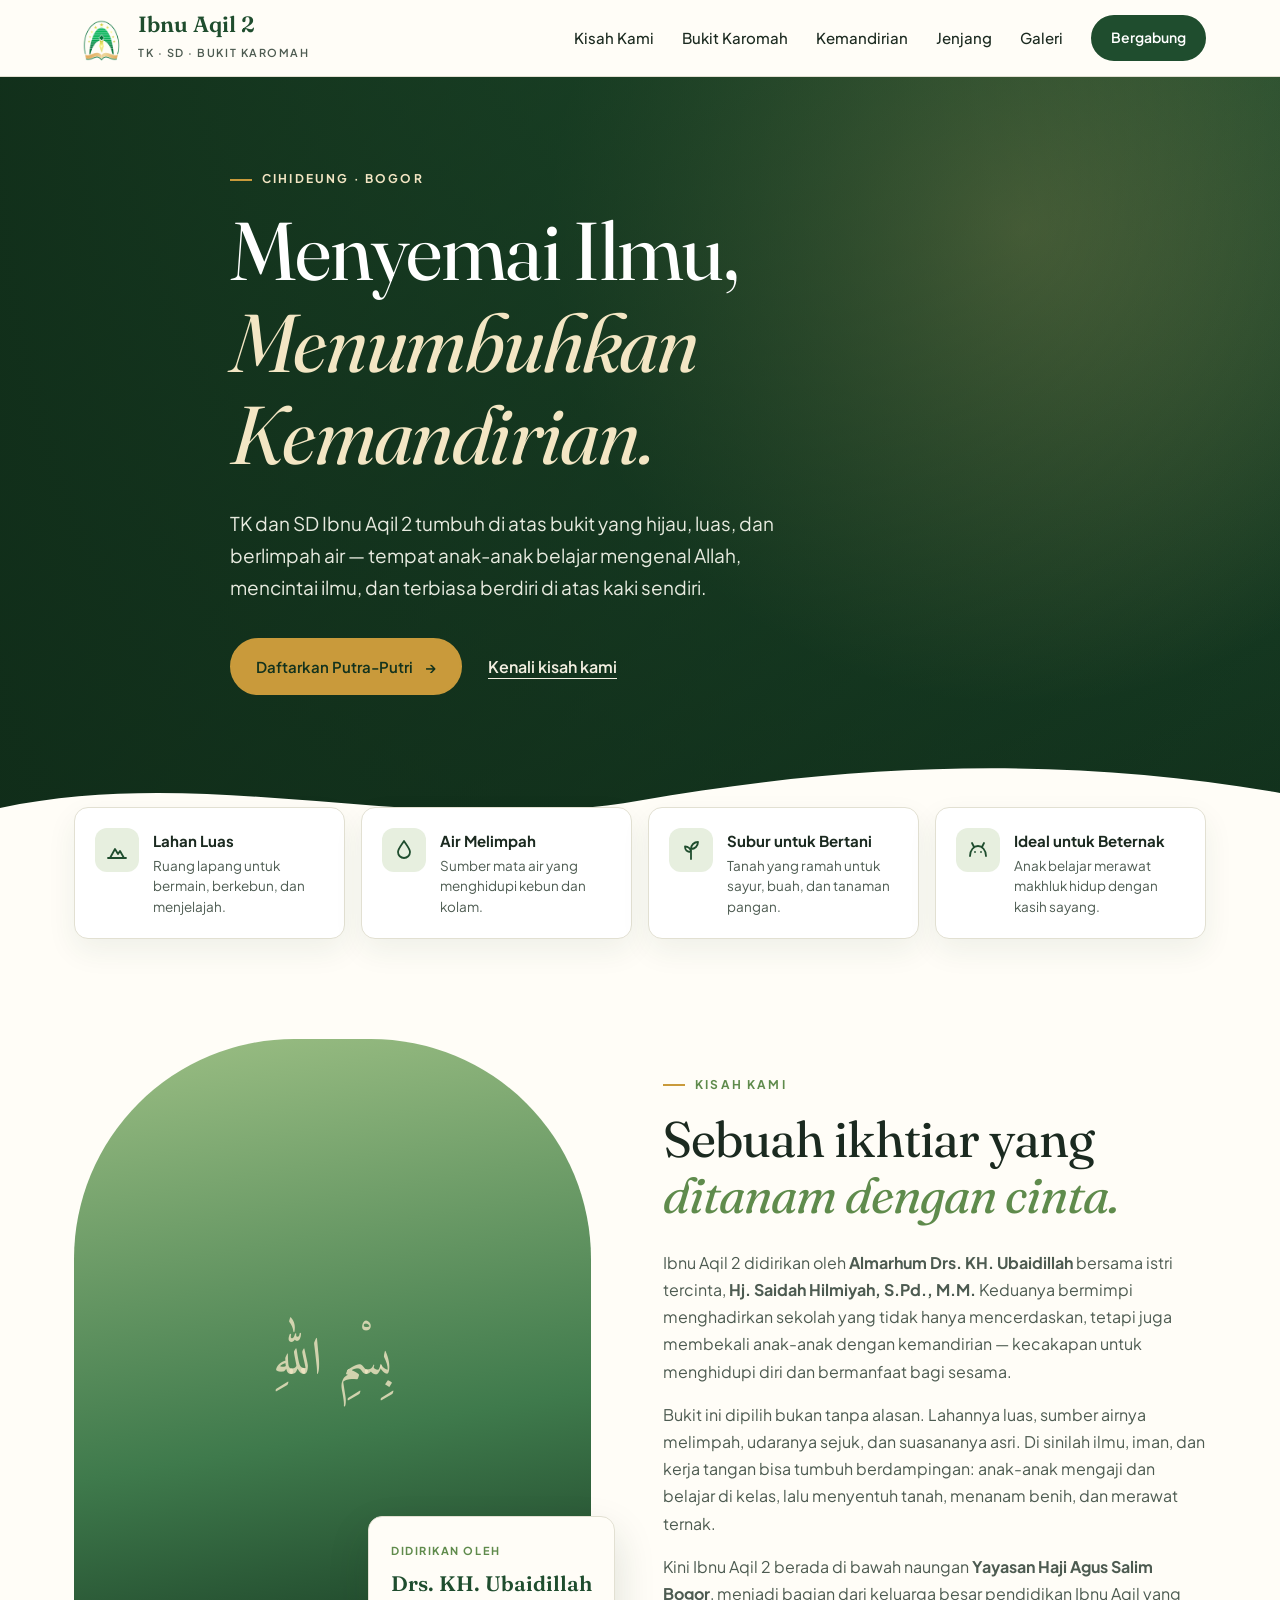
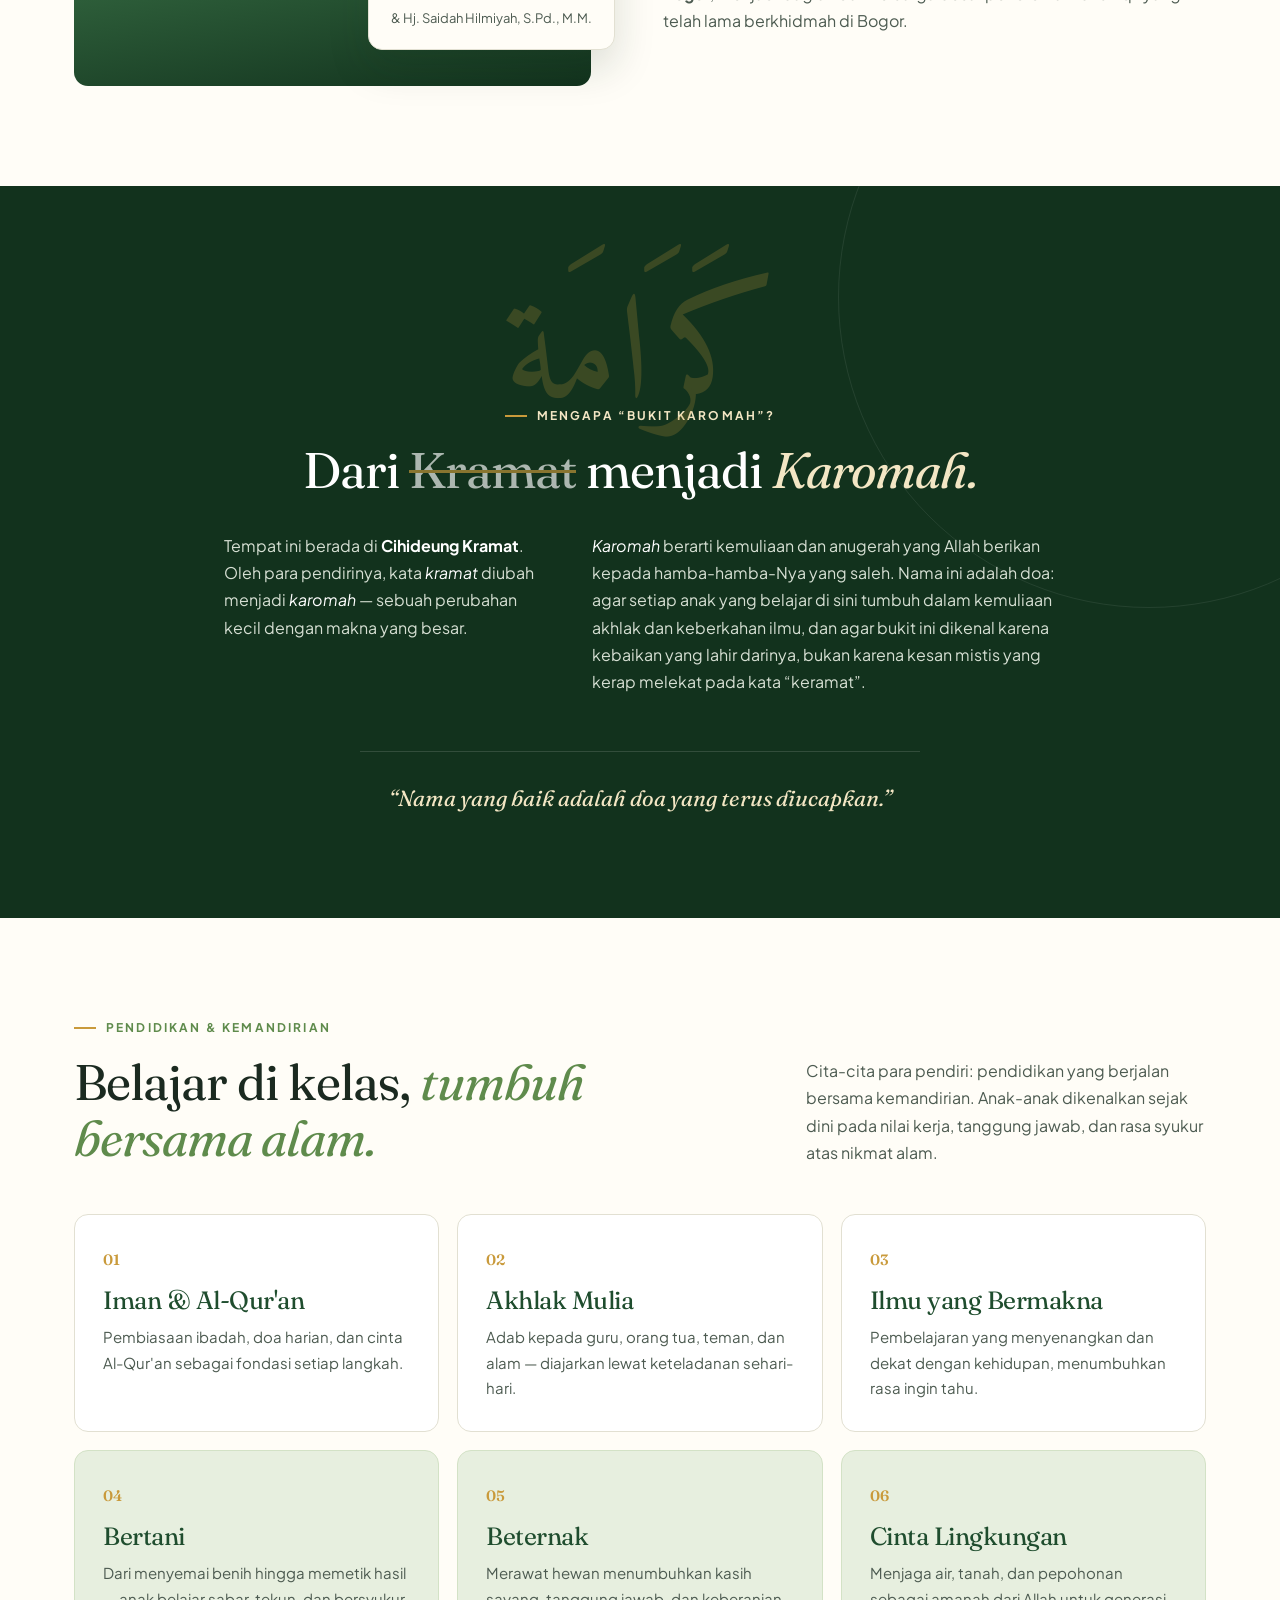
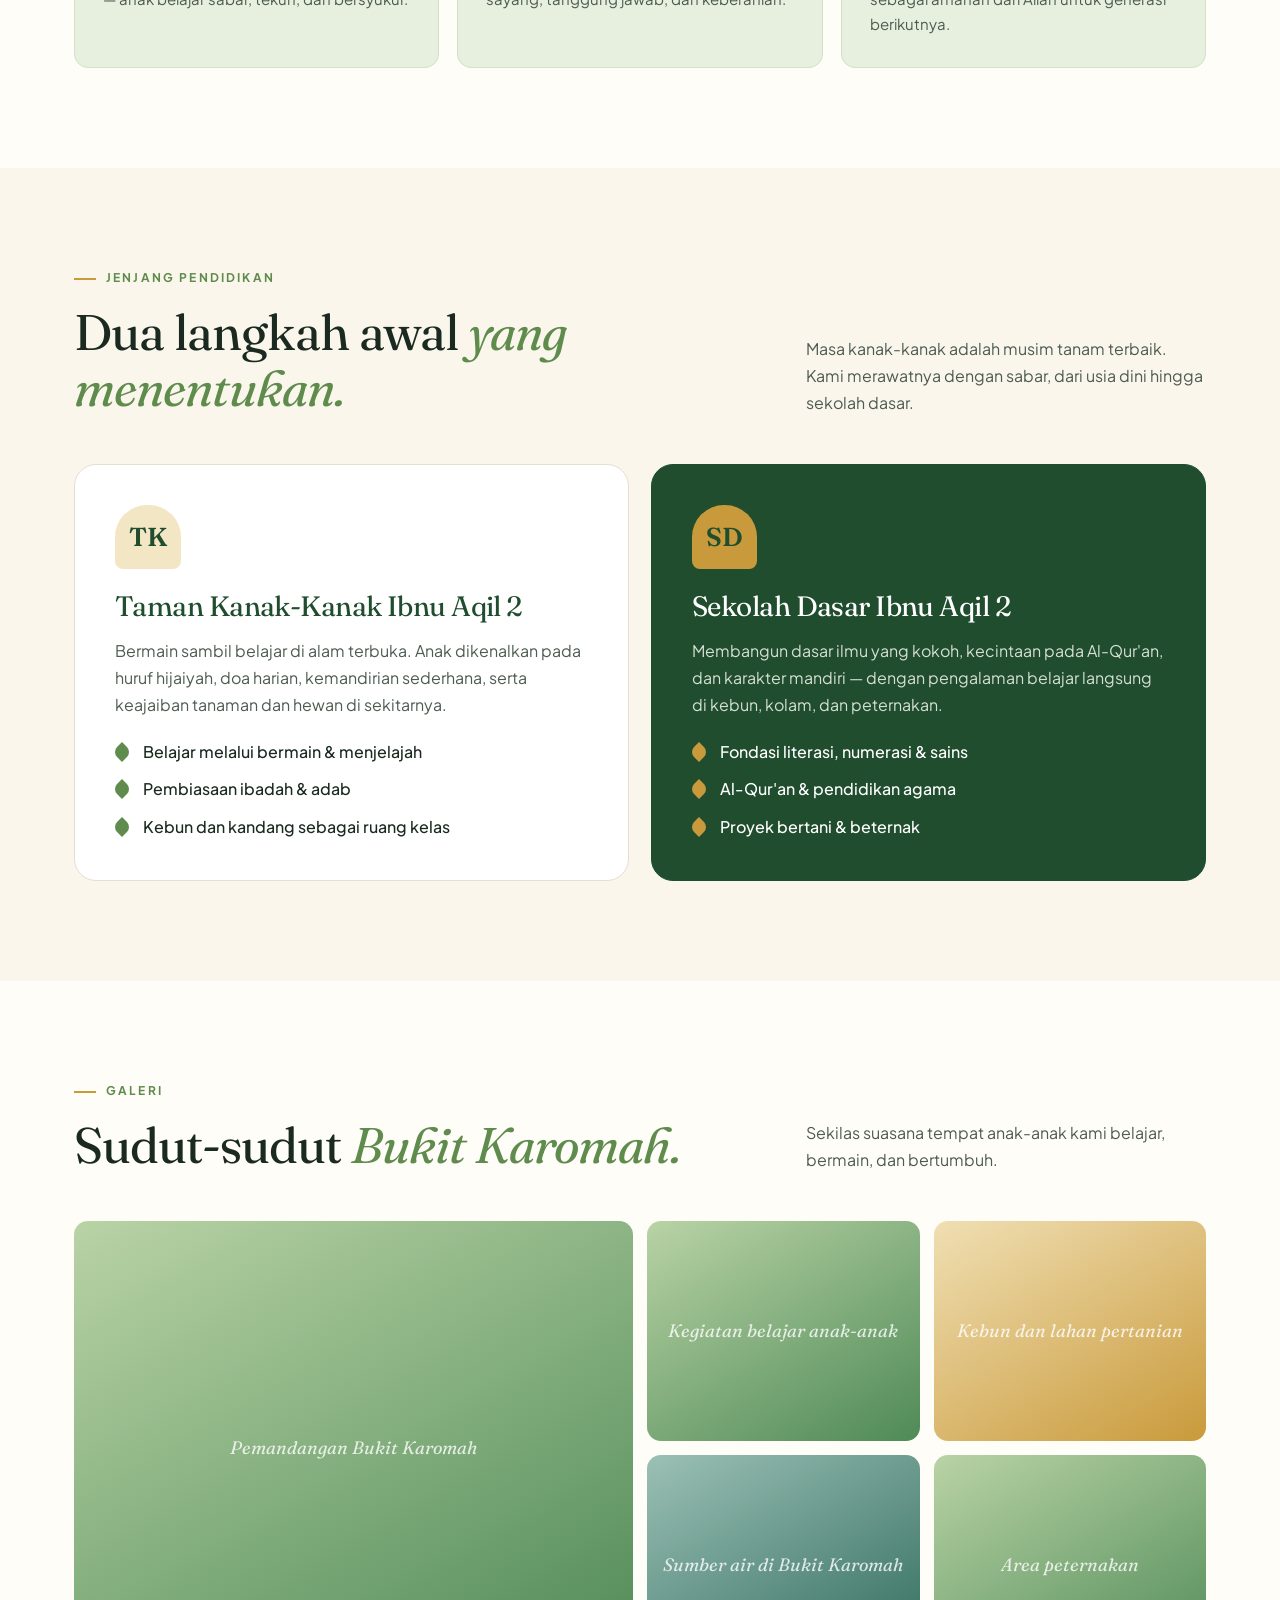
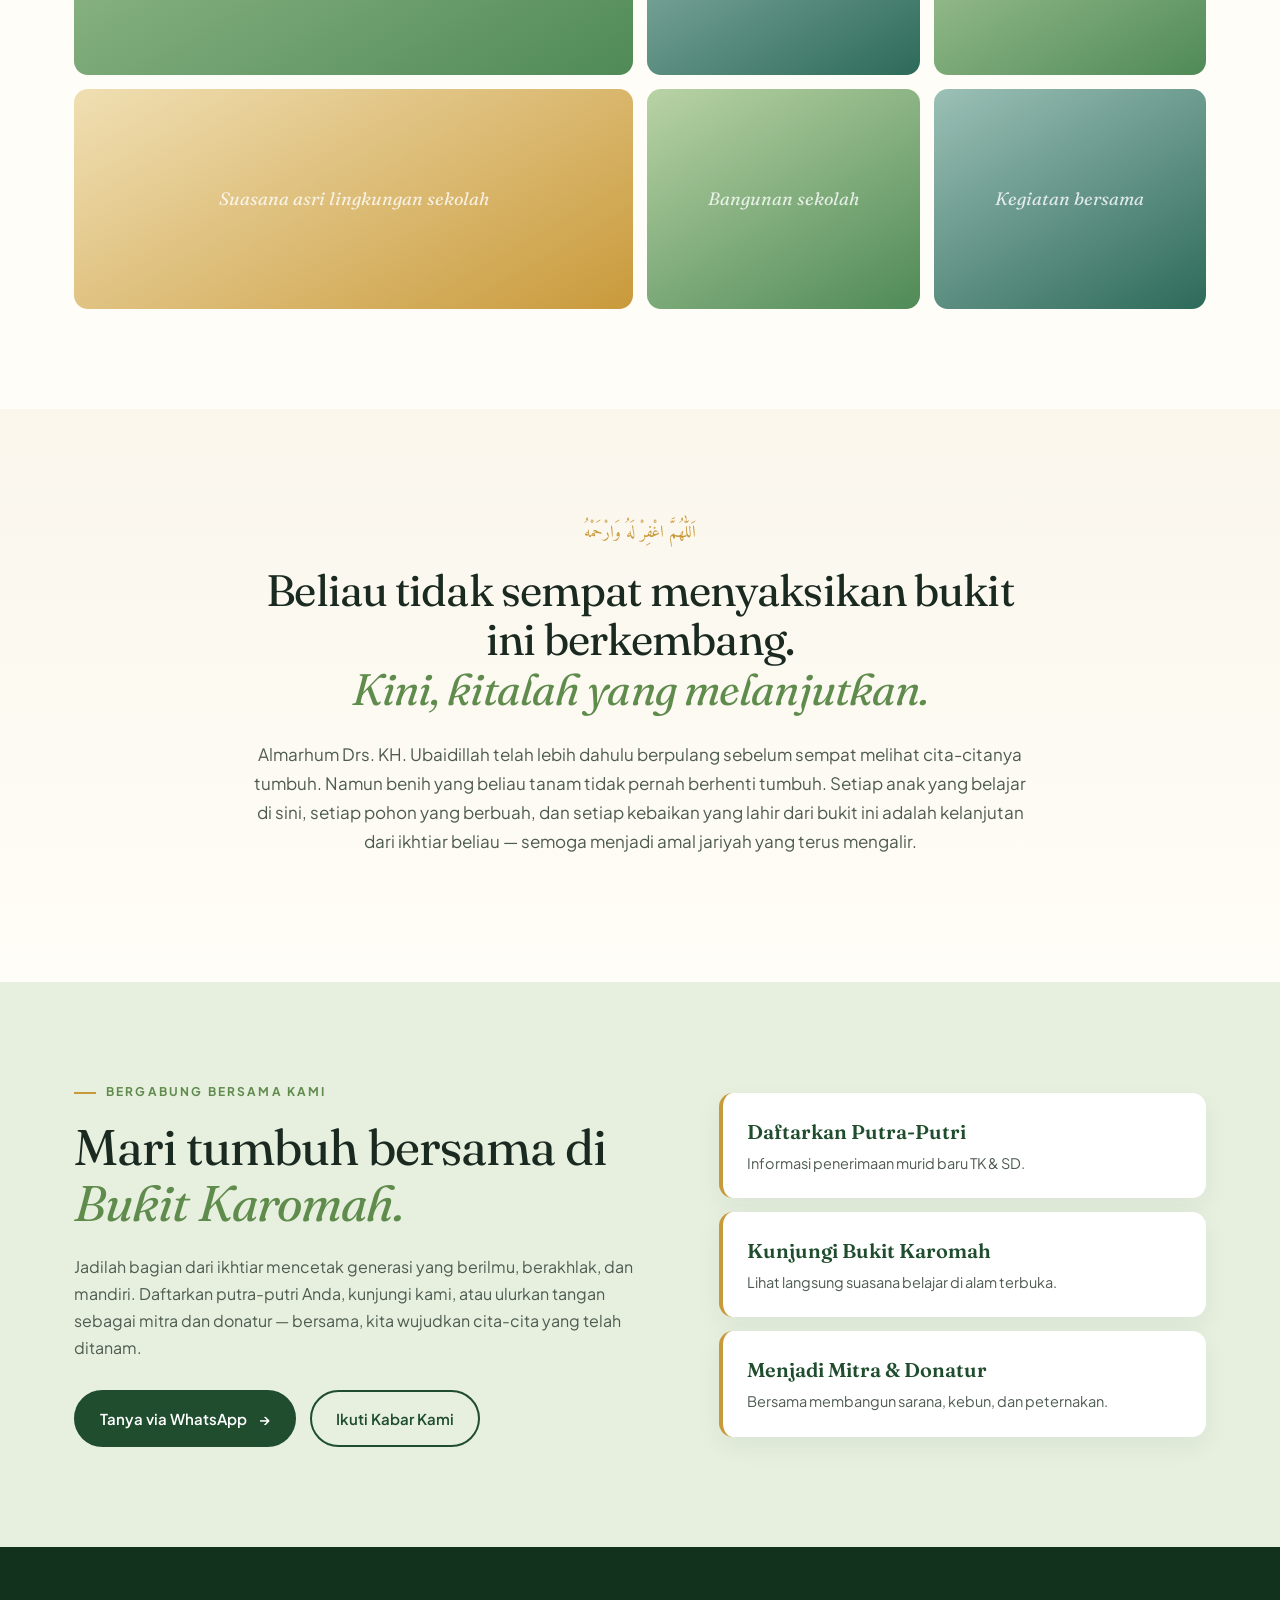
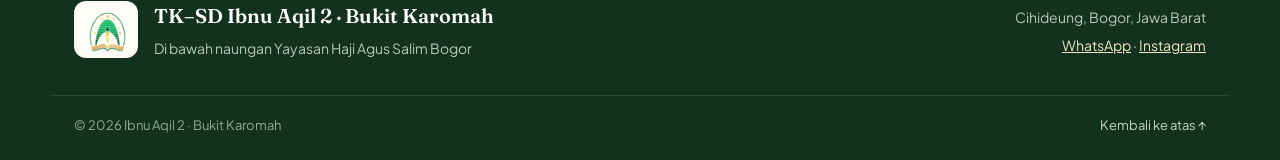
==== index.html @ 5629e228 "Website TK-SD Ibnu Aqil 2 Bukit Karomah Co-Authored-By: Claude Opus 5.5 <noreply@anthropic.com> Clau" ====
<!DOCTYPE html>
<html lang="id">
<head>
  <meta charset="utf-8">
  <meta name="viewport" content="width=device-width, initial-scale=1">
  <title>TK–SD Ibnu Aqil 2 · Bukit Karomah — Menyemai Ilmu, Menumbuhkan Kemandirian</title>
  <meta name="description" content="TK dan SD Ibnu Aqil 2 di Bukit Karomah, Cihideung, Bogor. Didirikan oleh Almarhum Drs. KH. Ubaidillah dan Hj. Saidah Hilmiyah, S.Pd., M.M. untuk memajukan pendidikan yang berpadu dengan kemandirian.">
  <meta name="theme-color" content="#1f4d2e">
  <link rel="canonical" href="https://tk-sd.ibnuaqileducationcenter.id/">
  <meta property="og:type" content="website">
  <meta property="og:title" content="TK–SD Ibnu Aqil 2 · Bukit Karomah">
  <meta property="og:description" content="Menyemai ilmu, menumbuhkan kemandirian — di tengah alam yang luas, sejuk, dan berlimpah air.">
  <meta property="og:image" content="assets/foto/hero.jpg">
  <link rel="icon" type="image/png" href="assets/img/favicon.png">
  <link rel="preconnect" href="https://fonts.googleapis.com">
  <link rel="preconnect" href="https://fonts.gstatic.com" crossorigin>
  <link href="https://fonts.googleapis.com/css2?family=Fraunces:ital,opsz,wght@0,9..144,400;0,9..144,600;1,9..144,400&family=Plus+Jakarta+Sans:wght@400;500;600;700&family=Amiri:wght@400;700&display=swap" rel="stylesheet">
  <link rel="stylesheet" href="assets/css/style.css">
</head>
<body>
  <a class="skip-link" href="#utama">Lewati ke konten</a>

  <header class="site-header" id="atas">
    <div class="container header-inner">
      <a class="brand" href="#atas" aria-label="TK–SD Ibnu Aqil 2, kembali ke atas">
        <img src="assets/img/logo-yhasb-256.png" alt="Logo Yayasan Haji Agus Salim Bogor" width="52" height="46">
        <span class="brand-text">
          <strong>Ibnu Aqil 2</strong>
          <small>TK · SD · Bukit Karomah</small>
        </span>
      </a>
      <button class="menu-toggle" aria-expanded="false" aria-controls="nav-utama" aria-label="Buka menu">
        <span></span><span></span><span></span>
      </button>
      <nav class="primary-nav" id="nav-utama" aria-label="Navigasi utama">
        <a href="#kisah">Kisah Kami</a>
        <a href="#karomah">Bukit Karomah</a>
        <a href="#kemandirian">Kemandirian</a>
        <a href="#jenjang">Jenjang</a>
        <a href="#galeri">Galeri</a>
        <a class="btn btn-small" href="#bergabung">Bergabung</a>
      </nav>
    </div>
  </header>

  <main id="utama">
    <!-- HERO -->
    <section class="hero">
      <div class="hero-media" aria-hidden="true">
        <img src="assets/foto/hero.jpg" alt="" onerror="this.remove()">
      </div>
      <div class="container hero-inner">
        <p class="eyebrow light">Cihideung · Bogor</p>
        <h1>Menyemai Ilmu,<br><em>Menumbuhkan Kemandirian.</em></h1>
        <p class="hero-lead">TK dan SD Ibnu Aqil 2 tumbuh di atas bukit yang hijau, luas, dan berlimpah air — tempat anak-anak belajar mengenal Allah, mencintai ilmu, dan terbiasa berdiri di atas kaki sendiri.</p>
        <div class="hero-actions">
          <a class="btn btn-gold" href="#bergabung">Daftarkan Putra-Putri <span aria-hidden="true">→</span></a>
          <a class="link-light" href="#kisah">Kenali kisah kami</a>
        </div>
      </div>
      <div class="hero-wave" aria-hidden="true">
        <svg viewBox="0 0 1440 120" preserveAspectRatio="none"><path d="M0 80 C 240 20 480 120 720 70 S 1200 10 1440 60 V120 H0 Z"/></svg>
      </div>
    </section>

    <!-- KEUNGGULAN ALAM -->
    <section class="nature-strip" aria-label="Keunggulan tempat">
      <div class="container nature-grid">
        <div class="nature-item">
          <span class="icon" aria-hidden="true">
            <svg viewBox="0 0 24 24"><path d="M3 20h18M5 20l5-9 3 5 2-3 4 7"/></svg>
          </span>
          <div><strong>Lahan Luas</strong><p>Ruang lapang untuk bermain, berkebun, dan menjelajah.</p></div>
        </div>
        <div class="nature-item">
          <span class="icon" aria-hidden="true">
            <svg viewBox="0 0 24 24"><path d="M12 3c3 4.5 6 8 6 11a6 6 0 0 1-12 0c0-3 3-6.5 6-11z"/></svg>
          </span>
          <div><strong>Air Melimpah</strong><p>Sumber mata air yang menghidupi kebun dan kolam.</p></div>
        </div>
        <div class="nature-item">
          <span class="icon" aria-hidden="true">
            <svg viewBox="0 0 24 24"><path d="M12 21V11M12 11c0-4 3-7 7-7 0 4-3 7-7 7zM12 14c0-3-2.5-5.5-6-5.5 0 3.5 2.5 5.5 6 5.5z"/></svg>
          </span>
          <div><strong>Subur untuk Bertani</strong><p>Tanah yang ramah untuk sayur, buah, dan tanaman pangan.</p></div>
        </div>
        <div class="nature-item">
          <span class="icon" aria-hidden="true">
            <svg viewBox="0 0 24 24"><path d="M4 18c0-6 4-10 8-10s8 4 8 10M8 9 6 5M16 9l2-4M9 14h.01M15 14h.01"/></svg>
          </span>
          <div><strong>Ideal untuk Beternak</strong><p>Anak belajar merawat makhluk hidup dengan kasih sayang.</p></div>
        </div>
      </div>
    </section>

    <!-- KISAH -->
    <section class="section" id="kisah">
      <div class="container split">
        <div class="split-media">
          <figure class="photo-frame">
            <img src="assets/foto/tentang.jpg" alt="Suasana Bukit Karomah, Ibnu Aqil 2" loading="lazy" onerror="this.parentElement.classList.add('is-empty');this.remove()">
            <span class="photo-fallback" aria-hidden="true">بِسْمِ اللّٰهِ</span>
          </figure>
          <div class="badge-founded">
            <span>Didirikan oleh</span>
            <strong>Drs. KH. Ubaidillah</strong>
            <small>&amp; Hj. Saidah Hilmiyah, S.Pd., M.M.</small>
          </div>
        </div>
        <div class="split-copy">
          <p class="eyebrow">Kisah Kami</p>
          <h2>Sebuah ikhtiar yang <em>ditanam dengan cinta.</em></h2>
          <p>Ibnu Aqil 2 didirikan oleh <strong>Almarhum Drs. KH. Ubaidillah</strong> bersama istri tercinta, <strong>Hj. Saidah Hilmiyah, S.Pd., M.M.</strong> Keduanya bermimpi menghadirkan sekolah yang tidak hanya mencerdaskan, tetapi juga membekali anak-anak dengan kemandirian — kecakapan untuk menghidupi diri dan bermanfaat bagi sesama.</p>
          <p>Bukit ini dipilih bukan tanpa alasan. Lahannya luas, sumber airnya melimpah, udaranya sejuk, dan suasananya asri. Di sinilah ilmu, iman, dan kerja tangan bisa tumbuh berdampingan: anak-anak mengaji dan belajar di kelas, lalu menyentuh tanah, menanam benih, dan merawat ternak.</p>
          <p>Kini Ibnu Aqil 2 berada di bawah naungan <strong>Yayasan Haji Agus Salim Bogor</strong>, menjadi bagian dari keluarga besar pendidikan Ibnu Aqil yang telah lama berkhidmah di Bogor.</p>
        </div>
      </div>
    </section>

    <!-- KAROMAH -->
    <section class="section karomah" id="karomah">
      <div class="container karomah-inner">
        <div class="arabic" aria-hidden="true">كَرَامَة</div>
        <p class="eyebrow light">Mengapa “Bukit Karomah”?</p>
        <h2>Dari <span class="strike">Kramat</span> menjadi <em>Karomah.</em></h2>
        <div class="karomah-cols">
          <p>Tempat ini berada di <strong>Cihideung Kramat</strong>. Oleh para pendirinya, kata <em>kramat</em> diubah menjadi <em>karomah</em> — sebuah perubahan kecil dengan makna yang besar.</p>
          <p><em>Karomah</em> berarti kemuliaan dan anugerah yang Allah berikan kepada hamba-hamba-Nya yang saleh. Nama ini adalah doa: agar setiap anak yang belajar di sini tumbuh dalam kemuliaan akhlak dan keberkahan ilmu, dan agar bukit ini dikenal karena kebaikan yang lahir darinya, bukan karena kesan mistis yang kerap melekat pada kata “keramat”.</p>
        </div>
        <blockquote>“Nama yang baik adalah doa yang terus diucapkan.”</blockquote>
      </div>
    </section>

    <!-- KEMANDIRIAN -->
    <section class="section" id="kemandirian">
      <div class="container">
        <div class="section-head">
          <div>
            <p class="eyebrow">Pendidikan &amp; Kemandirian</p>
            <h2>Belajar di kelas, <em>tumbuh bersama alam.</em></h2>
          </div>
          <p>Cita-cita para pendiri: pendidikan yang berjalan bersama kemandirian. Anak-anak dikenalkan sejak dini pada nilai kerja, tanggung jawab, dan rasa syukur atas nikmat alam.</p>
        </div>
        <div class="pillars">
          <article class="pillar">
            <span class="pillar-num">01</span>
            <h3>Iman &amp; Al-Qur'an</h3>
            <p>Pembiasaan ibadah, doa harian, dan cinta Al-Qur'an sebagai fondasi setiap langkah.</p>
          </article>
          <article class="pillar">
            <span class="pillar-num">02</span>
            <h3>Akhlak Mulia</h3>
            <p>Adab kepada guru, orang tua, teman, dan alam — diajarkan lewat keteladanan sehari-hari.</p>
          </article>
          <article class="pillar">
            <span class="pillar-num">03</span>
            <h3>Ilmu yang Bermakna</h3>
            <p>Pembelajaran yang menyenangkan dan dekat dengan kehidupan, menumbuhkan rasa ingin tahu.</p>
          </article>
          <article class="pillar pillar-green">
            <span class="pillar-num">04</span>
            <h3>Bertani</h3>
            <p>Dari menyemai benih hingga memetik hasil — anak belajar sabar, tekun, dan bersyukur.</p>
          </article>
          <article class="pillar pillar-green">
            <span class="pillar-num">05</span>
            <h3>Beternak</h3>
            <p>Merawat hewan menumbuhkan kasih sayang, tanggung jawab, dan keberanian.</p>
          </article>
          <article class="pillar pillar-green">
            <span class="pillar-num">06</span>
            <h3>Cinta Lingkungan</h3>
            <p>Menjaga air, tanah, dan pepohonan sebagai amanah dari Allah untuk generasi berikutnya.</p>
          </article>
        </div>
      </div>
    </section>

    <!-- JENJANG -->
    <section class="section section-cream" id="jenjang">
      <div class="container">
        <div class="section-head">
          <div>
            <p class="eyebrow">Jenjang Pendidikan</p>
            <h2>Dua langkah awal <em>yang menentukan.</em></h2>
          </div>
          <p>Masa kanak-kanak adalah musim tanam terbaik. Kami merawatnya dengan sabar, dari usia dini hingga sekolah dasar.</p>
        </div>
        <div class="levels">
          <article class="level">
            <div class="level-tag">TK</div>
            <h3>Taman Kanak-Kanak Ibnu Aqil 2</h3>
            <p>Bermain sambil belajar di alam terbuka. Anak dikenalkan pada huruf hijaiyah, doa harian, kemandirian sederhana, serta keajaiban tanaman dan hewan di sekitarnya.</p>
            <ul>
              <li>Belajar melalui bermain &amp; menjelajah</li>
              <li>Pembiasaan ibadah &amp; adab</li>
              <li>Kebun dan kandang sebagai ruang kelas</li>
            </ul>
          </article>
          <article class="level level-dark">
            <div class="level-tag">SD</div>
            <h3>Sekolah Dasar Ibnu Aqil 2</h3>
            <p>Membangun dasar ilmu yang kokoh, kecintaan pada Al-Qur'an, dan karakter mandiri — dengan pengalaman belajar langsung di kebun, kolam, dan peternakan.</p>
            <ul>
              <li>Fondasi literasi, numerasi &amp; sains</li>
              <li>Al-Qur'an &amp; pendidikan agama</li>
              <li>Proyek bertani &amp; beternak</li>
            </ul>
          </article>
        </div>
      </div>
    </section>

    <!-- GALERI -->
    <section class="section" id="galeri">
      <div class="container">
        <div class="section-head">
          <div>
            <p class="eyebrow">Galeri</p>
            <h2>Sudut-sudut <em>Bukit Karomah.</em></h2>
          </div>
          <p>Sekilas suasana tempat anak-anak kami belajar, bermain, dan bertumbuh.</p>
        </div>
        <div class="gallery" id="gallery-grid" data-count="8"></div>
      </div>
    </section>

    <!-- AMANAH -->
    <section class="legacy">
      <div class="container legacy-inner">
        <p class="arabic-small" aria-hidden="true">اَللّٰهُمَّ اغْفِرْ لَهُ وَارْحَمْهُ</p>
        <h2>Beliau tidak sempat menyaksikan bukit ini berkembang.<br><em>Kini, kitalah yang melanjutkan.</em></h2>
        <p>Almarhum Drs. KH. Ubaidillah telah lebih dahulu berpulang sebelum sempat melihat cita-citanya tumbuh. Namun benih yang beliau tanam tidak pernah berhenti tumbuh. Setiap anak yang belajar di sini, setiap pohon yang berbuah, dan setiap kebaikan yang lahir dari bukit ini adalah kelanjutan dari ikhtiar beliau — semoga menjadi amal jariyah yang terus mengalir.</p>
      </div>
    </section>

    <!-- BERGABUNG -->
    <section class="section join" id="bergabung">
      <div class="container join-inner">
        <div>
          <p class="eyebrow">Bergabung Bersama Kami</p>
          <h2>Mari tumbuh bersama di <em>Bukit Karomah.</em></h2>
          <p>Jadilah bagian dari ikhtiar mencetak generasi yang berilmu, berakhlak, dan mandiri. Daftarkan putra-putri Anda, kunjungi kami, atau ulurkan tangan sebagai mitra dan donatur — bersama, kita wujudkan cita-cita yang telah ditanam.</p>
          <div class="join-actions">
            <a class="btn" href="https://wa.me/6285810183161?text=Assalamu%27alaikum%2C%20saya%20ingin%20bertanya%20tentang%20pendaftaran%20TK-SD%20Ibnu%20Aqil%202%20(Bukit%20Karomah)." target="_blank" rel="noopener">Tanya via WhatsApp <span aria-hidden="true">→</span></a>
            <a class="btn btn-outline" href="https://www.instagram.com/ibnuaqilmedia/" target="_blank" rel="noopener">Ikuti Kabar Kami</a>
          </div>
        </div>
        <ul class="join-cards">
          <li><strong>Daftarkan Putra-Putri</strong><span>Informasi penerimaan murid baru TK &amp; SD.</span></li>
          <li><strong>Kunjungi Bukit Karomah</strong><span>Lihat langsung suasana belajar di alam terbuka.</span></li>
          <li><strong>Menjadi Mitra &amp; Donatur</strong><span>Bersama membangun sarana, kebun, dan peternakan.</span></li>
        </ul>
      </div>
    </section>
  </main>

  <footer class="site-footer">
    <div class="container footer-inner">
      <div class="footer-brand">
        <img src="assets/img/logo-yhasb-256.png" alt="Logo Yayasan Haji Agus Salim Bogor" width="64" height="57" loading="lazy">
        <div>
          <strong>TK–SD Ibnu Aqil 2 · Bukit Karomah</strong>
          <p>Di bawah naungan Yayasan Haji Agus Salim Bogor</p>
        </div>
      </div>
      <div class="footer-meta">
        <p>Cihideung, Bogor, Jawa Barat</p>
        <p><a href="https://wa.me/6285810183161" target="_blank" rel="noopener">WhatsApp</a> · <a href="https://www.instagram.com/ibnuaqilmedia/" target="_blank" rel="noopener">Instagram</a></p>
      </div>
    </div>
    <div class="container footer-bottom">
      <span>© <span id="tahun">2026</span> Ibnu Aqil 2 · Bukit Karomah</span>
      <a href="#atas">Kembali ke atas ↑</a>
    </div>
  </footer>

  <script src="assets/js/main.js" defer></script>
</body>
</html>
---- assets/css/style.css ----
:root{
  --green:#1f4d2e;--green-deep:#12321d;--leaf:#5f8b4c;--leaf-soft:#e7efdf;
  --gold:#c99a3b;--gold-soft:#f3e6c4;--cream:#faf6ec;--paper:#fffdf7;
  --ink:#1b2a20;--body:#4d5b51;--line:#e2e0d2;
  --serif:'Fraunces',Georgia,serif;--sans:'Plus Jakarta Sans',system-ui,sans-serif;--arab:'Amiri',serif;
  --radius:14px;--container:1180px;
}
*{box-sizing:border-box}
html{scroll-behavior:smooth;scroll-padding-top:84px}
body{margin:0;font-family:var(--sans);color:var(--ink);background:var(--paper);line-height:1.7;font-size:16px;-webkit-font-smoothing:antialiased}
img{max-width:100%;display:block}
a{color:inherit}
h1,h2,h3{font-family:var(--serif);font-weight:400;line-height:1.12;margin:0;letter-spacing:-.02em}
h1 em,h2 em{font-style:italic;color:var(--leaf)}
p{margin:0 0 1em;color:var(--body)}
.container{max-width:var(--container);margin:0 auto;padding:0 24px}
.skip-link{position:fixed;top:-60px;left:16px;background:var(--green);color:#fff;padding:10px 16px;border-radius:8px;z-index:100}
.skip-link:focus{top:12px}
:focus-visible{outline:3px solid var(--gold);outline-offset:3px}

/* Buttons */
.btn{display:inline-flex;align-items:center;gap:12px;background:var(--green);color:#fff;text-decoration:none;font-weight:600;font-size:15px;padding:14px 24px;border-radius:999px;border:2px solid var(--green);transition:transform .2s,background .2s}
.btn:hover{transform:translateY(-2px);background:var(--green-deep)}
.btn-small{padding:9px 18px;font-size:14px}
.btn-gold{background:var(--gold);border-color:var(--gold);color:var(--green-deep)}
.btn-gold:hover{background:#dcb15a}
.btn-outline{background:transparent;color:var(--green)}
.btn-outline:hover{background:var(--leaf-soft)}
.link-light{color:#f3efe1;font-weight:600;text-underline-offset:5px}
.eyebrow{font-size:12px;font-weight:700;letter-spacing:.18em;text-transform:uppercase;color:var(--leaf);margin-bottom:16px}
.eyebrow::before{content:"";display:inline-block;width:22px;height:2px;background:var(--gold);vertical-align:middle;margin-right:10px}
.eyebrow.light{color:var(--gold-soft)}

/* Header */
.site-header{position:sticky;top:0;z-index:50;background:rgba(255,253,247,.92);backdrop-filter:blur(10px);border-bottom:1px solid var(--line)}
.header-inner{display:flex;align-items:center;justify-content:space-between;height:76px;gap:20px}
.brand{display:flex;align-items:center;gap:12px;text-decoration:none}
.brand img{width:52px;height:auto}
.brand-text strong{display:block;font-family:var(--serif);font-size:22px;font-weight:600;color:var(--green);line-height:1.1}
.brand-text small{font-size:11px;letter-spacing:.14em;text-transform:uppercase;color:var(--body);font-weight:600}
.primary-nav{display:flex;align-items:center;gap:28px}
.primary-nav a:not(.btn){text-decoration:none;font-weight:500;font-size:15px;position:relative}
.primary-nav a:not(.btn)::after{content:"";position:absolute;left:0;bottom:-4px;width:0;height:2px;background:var(--gold);transition:width .25s}
.primary-nav a:not(.btn):hover::after{width:100%}
.menu-toggle{display:none;background:none;border:1px solid var(--line);border-radius:10px;width:44px;height:42px;padding:11px;cursor:pointer}
.menu-toggle span{display:block;height:2px;background:var(--green);margin:4px 0;transition:.2s}
.menu-toggle[aria-expanded=true] span:nth-child(1){transform:translateY(6px) rotate(45deg)}
.menu-toggle[aria-expanded=true] span:nth-child(2){opacity:0}
.menu-toggle[aria-expanded=true] span:nth-child(3){transform:translateY(-6px) rotate(-45deg)}

/* Hero */
.hero{position:relative;min-height:min(88vh,760px);display:flex;align-items:center;color:#fff;overflow:hidden;
  background:radial-gradient(circle at 80% 20%,#e8c97a55 0,transparent 40%),linear-gradient(160deg,#2d6a3e 0%,var(--green) 45%,var(--green-deep) 100%)}
.hero-media{position:absolute;inset:0}
.hero-media img{width:100%;height:100%;object-fit:cover;transform:scale(1.04);animation:slowzoom 18s ease-out forwards}
.hero-media::after{content:"";position:absolute;inset:0;background:linear-gradient(100deg,rgba(14,40,22,.88) 0%,rgba(14,40,22,.6) 45%,rgba(14,40,22,.15) 100%)}
@keyframes slowzoom{to{transform:scale(1)}}
.hero-inner{position:relative;z-index:2;padding-top:90px;padding-bottom:140px}
.hero h1{font-size:clamp(42px,6.4vw,82px);color:#fff;max-width:820px}
.hero h1 em{color:var(--gold-soft)}
.hero-lead{color:#e7eadf;font-size:clamp(16px,1.6vw,19px);max-width:600px;margin:26px 0 34px}
.hero-actions{display:flex;flex-wrap:wrap;align-items:center;gap:26px}
.hero-wave{position:absolute;bottom:-1px;left:0;right:0;z-index:2;line-height:0}
.hero-wave svg{width:100%;height:90px;fill:var(--paper)}

/* Nature strip */
.nature-strip{margin-top:-30px;position:relative;z-index:3}
.nature-grid{display:grid;grid-template-columns:repeat(4,1fr);gap:16px}
.nature-item{display:flex;gap:14px;background:#fff;border:1px solid var(--line);border-radius:var(--radius);padding:20px;box-shadow:0 12px 30px rgba(31,77,46,.07)}
.nature-item .icon{flex:none;width:44px;height:44px;border-radius:12px;background:var(--leaf-soft);display:grid;place-items:center}
.nature-item svg{width:24px;height:24px;fill:none;stroke:var(--green);stroke-width:1.8;stroke-linecap:round;stroke-linejoin:round}
.nature-item strong{display:block;font-size:15px;margin-bottom:2px}
.nature-item p{font-size:13.5px;line-height:1.55;margin:0}

/* Sections */
.section{padding:100px 0}
.section-cream{background:var(--cream)}
.section h2{font-size:clamp(32px,4vw,50px)}
.section-head{display:flex;justify-content:space-between;align-items:flex-end;gap:40px;margin-bottom:48px}
.section-head>p{max-width:400px;margin:0}

/* Kisah */
.split{display:grid;grid-template-columns:1fr 1.05fr;gap:72px;align-items:center}
.split-media{position:relative}
.photo-frame{margin:0;aspect-ratio:4/5;border-radius:220px 220px var(--radius) var(--radius);overflow:hidden;position:relative;
  background:linear-gradient(170deg,#9cbf84,#3f7a4c 60%,var(--green-deep))}
.photo-frame img{width:100%;height:100%;object-fit:cover;position:relative;z-index:1}
.photo-fallback{position:absolute;inset:0;display:grid;place-items:center;font-family:var(--arab);font-size:52px;color:#f3e6c4cc}
.badge-founded{position:absolute;right:-24px;bottom:36px;background:var(--paper);border:1px solid var(--line);border-radius:var(--radius);padding:18px 22px;max-width:270px;box-shadow:0 18px 40px rgba(18,50,29,.15);z-index:2}
.badge-founded span{font-size:11px;letter-spacing:.14em;text-transform:uppercase;color:var(--leaf);font-weight:700}
.badge-founded strong{display:block;font-family:var(--serif);font-size:21px;font-weight:600;color:var(--green);margin:4px 0 2px}
.badge-founded small{color:var(--body);font-size:13px}
.split-copy h2{margin-bottom:26px}

/* Karomah */
.karomah{background:var(--green-deep);color:#fff;position:relative;overflow:hidden}
.karomah::before{content:"";position:absolute;width:620px;height:620px;border:1px solid #ffffff14;border-radius:50%;right:-180px;top:-200px}
.karomah-inner{position:relative;text-align:center;max-width:880px}
.karomah .arabic{font-family:var(--arab);font-size:clamp(80px,12vw,150px);color:var(--gold);opacity:.22;line-height:1;margin-bottom:-30px}
.karomah h2{color:#fff;margin-bottom:34px}
.karomah h2 em{color:var(--gold-soft)}
.strike{text-decoration:line-through;text-decoration-color:var(--gold);text-decoration-thickness:3px;opacity:.65}
.karomah-cols{display:grid;grid-template-columns:1fr 1.4fr;gap:36px;text-align:left}
.karomah-cols p{color:#d6dfd3}
.karomah-cols strong,.karomah-cols em{color:#fff}
.karomah blockquote{margin:40px auto 0;font-family:var(--serif);font-style:italic;font-size:22px;color:var(--gold-soft);border-top:1px solid #ffffff22;padding-top:28px;max-width:560px}

/* Pillars */
.pillars{display:grid;grid-template-columns:repeat(3,1fr);gap:18px}
.pillar{border:1px solid var(--line);border-radius:var(--radius);padding:30px 28px;background:#fff;transition:transform .25s,box-shadow .25s}
.pillar:hover{transform:translateY(-4px);box-shadow:0 18px 36px rgba(31,77,46,.09)}
.pillar-num{font-family:var(--serif);font-size:15px;color:var(--gold);font-weight:600}
.pillar h3{font-size:25px;margin:14px 0 10px;color:var(--green)}
.pillar p{margin:0;font-size:15px}
.pillar-green{background:var(--leaf-soft);border-color:#d3e2c6}

/* Levels */
.levels{display:grid;grid-template-columns:1fr 1fr;gap:22px}
.level{background:#fff;border:1px solid var(--line);border-radius:22px;padding:40px;position:relative;overflow:hidden}
.level-tag{display:inline-grid;place-items:center;min-width:64px;height:64px;padding:0 14px;border-radius:32px 32px 8px 8px;background:var(--gold-soft);color:var(--green);font-family:var(--serif);font-size:26px;font-weight:600;margin-bottom:22px}
.level h3{font-size:28px;margin-bottom:14px;color:var(--green)}
.level ul{list-style:none;padding:0;margin:20px 0 0;display:grid;gap:10px}
.level li{padding-left:28px;position:relative;font-weight:500}
.level li::before{content:"";position:absolute;left:0;top:7px;width:14px;height:14px;border-radius:50% 0;background:var(--leaf);transform:rotate(-45deg)}
.level-dark{background:var(--green);border-color:var(--green)}
.level-dark h3,.level-dark li{color:#fff}
.level-dark p{color:#d6dfd3}
.level-dark .level-tag{background:var(--gold)}
.level-dark li::before{background:var(--gold)}

/* Gallery */
.gallery{display:grid;grid-template-columns:repeat(4,1fr);grid-auto-rows:220px;gap:14px}
.gallery figure{margin:0;border-radius:var(--radius);overflow:hidden;position:relative;background:linear-gradient(150deg,#b9d3a5,#4f8a57)}
.gallery figure:nth-child(1){grid-column:span 2;grid-row:span 2}
.gallery figure:nth-child(6){grid-column:span 2}
.gallery figure:nth-child(3n){background:linear-gradient(150deg,#f0dfb3,#c99a3b)}
.gallery figure:nth-child(4n){background:linear-gradient(150deg,#9cc0b6,#2d6a5a)}
.gallery img{width:100%;height:100%;object-fit:cover;transition:transform .5s}
.gallery figure:hover img{transform:scale(1.05)}
.gallery .g-empty{position:absolute;inset:0;display:grid;place-items:center;color:#ffffffcc;font-family:var(--serif);font-style:italic;font-size:18px}
.gallery figure img+.g-empty{display:none}
.lightbox{position:fixed;inset:0;background:rgba(10,24,14,.92);display:none;align-items:center;justify-content:center;z-index:200;padding:24px}
.lightbox.open{display:flex}
.lightbox img{max-height:88vh;border-radius:10px}
.lightbox button{position:absolute;top:18px;right:22px;background:none;border:0;color:#fff;font-size:38px;cursor:pointer}

/* Legacy */
.legacy{padding:110px 0;text-align:center;background:linear-gradient(180deg,var(--cream),var(--paper))}
.legacy-inner{max-width:820px}
.arabic-small{font-family:var(--arab);font-size:30px;color:var(--gold);margin-bottom:18px}
.legacy h2{font-size:clamp(28px,3.6vw,44px);margin-bottom:26px}
.legacy p{font-size:17px}

/* Join */
.join{background:var(--leaf-soft)}
.join-inner{display:grid;grid-template-columns:1.2fr 1fr;gap:60px;align-items:center}
.join h2{margin-bottom:22px}
.join-actions{display:flex;flex-wrap:wrap;gap:14px;margin-top:28px}
.join-cards{list-style:none;margin:0;padding:0;display:grid;gap:14px}
.join-cards li{background:#fff;border-radius:var(--radius);padding:22px 24px;border-left:4px solid var(--gold);box-shadow:0 10px 26px rgba(31,77,46,.06)}
.join-cards strong{display:block;font-family:var(--serif);font-size:20px;color:var(--green);font-weight:600}
.join-cards span{font-size:14.5px;color:var(--body)}

/* Footer */
.site-footer{background:var(--green-deep);color:#d6dfd3;padding-top:52px}
.footer-inner{display:flex;justify-content:space-between;align-items:center;gap:30px;flex-wrap:wrap;padding-bottom:34px}
.footer-brand{display:flex;align-items:center;gap:16px}
.footer-brand img{width:64px;background:#fffdf7;border-radius:12px;padding:6px}
.footer-brand strong{font-family:var(--serif);font-size:20px;color:#fff;font-weight:600}
.footer-brand p,.footer-meta p{margin:4px 0 0;color:#b9c8b8;font-size:14px}
.footer-meta{text-align:right}
.footer-meta a{color:var(--gold-soft)}
.footer-bottom{display:flex;justify-content:space-between;border-top:1px solid #ffffff1c;padding-top:18px;padding-bottom:24px;font-size:13px;color:#93a897}
.footer-bottom a{color:#c8d4c5;text-decoration:none}

/* Reveal */
.reveal{opacity:0;transform:translateY(24px);transition:opacity .8s ease,transform .8s ease}
.reveal.in{opacity:1;transform:none}
@media(prefers-reduced-motion:reduce){*{animation:none!important;transition:none!important}.reveal{opacity:1;transform:none}html{scroll-behavior:auto}}

/* Responsive */
@media(max-width:1000px){
  .nature-grid{grid-template-columns:repeat(2,1fr)}
  .split{grid-template-columns:1fr;gap:56px}
  .split-media{max-width:440px;margin:0 auto;width:100%}
  .badge-founded{right:-8px}
  .pillars{grid-template-columns:repeat(2,1fr)}
  .join-inner{grid-template-columns:1fr;gap:40px}
  .gallery{grid-template-columns:repeat(3,1fr)}
  .gallery figure:nth-child(6){grid-column:span 1}
}
@media(max-width:860px){
  .menu-toggle{display:block}
  .primary-nav{position:absolute;top:76px;left:0;right:0;background:var(--paper);flex-direction:column;align-items:stretch;gap:0;padding:8px 24px 22px;border-bottom:1px solid var(--line);box-shadow:0 18px 30px rgba(0,0,0,.06);display:none}
  .primary-nav.open{display:flex}
  .primary-nav a:not(.btn){padding:14px 0;border-bottom:1px solid var(--line)}
  .primary-nav .btn{margin-top:16px;justify-content:center}
  .section-head{flex-direction:column;align-items:flex-start;gap:16px}
  .karomah-cols{grid-template-columns:1fr;gap:4px}
  .levels{grid-template-columns:1fr}
}
@media(max-width:600px){
  .section{padding:72px 0}
  .hero-inner{padding-top:64px;padding-bottom:120px}
  .nature-grid{grid-template-columns:1fr}
  .pillars{grid-template-columns:1fr}
  .level{padding:30px 24px}
  .gallery{grid-template-columns:repeat(2,1fr);grid-auto-rows:160px}
  .badge-founded{position:relative;right:auto;bottom:auto;margin:-50px 16px 0;max-width:none}
  .footer-meta{text-align:left}
  .footer-bottom{flex-direction:column;gap:8px}
  .brand-text strong{font-size:19px}
}
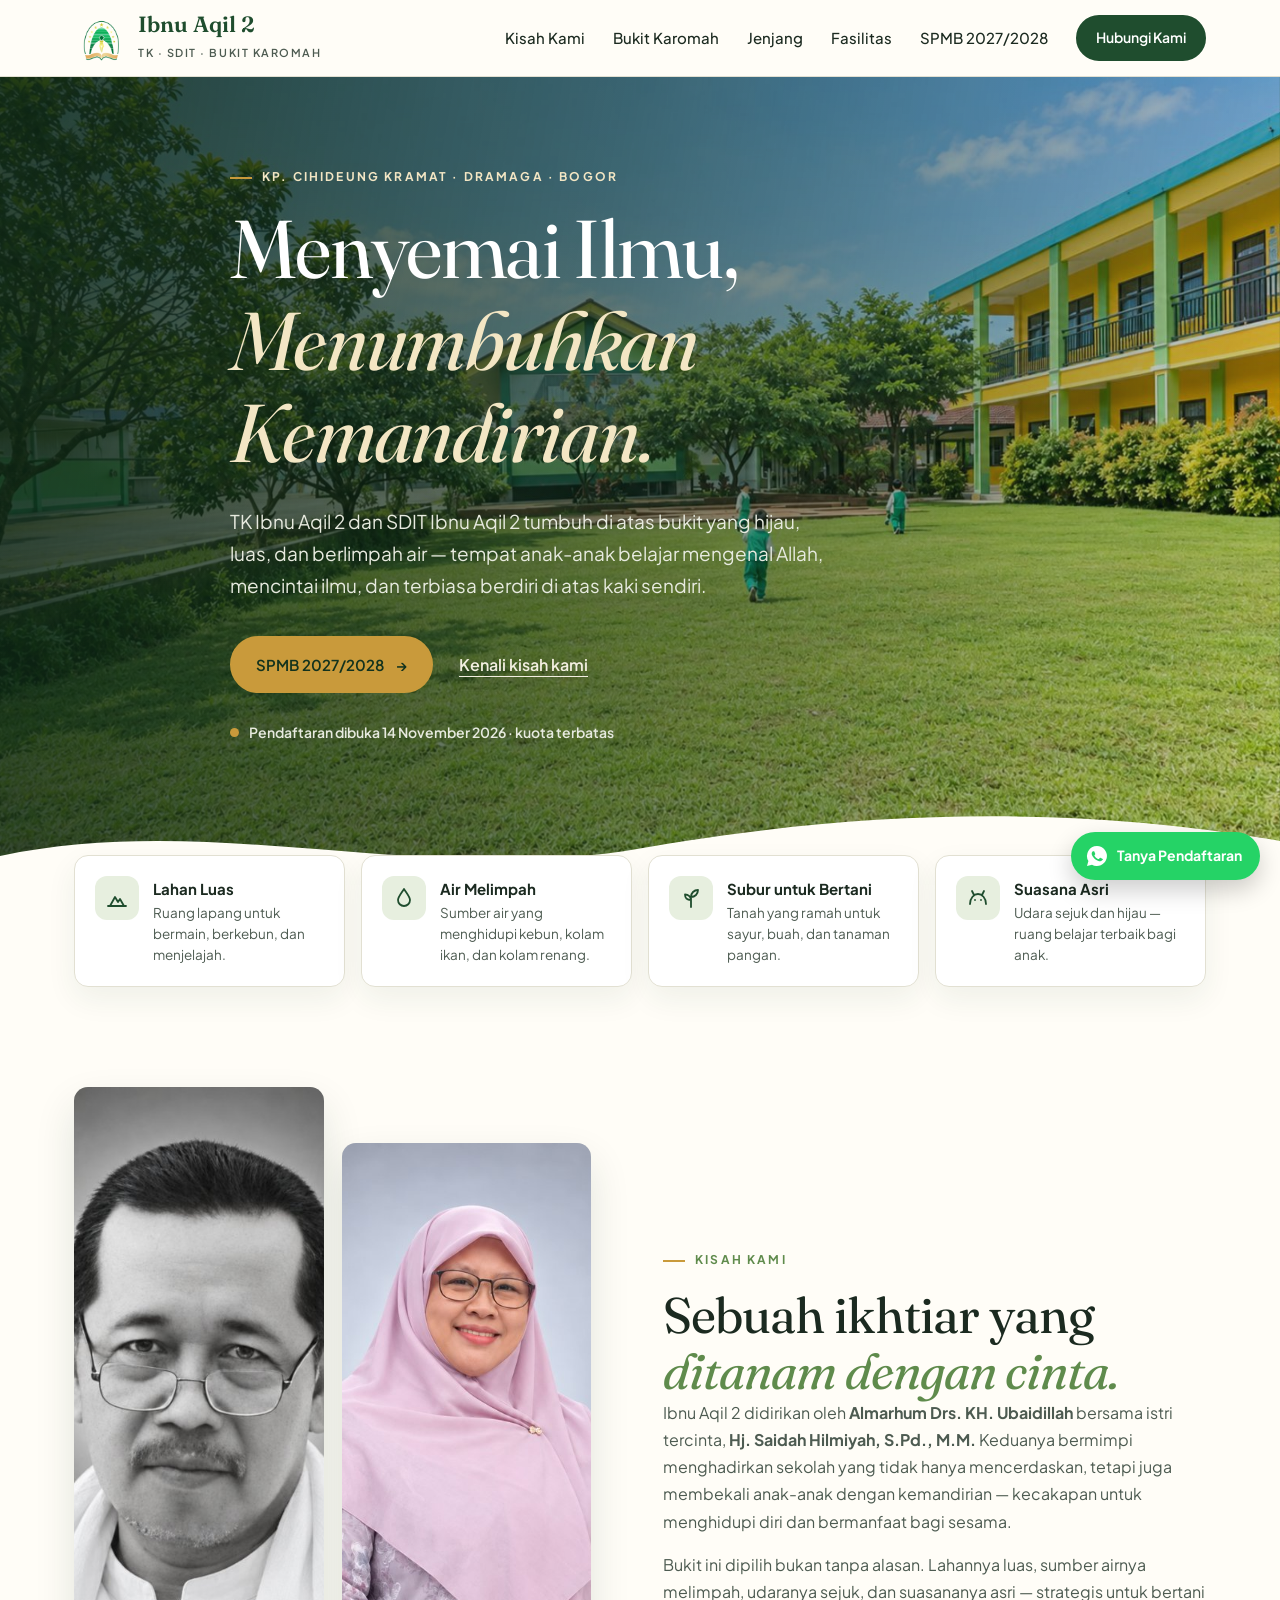
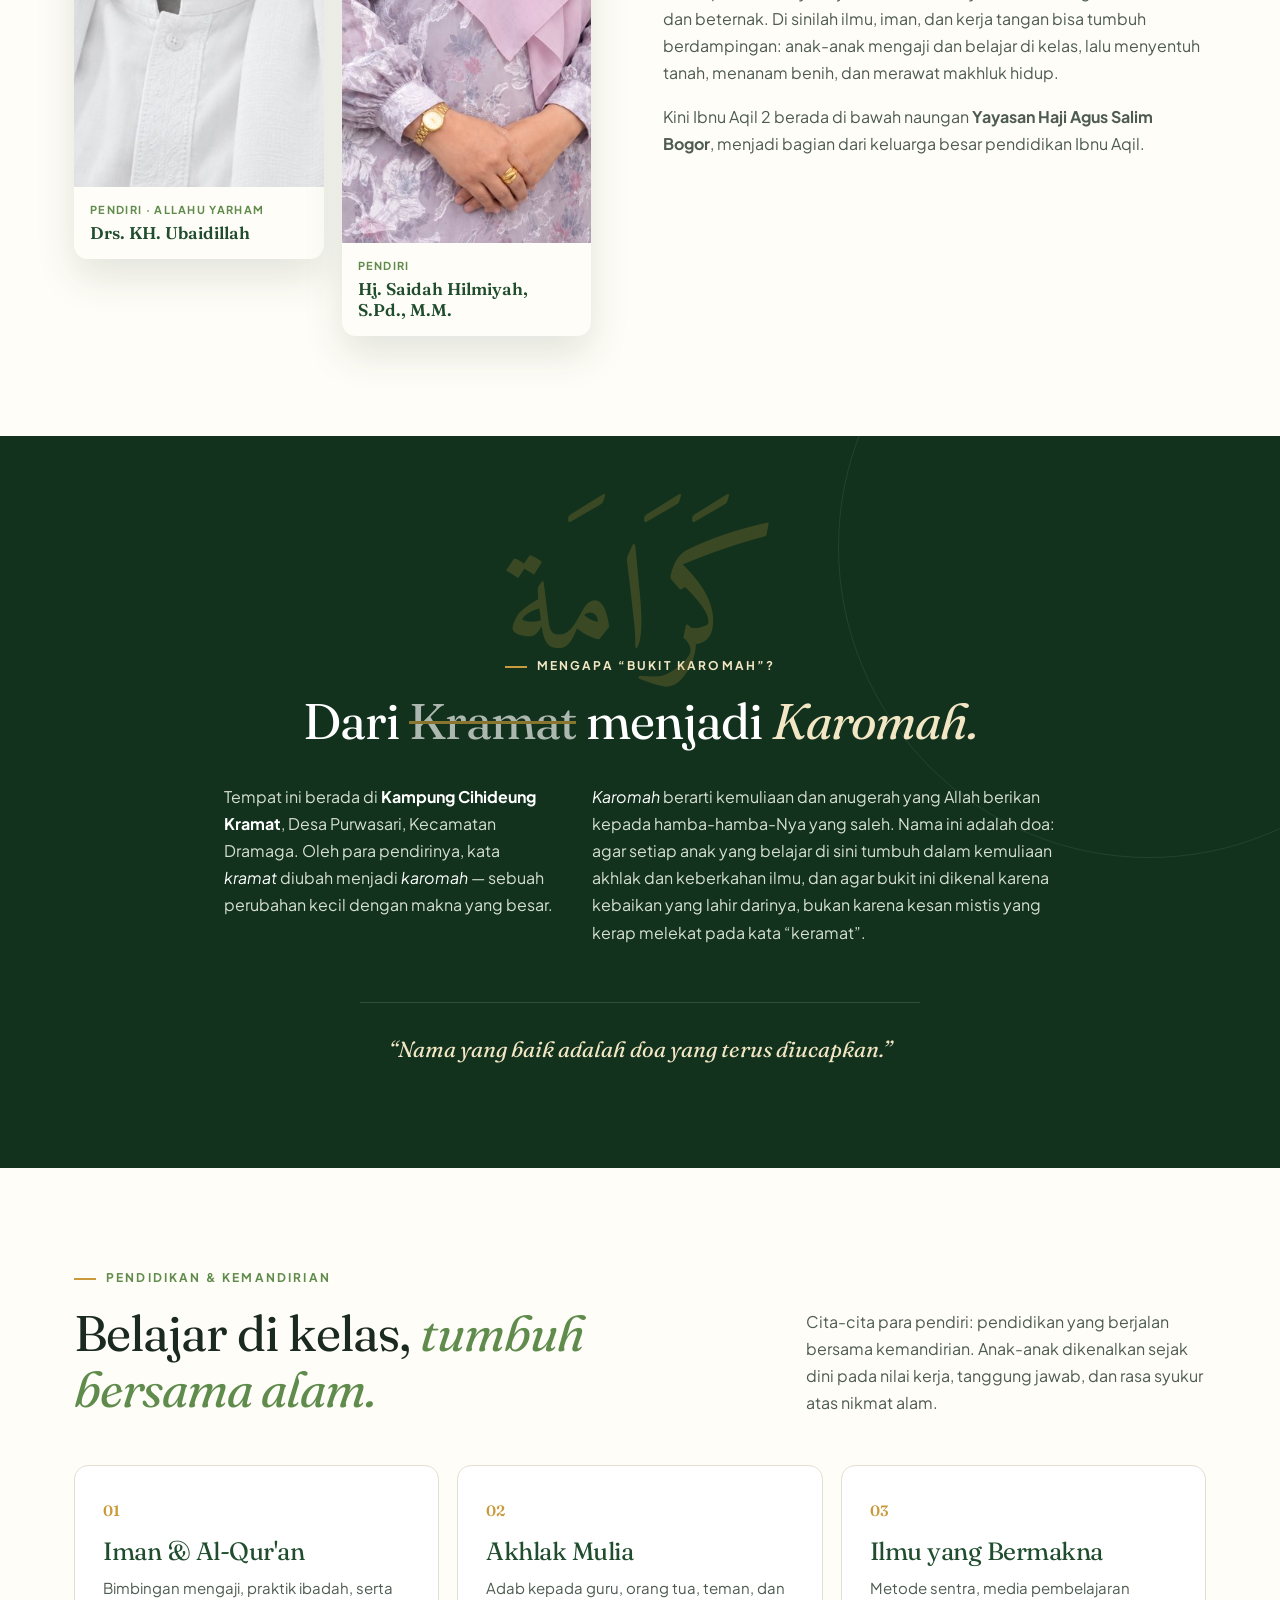
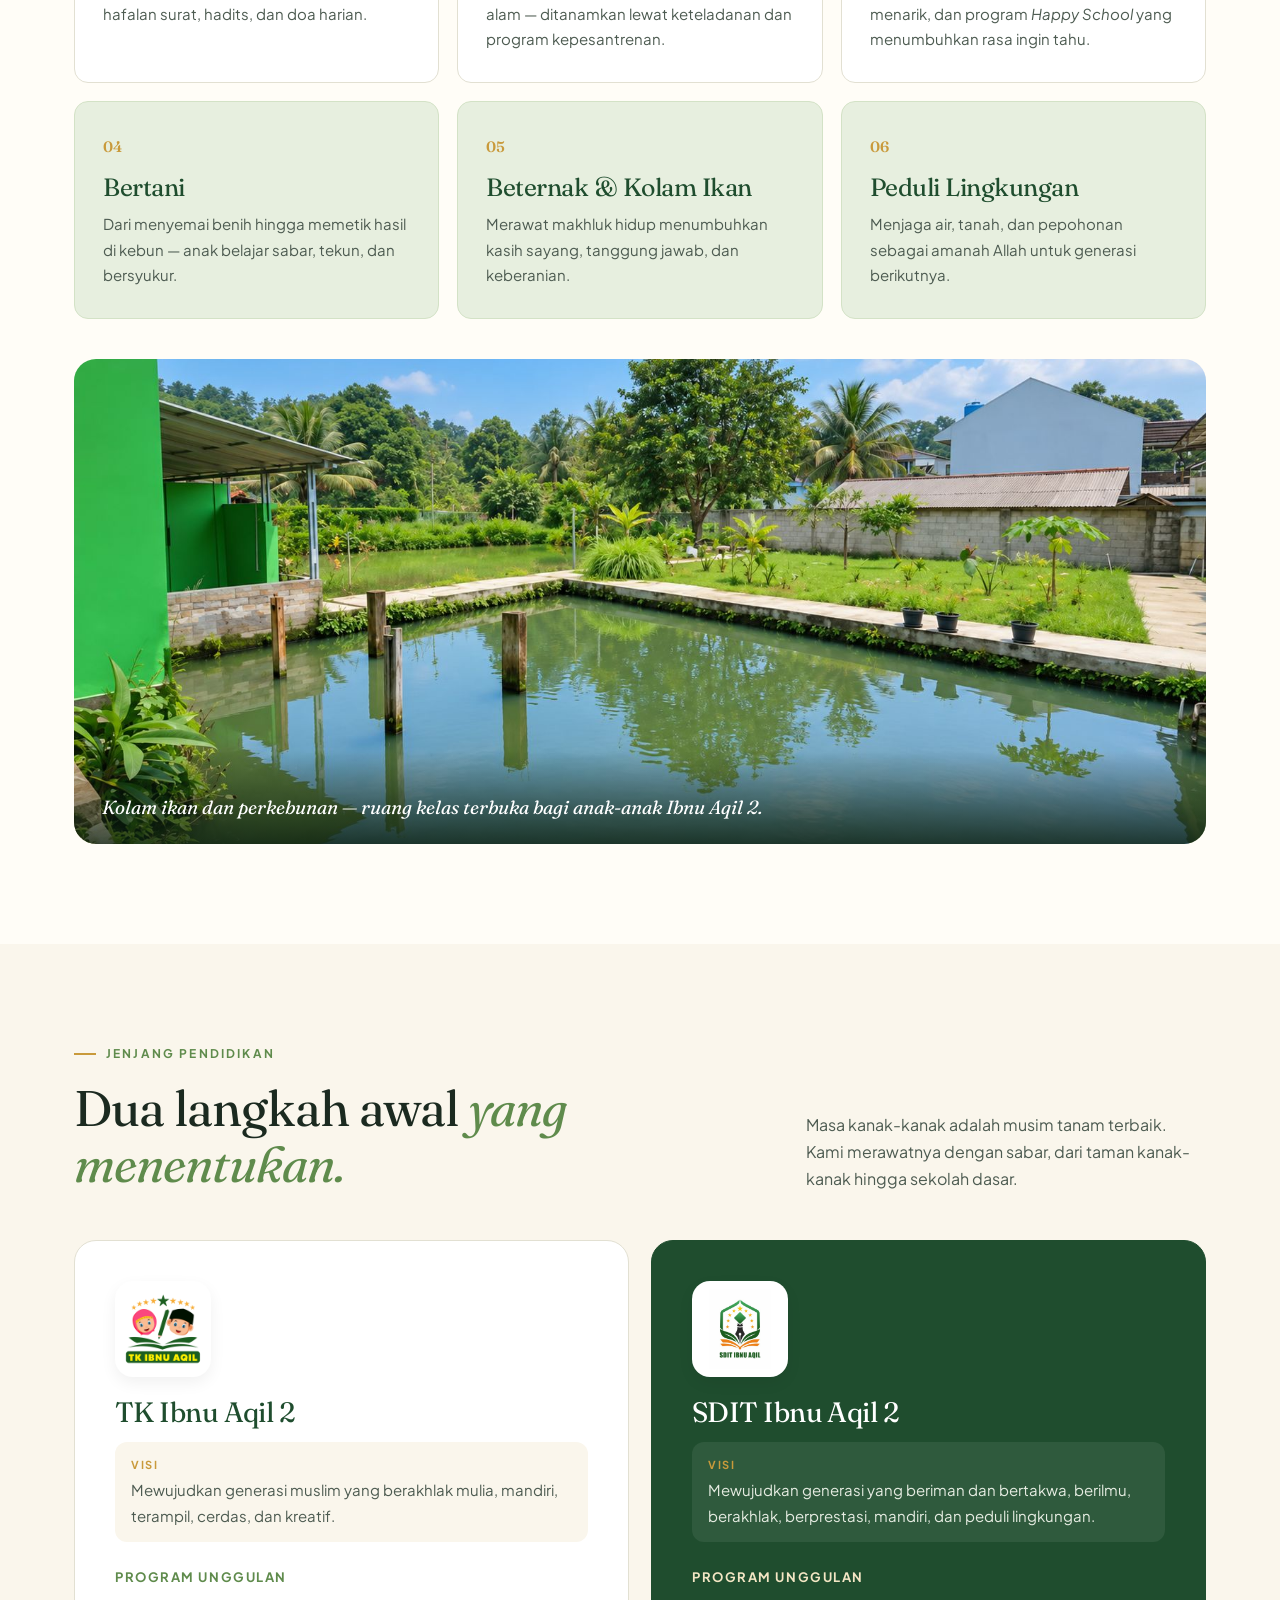
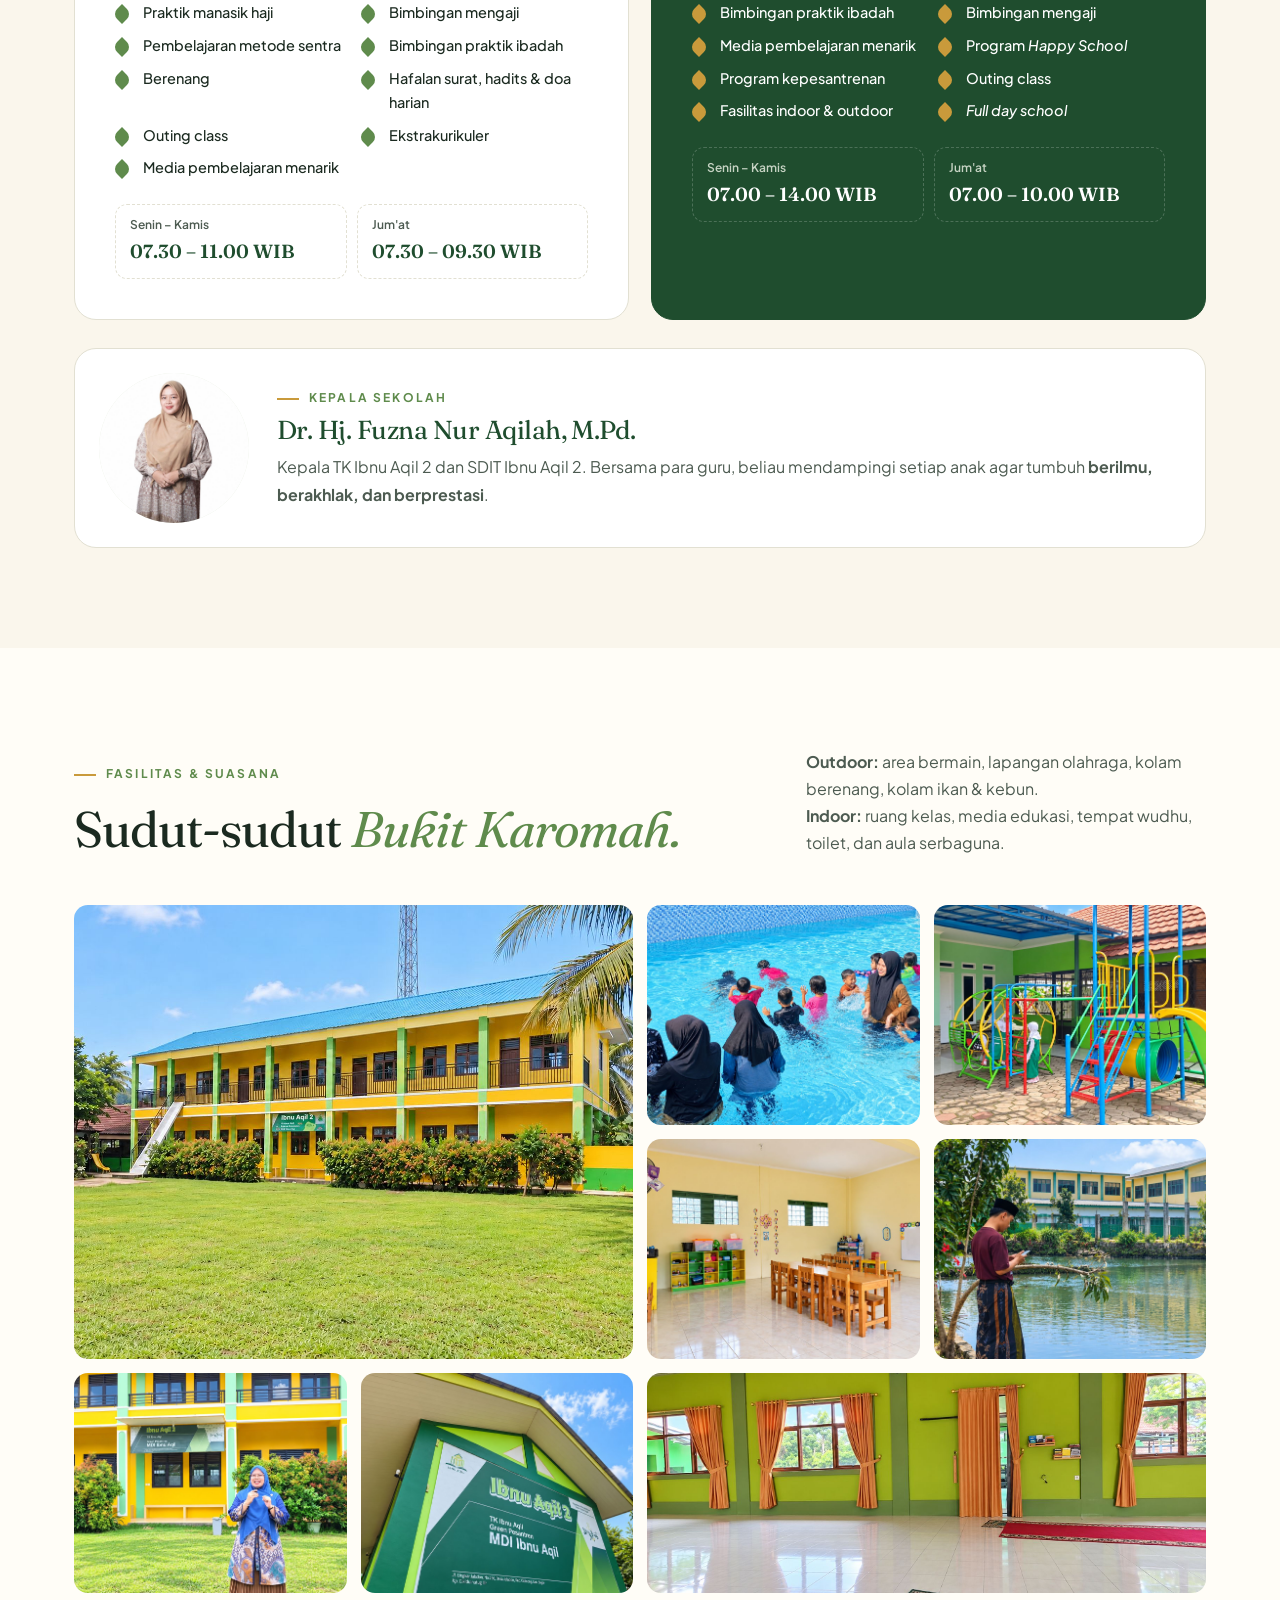
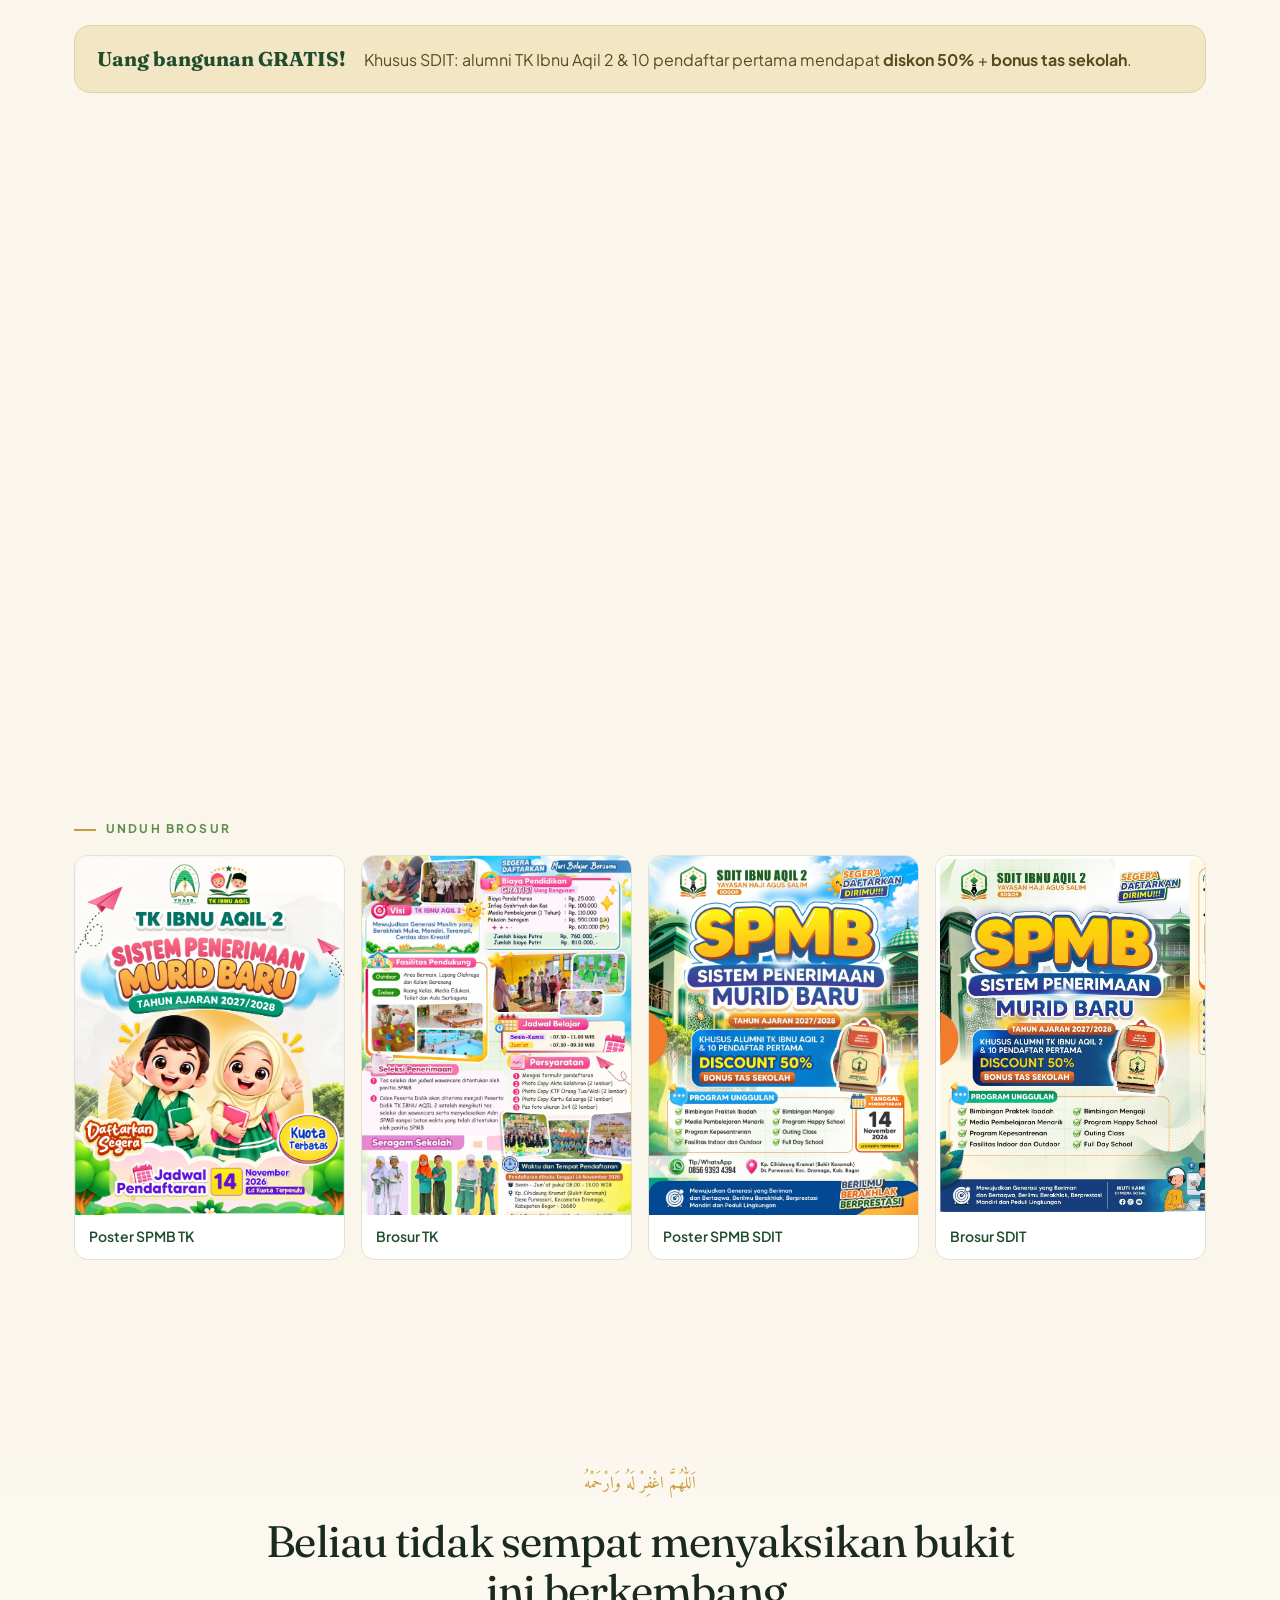
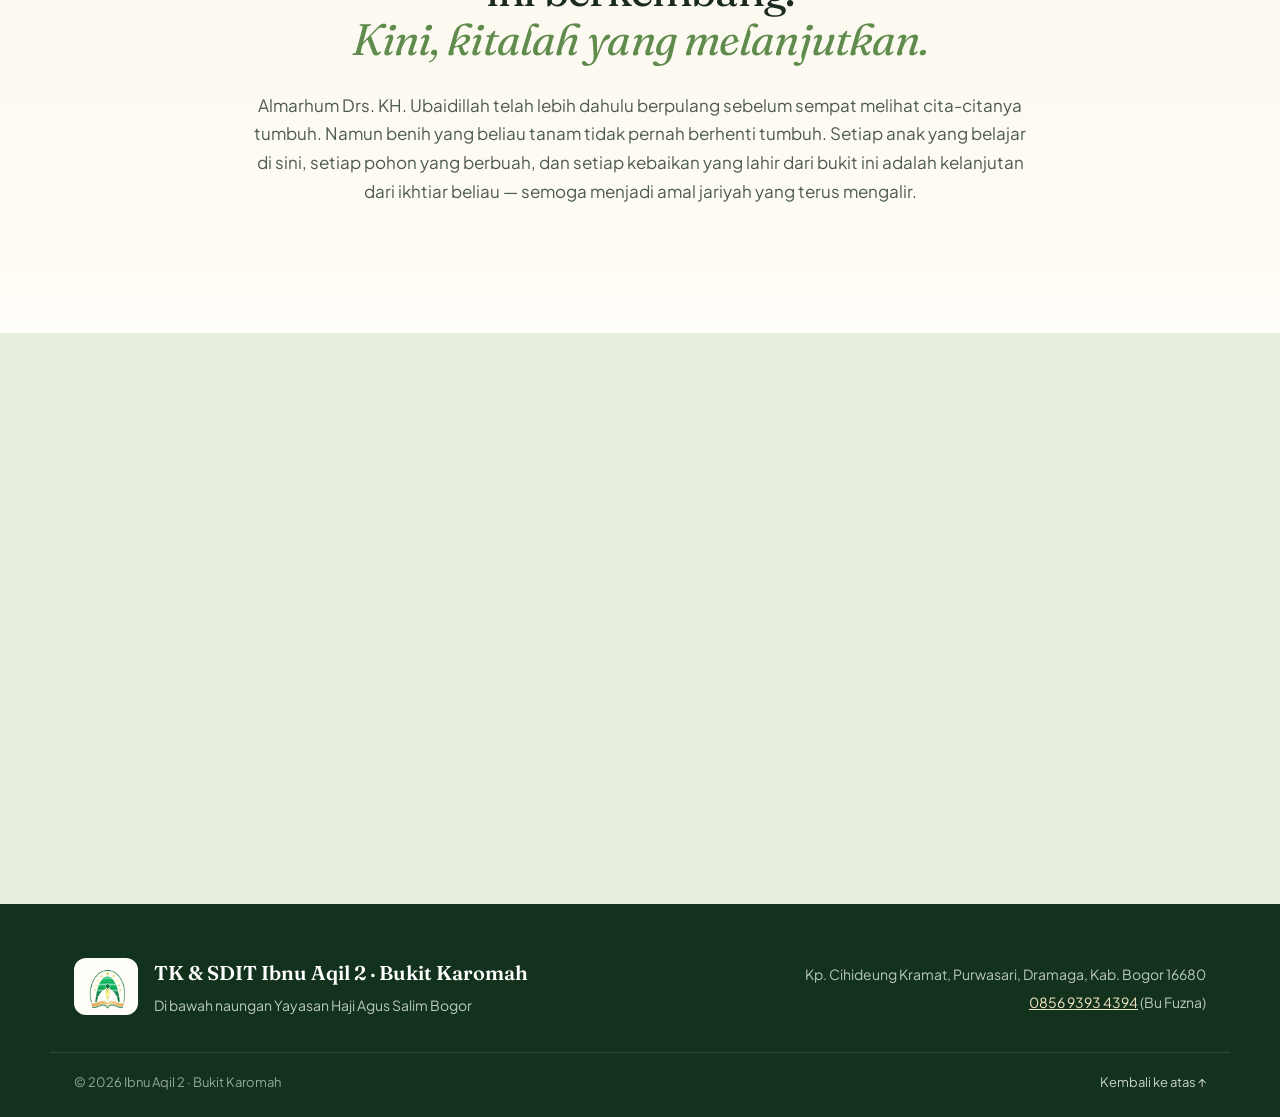
==== commit 887e0a5a: "Isi foto, logo, brosur, video, dan kontak dari folder YPUB Co-Authored-By: Claude Opus 5.5 <noreply@" ====
--- a/index.html
+++ b/index.html
@@ -3,14 +3,15 @@
 <head>
   <meta charset="utf-8">
   <meta name="viewport" content="width=device-width, initial-scale=1">
-  <title>TK–SD Ibnu Aqil 2 · Bukit Karomah — Menyemai Ilmu, Menumbuhkan Kemandirian</title>
-  <meta name="description" content="TK dan SD Ibnu Aqil 2 di Bukit Karomah, Cihideung, Bogor. Didirikan oleh Almarhum Drs. KH. Ubaidillah dan Hj. Saidah Hilmiyah, S.Pd., M.M. untuk memajukan pendidikan yang berpadu dengan kemandirian.">
+  <title>TK &amp; SDIT Ibnu Aqil 2 · Bukit Karomah — Menyemai Ilmu, Menumbuhkan Kemandirian</title>
+  <meta name="description" content="TK Ibnu Aqil 2 dan SDIT Ibnu Aqil 2 di Bukit Karomah, Kp. Cihideung Kramat, Purwasari, Dramaga, Kabupaten Bogor. Penerimaan murid baru Tahun Ajaran 2027/2028 dibuka 14 November 2026.">
   <meta name="theme-color" content="#1f4d2e">
   <link rel="canonical" href="https://tk-sd.ibnuaqileducationcenter.id/">
   <meta property="og:type" content="website">
-  <meta property="og:title" content="TK–SD Ibnu Aqil 2 · Bukit Karomah">
-  <meta property="og:description" content="Menyemai ilmu, menumbuhkan kemandirian — di tengah alam yang luas, sejuk, dan berlimpah air.">
-  <meta property="og:image" content="assets/foto/hero.jpg">
+  <meta property="og:url" content="https://tk-sd.ibnuaqileducationcenter.id/">
+  <meta property="og:title" content="TK &amp; SDIT Ibnu Aqil 2 · Bukit Karomah">
+  <meta property="og:description" content="Menyemai ilmu, menumbuhkan kemandirian — di tengah alam yang luas, sejuk, dan berlimpah air. SPMB 2027/2028 dibuka 14 November 2026.">
+  <meta property="og:image" content="https://tk-sd.ibnuaqileducationcenter.id/assets/foto/04-halaman-sekolah.jpg">
   <link rel="icon" type="image/png" href="assets/img/favicon.png">
   <link rel="preconnect" href="https://fonts.googleapis.com">
   <link rel="preconnect" href="https://fonts.gstatic.com" crossorigin>
@@ -22,11 +23,11 @@
 
   <header class="site-header" id="atas">
     <div class="container header-inner">
-      <a class="brand" href="#atas" aria-label="TK–SD Ibnu Aqil 2, kembali ke atas">
-        <img src="assets/img/logo-yhasb-256.png" alt="Logo Yayasan Haji Agus Salim Bogor" width="52" height="46">
+      <a class="brand" href="#atas" aria-label="Ibnu Aqil 2, kembali ke atas">
+        <img src="assets/img/logo-yhasb.png" alt="Logo Yayasan Haji Agus Salim Bogor" width="52" height="46">
         <span class="brand-text">
           <strong>Ibnu Aqil 2</strong>
-          <small>TK · SD · Bukit Karomah</small>
+          <small>TK · SDIT · Bukit Karomah</small>
         </span>
       </a>
       <button class="menu-toggle" aria-expanded="false" aria-controls="nav-utama" aria-label="Buka menu">
@@ -35,10 +36,10 @@
       <nav class="primary-nav" id="nav-utama" aria-label="Navigasi utama">
         <a href="#kisah">Kisah Kami</a>
         <a href="#karomah">Bukit Karomah</a>
-        <a href="#kemandirian">Kemandirian</a>
         <a href="#jenjang">Jenjang</a>
-        <a href="#galeri">Galeri</a>
-        <a class="btn btn-small" href="#bergabung">Bergabung</a>
+        <a href="#fasilitas">Fasilitas</a>
+        <a href="#spmb">SPMB 2027/2028</a>
+        <a class="btn btn-small" href="#kontak">Hubungi Kami</a>
       </nav>
     </div>
   </header>
@@ -47,16 +48,17 @@
     <!-- HERO -->
     <section class="hero">
       <div class="hero-media" aria-hidden="true">
-        <img src="assets/foto/hero.jpg" alt="" onerror="this.remove()">
+        <img src="assets/foto/04-halaman-sekolah.jpg" alt="">
       </div>
       <div class="container hero-inner">
-        <p class="eyebrow light">Cihideung · Bogor</p>
+        <p class="eyebrow light">Kp. Cihideung Kramat · Dramaga · Bogor</p>
         <h1>Menyemai Ilmu,<br><em>Menumbuhkan Kemandirian.</em></h1>
-        <p class="hero-lead">TK dan SD Ibnu Aqil 2 tumbuh di atas bukit yang hijau, luas, dan berlimpah air — tempat anak-anak belajar mengenal Allah, mencintai ilmu, dan terbiasa berdiri di atas kaki sendiri.</p>
+        <p class="hero-lead">TK Ibnu Aqil 2 dan SDIT Ibnu Aqil 2 tumbuh di atas bukit yang hijau, luas, dan berlimpah air — tempat anak-anak belajar mengenal Allah, mencintai ilmu, dan terbiasa berdiri di atas kaki sendiri.</p>
         <div class="hero-actions">
-          <a class="btn btn-gold" href="#bergabung">Daftarkan Putra-Putri <span aria-hidden="true">→</span></a>
+          <a class="btn btn-gold" href="#spmb">SPMB 2027/2028 <span aria-hidden="true">→</span></a>
           <a class="link-light" href="#kisah">Kenali kisah kami</a>
         </div>
+        <p class="hero-note"><span class="dot" aria-hidden="true"></span>Pendaftaran dibuka 14 November 2026 · kuota terbatas</p>
       </div>
       <div class="hero-wave" aria-hidden="true">
         <svg viewBox="0 0 1440 120" preserveAspectRatio="none"><path d="M0 80 C 240 20 480 120 720 70 S 1200 10 1440 60 V120 H0 Z"/></svg>
@@ -67,28 +69,20 @@
     <section class="nature-strip" aria-label="Keunggulan tempat">
       <div class="container nature-grid">
         <div class="nature-item">
-          <span class="icon" aria-hidden="true">
-            <svg viewBox="0 0 24 24"><path d="M3 20h18M5 20l5-9 3 5 2-3 4 7"/></svg>
-          </span>
+          <span class="icon" aria-hidden="true"><svg viewBox="0 0 24 24"><path d="M3 20h18M5 20l5-9 3 5 2-3 4 7"/></svg></span>
           <div><strong>Lahan Luas</strong><p>Ruang lapang untuk bermain, berkebun, dan menjelajah.</p></div>
         </div>
         <div class="nature-item">
-          <span class="icon" aria-hidden="true">
-            <svg viewBox="0 0 24 24"><path d="M12 3c3 4.5 6 8 6 11a6 6 0 0 1-12 0c0-3 3-6.5 6-11z"/></svg>
-          </span>
-          <div><strong>Air Melimpah</strong><p>Sumber mata air yang menghidupi kebun dan kolam.</p></div>
+          <span class="icon" aria-hidden="true"><svg viewBox="0 0 24 24"><path d="M12 3c3 4.5 6 8 6 11a6 6 0 0 1-12 0c0-3 3-6.5 6-11z"/></svg></span>
+          <div><strong>Air Melimpah</strong><p>Sumber air yang menghidupi kebun, kolam ikan, dan kolam renang.</p></div>
         </div>
         <div class="nature-item">
-          <span class="icon" aria-hidden="true">
-            <svg viewBox="0 0 24 24"><path d="M12 21V11M12 11c0-4 3-7 7-7 0 4-3 7-7 7zM12 14c0-3-2.5-5.5-6-5.5 0 3.5 2.5 5.5 6 5.5z"/></svg>
-          </span>
+          <span class="icon" aria-hidden="true"><svg viewBox="0 0 24 24"><path d="M12 21V11M12 11c0-4 3-7 7-7 0 4-3 7-7 7zM12 14c0-3-2.5-5.5-6-5.5 0 3.5 2.5 5.5 6 5.5z"/></svg></span>
           <div><strong>Subur untuk Bertani</strong><p>Tanah yang ramah untuk sayur, buah, dan tanaman pangan.</p></div>
         </div>
         <div class="nature-item">
-          <span class="icon" aria-hidden="true">
-            <svg viewBox="0 0 24 24"><path d="M4 18c0-6 4-10 8-10s8 4 8 10M8 9 6 5M16 9l2-4M9 14h.01M15 14h.01"/></svg>
-          </span>
-          <div><strong>Ideal untuk Beternak</strong><p>Anak belajar merawat makhluk hidup dengan kasih sayang.</p></div>
+          <span class="icon" aria-hidden="true"><svg viewBox="0 0 24 24"><path d="M4 18c0-6 4-10 8-10s8 4 8 10M8 9 6 5M16 9l2-4M9 14h.01M15 14h.01"/></svg></span>
+          <div><strong>Suasana Asri</strong><p>Udara sejuk dan hijau — ruang belajar terbaik bagi anak.</p></div>
         </div>
       </div>
     </section>
@@ -96,23 +90,22 @@
     <!-- KISAH -->
     <section class="section" id="kisah">
       <div class="container split">
-        <div class="split-media">
-          <figure class="photo-frame">
-            <img src="assets/foto/tentang.jpg" alt="Suasana Bukit Karomah, Ibnu Aqil 2" loading="lazy" onerror="this.parentElement.classList.add('is-empty');this.remove()">
-            <span class="photo-fallback" aria-hidden="true">بِسْمِ اللّٰهِ</span>
+        <div class="founders">
+          <figure class="founder">
+            <img src="assets/foto/pendiri-kh-ubaidillah.jpg" alt="Almarhum Drs. KH. Ubaidillah" loading="lazy" width="560" height="700">
+            <figcaption><small>Pendiri · Allahu yarham</small><strong>Drs. KH. Ubaidillah</strong></figcaption>
           </figure>
-          <div class="badge-founded">
-            <span>Didirikan oleh</span>
-            <strong>Drs. KH. Ubaidillah</strong>
-            <small>&amp; Hj. Saidah Hilmiyah, S.Pd., M.M.</small>
-          </div>
+          <figure class="founder founder-offset">
+            <img src="assets/foto/pendiri-hj-saidah-hilmiyah.jpg" alt="Hj. Saidah Hilmiyah, S.Pd., M.M." loading="lazy" width="525" height="700">
+            <figcaption><small>Pendiri</small><strong>Hj. Saidah Hilmiyah, S.Pd., M.M.</strong></figcaption>
+          </figure>
         </div>
         <div class="split-copy">
           <p class="eyebrow">Kisah Kami</p>
           <h2>Sebuah ikhtiar yang <em>ditanam dengan cinta.</em></h2>
           <p>Ibnu Aqil 2 didirikan oleh <strong>Almarhum Drs. KH. Ubaidillah</strong> bersama istri tercinta, <strong>Hj. Saidah Hilmiyah, S.Pd., M.M.</strong> Keduanya bermimpi menghadirkan sekolah yang tidak hanya mencerdaskan, tetapi juga membekali anak-anak dengan kemandirian — kecakapan untuk menghidupi diri dan bermanfaat bagi sesama.</p>
-          <p>Bukit ini dipilih bukan tanpa alasan. Lahannya luas, sumber airnya melimpah, udaranya sejuk, dan suasananya asri. Di sinilah ilmu, iman, dan kerja tangan bisa tumbuh berdampingan: anak-anak mengaji dan belajar di kelas, lalu menyentuh tanah, menanam benih, dan merawat ternak.</p>
-          <p>Kini Ibnu Aqil 2 berada di bawah naungan <strong>Yayasan Haji Agus Salim Bogor</strong>, menjadi bagian dari keluarga besar pendidikan Ibnu Aqil yang telah lama berkhidmah di Bogor.</p>
+          <p>Bukit ini dipilih bukan tanpa alasan. Lahannya luas, sumber airnya melimpah, udaranya sejuk, dan suasananya asri — strategis untuk bertani dan beternak. Di sinilah ilmu, iman, dan kerja tangan bisa tumbuh berdampingan: anak-anak mengaji dan belajar di kelas, lalu menyentuh tanah, menanam benih, dan merawat makhluk hidup.</p>
+          <p>Kini Ibnu Aqil 2 berada di bawah naungan <strong>Yayasan Haji Agus Salim Bogor</strong>, menjadi bagian dari keluarga besar pendidikan Ibnu Aqil.</p>
         </div>
       </div>
     </section>
@@ -124,7 +117,7 @@
         <p class="eyebrow light">Mengapa “Bukit Karomah”?</p>
         <h2>Dari <span class="strike">Kramat</span> menjadi <em>Karomah.</em></h2>
         <div class="karomah-cols">
-          <p>Tempat ini berada di <strong>Cihideung Kramat</strong>. Oleh para pendirinya, kata <em>kramat</em> diubah menjadi <em>karomah</em> — sebuah perubahan kecil dengan makna yang besar.</p>
+          <p>Tempat ini berada di <strong>Kampung Cihideung Kramat</strong>, Desa Purwasari, Kecamatan Dramaga. Oleh para pendirinya, kata <em>kramat</em> diubah menjadi <em>karomah</em> — sebuah perubahan kecil dengan makna yang besar.</p>
           <p><em>Karomah</em> berarti kemuliaan dan anugerah yang Allah berikan kepada hamba-hamba-Nya yang saleh. Nama ini adalah doa: agar setiap anak yang belajar di sini tumbuh dalam kemuliaan akhlak dan keberkahan ilmu, dan agar bukit ini dikenal karena kebaikan yang lahir darinya, bukan karena kesan mistis yang kerap melekat pada kata “keramat”.</p>
         </div>
         <blockquote>“Nama yang baik adalah doa yang terus diucapkan.”</blockquote>
@@ -142,37 +135,17 @@
           <p>Cita-cita para pendiri: pendidikan yang berjalan bersama kemandirian. Anak-anak dikenalkan sejak dini pada nilai kerja, tanggung jawab, dan rasa syukur atas nikmat alam.</p>
         </div>
         <div class="pillars">
-          <article class="pillar">
-            <span class="pillar-num">01</span>
-            <h3>Iman &amp; Al-Qur'an</h3>
-            <p>Pembiasaan ibadah, doa harian, dan cinta Al-Qur'an sebagai fondasi setiap langkah.</p>
-          </article>
-          <article class="pillar">
-            <span class="pillar-num">02</span>
-            <h3>Akhlak Mulia</h3>
-            <p>Adab kepada guru, orang tua, teman, dan alam — diajarkan lewat keteladanan sehari-hari.</p>
-          </article>
-          <article class="pillar">
-            <span class="pillar-num">03</span>
-            <h3>Ilmu yang Bermakna</h3>
-            <p>Pembelajaran yang menyenangkan dan dekat dengan kehidupan, menumbuhkan rasa ingin tahu.</p>
-          </article>
-          <article class="pillar pillar-green">
-            <span class="pillar-num">04</span>
-            <h3>Bertani</h3>
-            <p>Dari menyemai benih hingga memetik hasil — anak belajar sabar, tekun, dan bersyukur.</p>
-          </article>
-          <article class="pillar pillar-green">
-            <span class="pillar-num">05</span>
-            <h3>Beternak</h3>
-            <p>Merawat hewan menumbuhkan kasih sayang, tanggung jawab, dan keberanian.</p>
-          </article>
-          <article class="pillar pillar-green">
-            <span class="pillar-num">06</span>
-            <h3>Cinta Lingkungan</h3>
-            <p>Menjaga air, tanah, dan pepohonan sebagai amanah dari Allah untuk generasi berikutnya.</p>
-          </article>
-        </div>
+          <article class="pillar"><span class="pillar-num">01</span><h3>Iman &amp; Al-Qur'an</h3><p>Bimbingan mengaji, praktik ibadah, serta hafalan surat, hadits, dan doa harian.</p></article>
+          <article class="pillar"><span class="pillar-num">02</span><h3>Akhlak Mulia</h3><p>Adab kepada guru, orang tua, teman, dan alam — ditanamkan lewat keteladanan dan program kepesantrenan.</p></article>
+          <article class="pillar"><span class="pillar-num">03</span><h3>Ilmu yang Bermakna</h3><p>Metode sentra, media pembelajaran menarik, dan program <em>Happy School</em> yang menumbuhkan rasa ingin tahu.</p></article>
+          <article class="pillar pillar-green"><span class="pillar-num">04</span><h3>Bertani</h3><p>Dari menyemai benih hingga memetik hasil di kebun — anak belajar sabar, tekun, dan bersyukur.</p></article>
+          <article class="pillar pillar-green"><span class="pillar-num">05</span><h3>Beternak &amp; Kolam Ikan</h3><p>Merawat makhluk hidup menumbuhkan kasih sayang, tanggung jawab, dan keberanian.</p></article>
+          <article class="pillar pillar-green"><span class="pillar-num">06</span><h3>Peduli Lingkungan</h3><p>Menjaga air, tanah, dan pepohonan sebagai amanah Allah untuk generasi berikutnya.</p></article>
+        </div>
+        <figure class="wide-photo">
+          <img src="assets/foto/11-kolam-ikan-dan-perkebunan.jpg" alt="Kolam ikan dan perkebunan di Bukit Karomah" loading="lazy">
+          <figcaption>Kolam ikan dan perkebunan — ruang kelas terbuka bagi anak-anak Ibnu Aqil 2.</figcaption>
+        </figure>
       </div>
     </section>
 
@@ -184,44 +157,170 @@
             <p class="eyebrow">Jenjang Pendidikan</p>
             <h2>Dua langkah awal <em>yang menentukan.</em></h2>
           </div>
-          <p>Masa kanak-kanak adalah musim tanam terbaik. Kami merawatnya dengan sabar, dari usia dini hingga sekolah dasar.</p>
+          <p>Masa kanak-kanak adalah musim tanam terbaik. Kami merawatnya dengan sabar, dari taman kanak-kanak hingga sekolah dasar.</p>
         </div>
         <div class="levels">
           <article class="level">
-            <div class="level-tag">TK</div>
-            <h3>Taman Kanak-Kanak Ibnu Aqil 2</h3>
-            <p>Bermain sambil belajar di alam terbuka. Anak dikenalkan pada huruf hijaiyah, doa harian, kemandirian sederhana, serta keajaiban tanaman dan hewan di sekitarnya.</p>
-            <ul>
-              <li>Belajar melalui bermain &amp; menjelajah</li>
-              <li>Pembiasaan ibadah &amp; adab</li>
-              <li>Kebun dan kandang sebagai ruang kelas</li>
+            <img class="level-logo" src="assets/img/logo-tk-ibnu-aqil.png" alt="Logo TK Ibnu Aqil" width="110" height="110" loading="lazy">
+            <h3>TK Ibnu Aqil 2</h3>
+            <p class="level-visi"><span>Visi</span>Mewujudkan generasi muslim yang berakhlak mulia, mandiri, terampil, cerdas, dan kreatif.</p>
+            <h4>Program Unggulan</h4>
+            <ul class="checks">
+              <li>Praktik manasik haji</li>
+              <li>Bimbingan mengaji</li>
+              <li>Pembelajaran metode sentra</li>
+              <li>Bimbingan praktik ibadah</li>
+              <li>Berenang</li>
+              <li>Hafalan surat, hadits &amp; doa harian</li>
+              <li>Outing class</li>
+              <li>Ekstrakurikuler</li>
+              <li>Media pembelajaran menarik</li>
             </ul>
+            <dl class="schedule">
+              <div><dt>Senin – Kamis</dt><dd>07.30 – 11.00 WIB</dd></div>
+              <div><dt>Jum'at</dt><dd>07.30 – 09.30 WIB</dd></div>
+            </dl>
           </article>
           <article class="level level-dark">
-            <div class="level-tag">SD</div>
-            <h3>Sekolah Dasar Ibnu Aqil 2</h3>
-            <p>Membangun dasar ilmu yang kokoh, kecintaan pada Al-Qur'an, dan karakter mandiri — dengan pengalaman belajar langsung di kebun, kolam, dan peternakan.</p>
-            <ul>
-              <li>Fondasi literasi, numerasi &amp; sains</li>
-              <li>Al-Qur'an &amp; pendidikan agama</li>
-              <li>Proyek bertani &amp; beternak</li>
+            <img class="level-logo" src="assets/img/logo-sdit-ibnu-aqil.jpg" alt="Logo SDIT Ibnu Aqil" width="110" height="142" loading="lazy">
+            <h3>SDIT Ibnu Aqil 2</h3>
+            <p class="level-visi"><span>Visi</span>Mewujudkan generasi yang beriman dan bertakwa, berilmu, berakhlak, berprestasi, mandiri, dan peduli lingkungan.</p>
+            <h4>Program Unggulan</h4>
+            <ul class="checks">
+              <li>Bimbingan praktik ibadah</li>
+              <li>Bimbingan mengaji</li>
+              <li>Media pembelajaran menarik</li>
+              <li>Program <em>Happy School</em></li>
+              <li>Program kepesantrenan</li>
+              <li>Outing class</li>
+              <li>Fasilitas indoor &amp; outdoor</li>
+              <li><em>Full day school</em></li>
             </ul>
-          </article>
-        </div>
-      </div>
-    </section>
-
-    <!-- GALERI -->
-    <section class="section" id="galeri">
+            <dl class="schedule">
+              <div><dt>Senin – Kamis</dt><dd>07.00 – 14.00 WIB</dd></div>
+              <div><dt>Jum'at</dt><dd>07.00 – 10.00 WIB</dd></div>
+            </dl>
+          </article>
+        </div>
+
+        <div class="principal">
+          <img src="assets/foto/kepsek-fuzna-nur-aqilah.jpg" alt="Dr. Hj. Fuzna Nur Aqilah, M.Pd." loading="lazy" width="300" height="300">
+          <div>
+            <p class="eyebrow">Kepala Sekolah</p>
+            <h3>Dr. Hj. Fuzna Nur Aqilah, M.Pd.</h3>
+            <p>Kepala TK Ibnu Aqil 2 dan SDIT Ibnu Aqil 2. Bersama para guru, beliau mendampingi setiap anak agar tumbuh <strong>berilmu, berakhlak, dan berprestasi</strong>.</p>
+          </div>
+        </div>
+      </div>
+    </section>
+
+    <!-- FASILITAS -->
+    <section class="section" id="fasilitas">
       <div class="container">
         <div class="section-head">
           <div>
-            <p class="eyebrow">Galeri</p>
+            <p class="eyebrow">Fasilitas &amp; Suasana</p>
             <h2>Sudut-sudut <em>Bukit Karomah.</em></h2>
           </div>
-          <p>Sekilas suasana tempat anak-anak kami belajar, bermain, dan bertumbuh.</p>
-        </div>
-        <div class="gallery" id="gallery-grid" data-count="8"></div>
+          <p><strong>Outdoor:</strong> area bermain, lapangan olahraga, kolam berenang, kolam ikan &amp; kebun.<br><strong>Indoor:</strong> ruang kelas, media edukasi, tempat wudhu, toilet, dan aula serbaguna.</p>
+        </div>
+        <div class="gallery" id="gallery-grid"></div>
+      </div>
+    </section>
+
+    <!-- VIDEO -->
+    <section class="section video-section" aria-labelledby="judul-video">
+      <div class="container video-inner">
+        <div>
+          <p class="eyebrow light">Video Perkenalan</p>
+          <h2 id="judul-video">Melihat lebih dekat <em>Ibnu Aqil 2.</em></h2>
+          <p>Saksikan suasana belajar, fasilitas, dan keseharian anak-anak di Bukit Karomah.</p>
+        </div>
+        <video controls preload="none" playsinline poster="assets/video/perkenalan-poster.jpg">
+          <source src="assets/video/perkenalan-ibnu-aqil-2.mp4" type="video/mp4">
+          Peramban Anda tidak mendukung pemutaran video.
+        </video>
+      </div>
+    </section>
+
+    <!-- SPMB -->
+    <section class="section section-cream" id="spmb">
+      <div class="container">
+        <div class="section-head">
+          <div>
+            <p class="eyebrow">Sistem Penerimaan Murid Baru</p>
+            <h2>SPMB Tahun Ajaran <em>2027/2028.</em></h2>
+          </div>
+          <div class="spmb-date">
+            <span>Pendaftaran dibuka</span>
+            <strong>14 November 2026</strong>
+            <small>s.d. kuota terpenuhi</small>
+          </div>
+        </div>
+
+        <div class="promo">
+          <strong>Uang bangunan GRATIS!</strong>
+          <span>Khusus SDIT: alumni TK Ibnu Aqil 2 &amp; 10 pendaftar pertama mendapat <b>diskon 50%</b> + <b>bonus tas sekolah</b>.</span>
+        </div>
+
+        <div class="fees">
+          <article class="fee">
+            <h3>Biaya TK Ibnu Aqil 2</h3>
+            <table>
+              <tr><td>Biaya pendaftaran</td><td>Rp25.000</td></tr>
+              <tr><td>Infaq syahriyah &amp; kas</td><td>Rp100.000</td></tr>
+              <tr><td>Media pembelajaran (1 tahun)</td><td>Rp110.000</td></tr>
+              <tr><td>Pakaian seragam</td><td>Rp550.000 (L) · Rp600.000 (P)</td></tr>
+              <tr class="total"><td>Jumlah biaya</td><td>Rp760.000 (putra)<br>Rp810.000 (putri)</td></tr>
+            </table>
+          </article>
+          <article class="fee">
+            <h3>Biaya SDIT Ibnu Aqil 2</h3>
+            <table>
+              <tr><td>Biaya pendaftaran</td><td>Gratis</td></tr>
+              <tr><td>Baju seragam</td><td>Rp500.000 (L) · Rp550.000 (P)</td></tr>
+              <tr><td>SPP &amp; kas</td><td>Rp100.000/bulan</td></tr>
+              <tr class="total"><td>Total</td><td>Rp600.000 (laki-laki)<br>Rp650.000 (perempuan)</td></tr>
+            </table>
+            <p class="fee-note">Belum termasuk buku LKS.</p>
+          </article>
+        </div>
+
+        <div class="spmb-grid">
+          <article class="spmb-card">
+            <h3>Persyaratan</h3>
+            <ol>
+              <li>Mengisi formulir pendaftaran</li>
+              <li>Fotokopi akta kelahiran (2 lembar)</li>
+              <li>Fotokopi KTP orang tua/wali (2 lembar)</li>
+              <li>Fotokopi kartu keluarga (2 lembar)</li>
+              <li>TK: pas foto 3×4 (2 lembar)<br>SDIT: fotokopi ijazah TK/PAUD (2 lembar)</li>
+            </ol>
+          </article>
+          <article class="spmb-card">
+            <h3>Seleksi Penerimaan</h3>
+            <ol>
+              <li>Tes seleksi dan jadwal wawancara ditentukan oleh panitia SPMB.</li>
+              <li>Calon peserta didik diterima setelah mengikuti tes seleksi dan wawancara serta menyelesaikan administrasi SPMB sampai batas waktu yang ditentukan panitia.</li>
+            </ol>
+          </article>
+          <article class="spmb-card">
+            <h3>Waktu &amp; Tempat</h3>
+            <p>Senin – Jum'at, pukul 08.00 – 13.00 WIB</p>
+            <p>Kp. Cihideung Kramat (Bukit Karomah), Desa Purwasari, Kecamatan Dramaga, Kabupaten Bogor 16680</p>
+            <p class="fee-note">Pendaftaran ditutup apabila calon peserta didik mencapai kuota yang ditetapkan yayasan.</p>
+          </article>
+        </div>
+
+        <div class="brochures">
+          <p class="eyebrow">Unduh Brosur</p>
+          <div class="brochure-list">
+            <a href="assets/brosur/poster-spmb-tk-2027.jpg" target="_blank" rel="noopener"><img src="assets/brosur/poster-spmb-tk-2027.jpg" alt="" loading="lazy"><span>Poster SPMB TK</span></a>
+            <a href="assets/brosur/brosur-tk-belakang-2026.jpg" target="_blank" rel="noopener"><img src="assets/brosur/brosur-tk-belakang-2026.jpg" alt="" loading="lazy"><span>Brosur TK</span></a>
+            <a href="assets/brosur/poster-spmb-sdit-2027.jpg" target="_blank" rel="noopener"><img src="assets/brosur/poster-spmb-sdit-2027.jpg" alt="" loading="lazy"><span>Poster SPMB SDIT</span></a>
+            <a href="assets/brosur/brosur-sdit-ibnu-aqil-2.jpg" target="_blank" rel="noopener"><img src="assets/brosur/brosur-sdit-ibnu-aqil-2.jpg" alt="" loading="lazy"><span>Brosur SDIT</span></a>
+          </div>
+        </div>
       </div>
     </section>
 
@@ -234,22 +333,22 @@
       </div>
     </section>
 
-    <!-- BERGABUNG -->
-    <section class="section join" id="bergabung">
+    <!-- KONTAK -->
+    <section class="section join" id="kontak">
       <div class="container join-inner">
         <div>
           <p class="eyebrow">Bergabung Bersama Kami</p>
           <h2>Mari tumbuh bersama di <em>Bukit Karomah.</em></h2>
-          <p>Jadilah bagian dari ikhtiar mencetak generasi yang berilmu, berakhlak, dan mandiri. Daftarkan putra-putri Anda, kunjungi kami, atau ulurkan tangan sebagai mitra dan donatur — bersama, kita wujudkan cita-cita yang telah ditanam.</p>
+          <p>Jadilah bagian dari ikhtiar mencetak generasi yang berilmu, berakhlak, dan mandiri. Daftarkan putra-putri Anda, kunjungi kami, atau ulurkan tangan sebagai mitra dan donatur — bersama, kita lanjutkan cita-cita yang telah ditanam.</p>
           <div class="join-actions">
-            <a class="btn" href="https://wa.me/6285810183161?text=Assalamu%27alaikum%2C%20saya%20ingin%20bertanya%20tentang%20pendaftaran%20TK-SD%20Ibnu%20Aqil%202%20(Bukit%20Karomah)." target="_blank" rel="noopener">Tanya via WhatsApp <span aria-hidden="true">→</span></a>
-            <a class="btn btn-outline" href="https://www.instagram.com/ibnuaqilmedia/" target="_blank" rel="noopener">Ikuti Kabar Kami</a>
+            <a class="btn" href="https://wa.me/6285693934394?text=Assalamu%27alaikum%20Bu%20Fuzna%2C%20saya%20ingin%20bertanya%20tentang%20pendaftaran%20TK%2FSDIT%20Ibnu%20Aqil%202." target="_blank" rel="noopener">WhatsApp Bu Fuzna <span aria-hidden="true">→</span></a>
+            <a class="btn btn-outline" href="https://www.google.com/maps/search/?api=1&amp;query=Kp.+Cihideung+Kramat+Purwasari+Dramaga+Bogor" target="_blank" rel="noopener">Buka Peta</a>
           </div>
         </div>
         <ul class="join-cards">
-          <li><strong>Daftarkan Putra-Putri</strong><span>Informasi penerimaan murid baru TK &amp; SD.</span></li>
-          <li><strong>Kunjungi Bukit Karomah</strong><span>Lihat langsung suasana belajar di alam terbuka.</span></li>
-          <li><strong>Menjadi Mitra &amp; Donatur</strong><span>Bersama membangun sarana, kebun, dan peternakan.</span></li>
+          <li><strong>Telepon / WhatsApp</strong><span><a href="tel:+6285693934394">0856 9393 4394</a> · Bu Fuzna</span></li>
+          <li><strong>Alamat</strong><span>Kp. Cihideung Kramat (Bukit Karomah), Desa Purwasari, Kec. Dramaga, Kabupaten Bogor 16680</span></li>
+          <li><strong>Pendaftaran</strong><span>Senin – Jum'at, pukul 08.00 – 13.00 WIB</span></li>
         </ul>
       </div>
     </section>
@@ -258,15 +357,15 @@
   <footer class="site-footer">
     <div class="container footer-inner">
       <div class="footer-brand">
-        <img src="assets/img/logo-yhasb-256.png" alt="Logo Yayasan Haji Agus Salim Bogor" width="64" height="57" loading="lazy">
+        <img src="assets/img/logo-yhasb.png" alt="Logo Yayasan Haji Agus Salim Bogor" width="64" height="57" loading="lazy">
         <div>
-          <strong>TK–SD Ibnu Aqil 2 · Bukit Karomah</strong>
+          <strong>TK &amp; SDIT Ibnu Aqil 2 · Bukit Karomah</strong>
           <p>Di bawah naungan Yayasan Haji Agus Salim Bogor</p>
         </div>
       </div>
       <div class="footer-meta">
-        <p>Cihideung, Bogor, Jawa Barat</p>
-        <p><a href="https://wa.me/6285810183161" target="_blank" rel="noopener">WhatsApp</a> · <a href="https://www.instagram.com/ibnuaqilmedia/" target="_blank" rel="noopener">Instagram</a></p>
+        <p>Kp. Cihideung Kramat, Purwasari, Dramaga, Kab. Bogor 16680</p>
+        <p><a href="https://wa.me/6285693934394" target="_blank" rel="noopener">0856 9393 4394</a> (Bu Fuzna)</p>
       </div>
     </div>
     <div class="container footer-bottom">
@@ -275,6 +374,11 @@
     </div>
   </footer>
 
+  <a class="wa-float" href="https://wa.me/6285693934394" target="_blank" rel="noopener" aria-label="Hubungi via WhatsApp">
+    <svg viewBox="0 0 24 24" aria-hidden="true"><path d="M12 2a10 10 0 0 0-8.6 15.1L2 22l5-1.3A10 10 0 1 0 12 2zm5.3 14.1c-.2.6-1.3 1.2-1.8 1.2-.5.1-1 .1-3.2-.8-2.7-1.1-4.4-3.8-4.5-4-.1-.2-1.1-1.4-1.1-2.7s.7-1.9.9-2.2c.2-.3.5-.3.7-.3h.5c.2 0 .4 0 .6.5l.8 2c.1.1.1.3 0 .5l-.3.5-.4.4c-.1.1-.3.3-.1.6.2.3.7 1.2 1.6 1.9 1.1.9 2 1.2 2.3 1.4.3.1.5.1.6-.1l.9-1.1c.2-.3.4-.2.6-.1l1.9.9c.3.1.5.2.5.3.1.2.1.6-.1 1.1z"/></svg>
+    <span>Tanya Pendaftaran</span>
+  </a>
+
   <script src="assets/js/main.js" defer></script>
 </body>
 </html>
--- a/assets/css/style.css
+++ b/assets/css/style.css
@@ -81,15 +81,7 @@
 
 /* Kisah */
 .split{display:grid;grid-template-columns:1fr 1.05fr;gap:72px;align-items:center}
-.split-media{position:relative}
-.photo-frame{margin:0;aspect-ratio:4/5;border-radius:220px 220px var(--radius) var(--radius);overflow:hidden;position:relative;
   background:linear-gradient(170deg,#9cbf84,#3f7a4c 60%,var(--green-deep))}
-.photo-frame img{width:100%;height:100%;object-fit:cover;position:relative;z-index:1}
-.photo-fallback{position:absolute;inset:0;display:grid;place-items:center;font-family:var(--arab);font-size:52px;color:#f3e6c4cc}
-.badge-founded{position:absolute;right:-24px;bottom:36px;background:var(--paper);border:1px solid var(--line);border-radius:var(--radius);padding:18px 22px;max-width:270px;box-shadow:0 18px 40px rgba(18,50,29,.15);z-index:2}
-.badge-founded span{font-size:11px;letter-spacing:.14em;text-transform:uppercase;color:var(--leaf);font-weight:700}
-.badge-founded strong{display:block;font-family:var(--serif);font-size:21px;font-weight:600;color:var(--green);margin:4px 0 2px}
-.badge-founded small{color:var(--body);font-size:13px}
 .split-copy h2{margin-bottom:26px}
 
 /* Karomah */
@@ -129,16 +121,16 @@
 .level-dark li::before{background:var(--gold)}
 
 /* Gallery */
-.gallery{display:grid;grid-template-columns:repeat(4,1fr);grid-auto-rows:220px;gap:14px}
+.gallery{display:grid;grid-auto-flow:dense;grid-template-columns:repeat(4,1fr);grid-auto-rows:220px;gap:14px}
 .gallery figure{margin:0;border-radius:var(--radius);overflow:hidden;position:relative;background:linear-gradient(150deg,#b9d3a5,#4f8a57)}
 .gallery figure:nth-child(1){grid-column:span 2;grid-row:span 2}
-.gallery figure:nth-child(6){grid-column:span 2}
+.gallery figure:nth-child(8){grid-column:span 2}
+.gallery figure:nth-child(11){grid-column:span 2;grid-row:span 2}
 .gallery figure:nth-child(3n){background:linear-gradient(150deg,#f0dfb3,#c99a3b)}
 .gallery figure:nth-child(4n){background:linear-gradient(150deg,#9cc0b6,#2d6a5a)}
 .gallery img{width:100%;height:100%;object-fit:cover;transition:transform .5s}
 .gallery figure:hover img{transform:scale(1.05)}
-.gallery .g-empty{position:absolute;inset:0;display:grid;place-items:center;color:#ffffffcc;font-family:var(--serif);font-style:italic;font-size:18px}
-.gallery figure img+.g-empty{display:none}
+".gallery figcaption{position:absolute;left:0;right:0;bottom:0;padding:28px 14px 10px;color:#fff;font-size:13px;font-weight:600;background:linear-gradient(transparent,rgba(10,30,16,.75));pointer-events:none}
 .lightbox{position:fixed;inset:0;background:rgba(10,24,14,.92);display:none;align-items:center;justify-content:center;z-index:200;padding:24px}
 .lightbox.open{display:flex}
 .lightbox img{max-height:88vh;border-radius:10px}
@@ -173,6 +165,84 @@
 .footer-bottom{display:flex;justify-content:space-between;border-top:1px solid #ffffff1c;padding-top:18px;padding-bottom:24px;font-size:13px;color:#93a897}
 .footer-bottom a{color:#c8d4c5;text-decoration:none}
 
+/* Hero note */
+.hero-note{margin:28px 0 0;color:#e7eadf;font-size:14px;font-weight:600;display:flex;align-items:center;gap:10px}
+.hero-note .dot{width:9px;height:9px;border-radius:50%;background:var(--gold);box-shadow:0 0 0 0 #c99a3b99;animation:pulse 2s infinite}
+@keyframes pulse{70%{box-shadow:0 0 0 10px #c99a3b00}100%{box-shadow:0 0 0 0 #c99a3b00}}
+
+/* Founders */
+.founders{display:grid;grid-template-columns:1fr 1fr;gap:18px;align-items:start}
+.founder{margin:0;border-radius:var(--radius);overflow:hidden;background:#eef0e6;position:relative;box-shadow:0 18px 40px rgba(18,50,29,.12)}
+.founder img{width:100%;aspect-ratio:4/5;object-fit:cover;object-position:top}
+.founder figcaption{padding:14px 16px 16px;background:var(--paper)}
+.founder small{display:block;font-size:11px;letter-spacing:.12em;text-transform:uppercase;color:var(--leaf);font-weight:700}
+.founder strong{font-family:var(--serif);font-weight:600;color:var(--green);font-size:17px;line-height:1.25;display:block;margin-top:2px}
+.founder-offset{margin-top:56px}
+
+.wide-photo{margin:40px 0 0;border-radius:22px;overflow:hidden;position:relative}
+.wide-photo img{width:100%;aspect-ratio:21/9;object-fit:cover}
+.wide-photo figcaption{position:absolute;left:0;bottom:0;right:0;padding:40px 28px 20px;color:#fff;font-family:var(--serif);font-style:italic;font-size:19px;background:linear-gradient(transparent,rgba(10,30,16,.8))}
+
+/* Level details */
+.level-logo{width:96px;height:96px;object-fit:contain;background:#fff;border-radius:18px;padding:8px;margin-bottom:20px;box-shadow:0 6px 16px rgba(0,0,0,.06)}
+.level-visi{background:var(--cream);border-radius:12px;padding:14px 16px;font-size:15px}
+.level-visi span{display:block;font-size:11px;font-weight:700;letter-spacing:.14em;text-transform:uppercase;color:var(--gold);margin-bottom:2px}
+.level-dark .level-visi{background:#ffffff12;color:#e6ece2}
+.level h4{font-family:var(--sans);font-size:13px;letter-spacing:.12em;text-transform:uppercase;margin:24px 0 0;color:var(--leaf)}
+.level-dark h4{color:var(--gold-soft)}
+.level ul.checks{grid-template-columns:1fr 1fr;gap:8px 18px;margin-top:12px}
+.level ul.checks li{font-size:14.5px}
+.schedule{margin:24px 0 0;display:grid;grid-template-columns:1fr 1fr;gap:10px}
+.schedule div{border:1px dashed var(--line);border-radius:12px;padding:10px 14px}
+.level-dark .schedule div{border-color:#ffffff33}
+.schedule dt{font-size:12px;color:var(--body);font-weight:600}
+.schedule dd{margin:0;font-family:var(--serif);font-size:19px;color:var(--green);font-weight:600}
+.level-dark .schedule dt{color:#c6d3c3}.level-dark .schedule dd{color:#fff}
+
+.principal{margin-top:28px;display:flex;gap:28px;align-items:center;background:#fff;border:1px solid var(--line);border-radius:22px;padding:24px}
+.principal img{width:150px;height:150px;border-radius:50%;object-fit:cover;object-position:top;background:var(--leaf-soft);flex:none}
+.principal h3{font-size:26px;color:var(--green);margin-bottom:8px}
+.principal .eyebrow{margin-bottom:8px}
+.principal p:last-child{margin:0}
+
+/* Video */
+.video-section{background:var(--green);color:#fff}
+.video-inner{display:grid;grid-template-columns:.8fr 1.2fr;gap:50px;align-items:center}
+.video-section h2{color:#fff;margin-bottom:16px}
+.video-section h2 em{color:var(--gold-soft)}
+.video-section p{color:#d6dfd3}
+.video-section video{width:100%;border-radius:18px;background:#000;box-shadow:0 24px 50px rgba(0,0,0,.3)}
+
+/* SPMB */
+.spmb-date{background:var(--green);color:#fff;border-radius:18px;padding:18px 26px;text-align:center;flex:none}
+.spmb-date span,.spmb-date small{display:block;font-size:12px;color:#cfdacb}
+.spmb-date strong{display:block;font-family:var(--serif);font-size:30px;font-weight:600;color:var(--gold-soft);line-height:1.2;margin:2px 0}
+.promo{display:flex;flex-wrap:wrap;gap:8px 18px;align-items:center;background:var(--gold-soft);border:1px solid #e6d29e;border-radius:16px;padding:16px 22px;margin-bottom:22px}
+.promo strong{font-family:var(--serif);font-size:20px;color:var(--green)}
+.promo span{color:#5a4a1e}
+.fees{display:grid;grid-template-columns:1fr 1fr;gap:20px}
+.fee,.spmb-card{background:#fff;border:1px solid var(--line);border-radius:18px;padding:26px}
+.fee h3,.spmb-card h3{font-size:22px;color:var(--green);margin-bottom:14px}
+.fee table{width:100%;border-collapse:collapse;font-size:15px}
+.fee td{padding:9px 0;border-bottom:1px solid var(--line);vertical-align:top}
+.fee td:last-child{text-align:right;font-weight:600;padding-left:12px}
+.fee tr.total td{border-bottom:0;color:var(--green);font-weight:700;padding-top:12px}
+.fee-note{font-size:13px;margin:10px 0 0;color:#7a6b47}
+.spmb-grid{display:grid;grid-template-columns:repeat(3,1fr);gap:20px;margin-top:20px}
+.spmb-card ol{margin:0;padding-left:20px;display:grid;gap:8px;font-size:15px}
+.spmb-card p{font-size:15px;margin-bottom:8px}
+.brochures{margin-top:44px}
+.brochure-list{display:grid;grid-template-columns:repeat(4,1fr);gap:16px}
+.brochure-list a{text-decoration:none;background:#fff;border:1px solid var(--line);border-radius:14px;overflow:hidden;transition:transform .2s}
+.brochure-list a:hover{transform:translateY(-4px)}
+.brochure-list img{width:100%;aspect-ratio:3/4;object-fit:cover;object-position:left top}
+.brochure-list span{display:block;padding:10px 14px;font-weight:600;font-size:14px;color:var(--green)}
+.join-cards a{color:var(--green);font-weight:700}
+
+/* WA float */
+.wa-float{position:fixed;right:20px;bottom:20px;z-index:60;display:flex;align-items:center;gap:8px;background:#25d366;color:#fff;text-decoration:none;font-weight:700;font-size:14px;padding:12px 18px 12px 14px;border-radius:999px;box-shadow:0 10px 24px rgba(0,0,0,.2)}
+.wa-float svg{width:24px;height:24px;fill:#fff}
+
 /* Reveal */
 .reveal{opacity:0;transform:translateY(24px);transition:opacity .8s ease,transform .8s ease}
 .reveal.in{opacity:1;transform:none}
@@ -182,12 +252,14 @@
 @media(max-width:1000px){
   .nature-grid{grid-template-columns:repeat(2,1fr)}
   .split{grid-template-columns:1fr;gap:56px}
-  .split-media{max-width:440px;margin:0 auto;width:100%}
-  .badge-founded{right:-8px}
+  .founders{max-width:560px;margin:0 auto;width:100%}
+  .video-inner{grid-template-columns:1fr;gap:28px}
+  .spmb-grid{grid-template-columns:1fr}
+  .brochure-list{grid-template-columns:repeat(2,1fr)}
   .pillars{grid-template-columns:repeat(2,1fr)}
   .join-inner{grid-template-columns:1fr;gap:40px}
   .gallery{grid-template-columns:repeat(3,1fr)}
-  .gallery figure:nth-child(6){grid-column:span 1}
+  .gallery figure:nth-child(8),.gallery figure:nth-child(11){grid-column:span 1;grid-row:span 1}
 }
 @media(max-width:860px){
   .menu-toggle{display:block}
@@ -198,6 +270,7 @@
   .section-head{flex-direction:column;align-items:flex-start;gap:16px}
   .karomah-cols{grid-template-columns:1fr;gap:4px}
   .levels{grid-template-columns:1fr}
+  .fees{grid-template-columns:1fr}
 }
 @media(max-width:600px){
   .section{padding:72px 0}
@@ -206,7 +279,14 @@
   .pillars{grid-template-columns:1fr}
   .level{padding:30px 24px}
   .gallery{grid-template-columns:repeat(2,1fr);grid-auto-rows:160px}
-  .badge-founded{position:relative;right:auto;bottom:auto;margin:-50px 16px 0;max-width:none}
+  .founder-offset{margin-top:32px}
+  .founder strong{font-size:15px}
+  .level ul.checks{grid-template-columns:1fr}
+  .principal{flex-direction:column;text-align:center}
+  .wide-photo img{aspect-ratio:4/3}
+  .wide-photo figcaption{font-size:15px;padding:30px 16px 14px}
+  .wa-float span{display:none}
+  .wa-float{padding:14px}
   .footer-meta{text-align:left}
   .footer-bottom{flex-direction:column;gap:8px}
   .brand-text strong{font-size:19px}
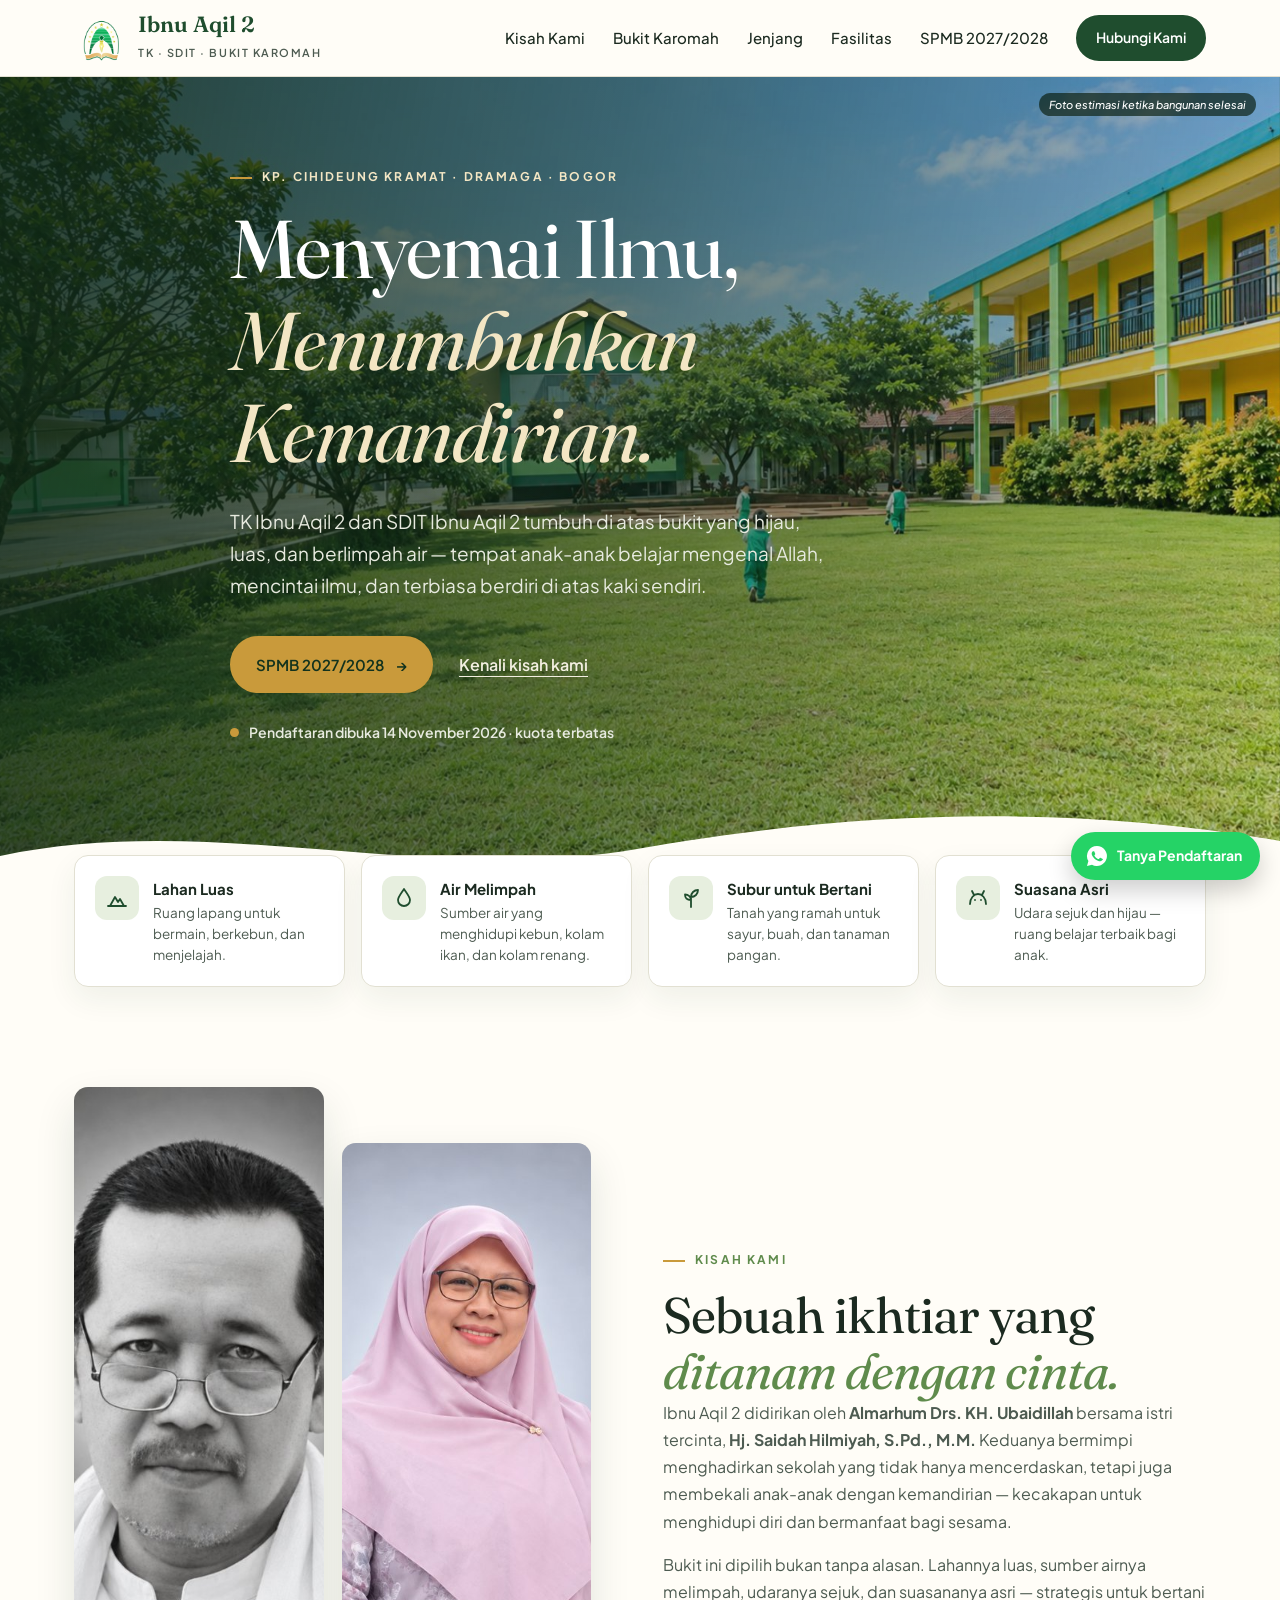
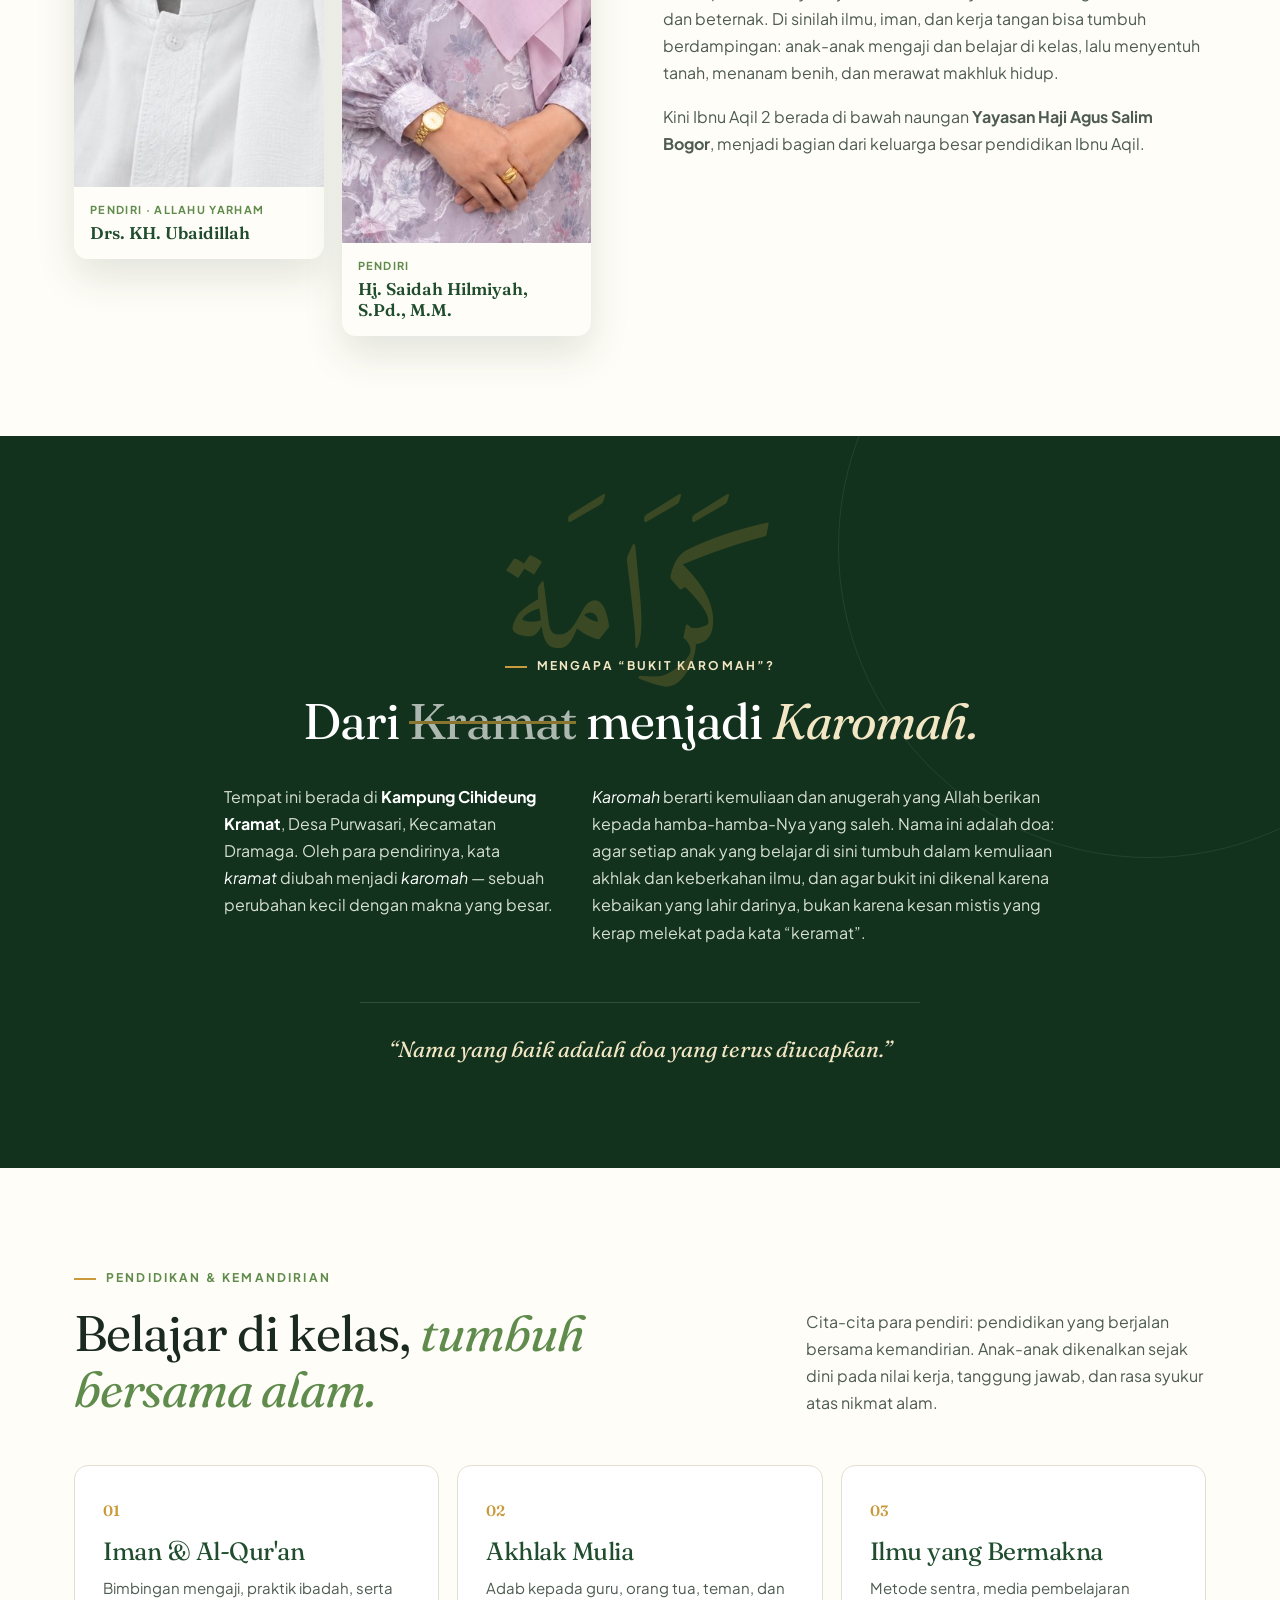
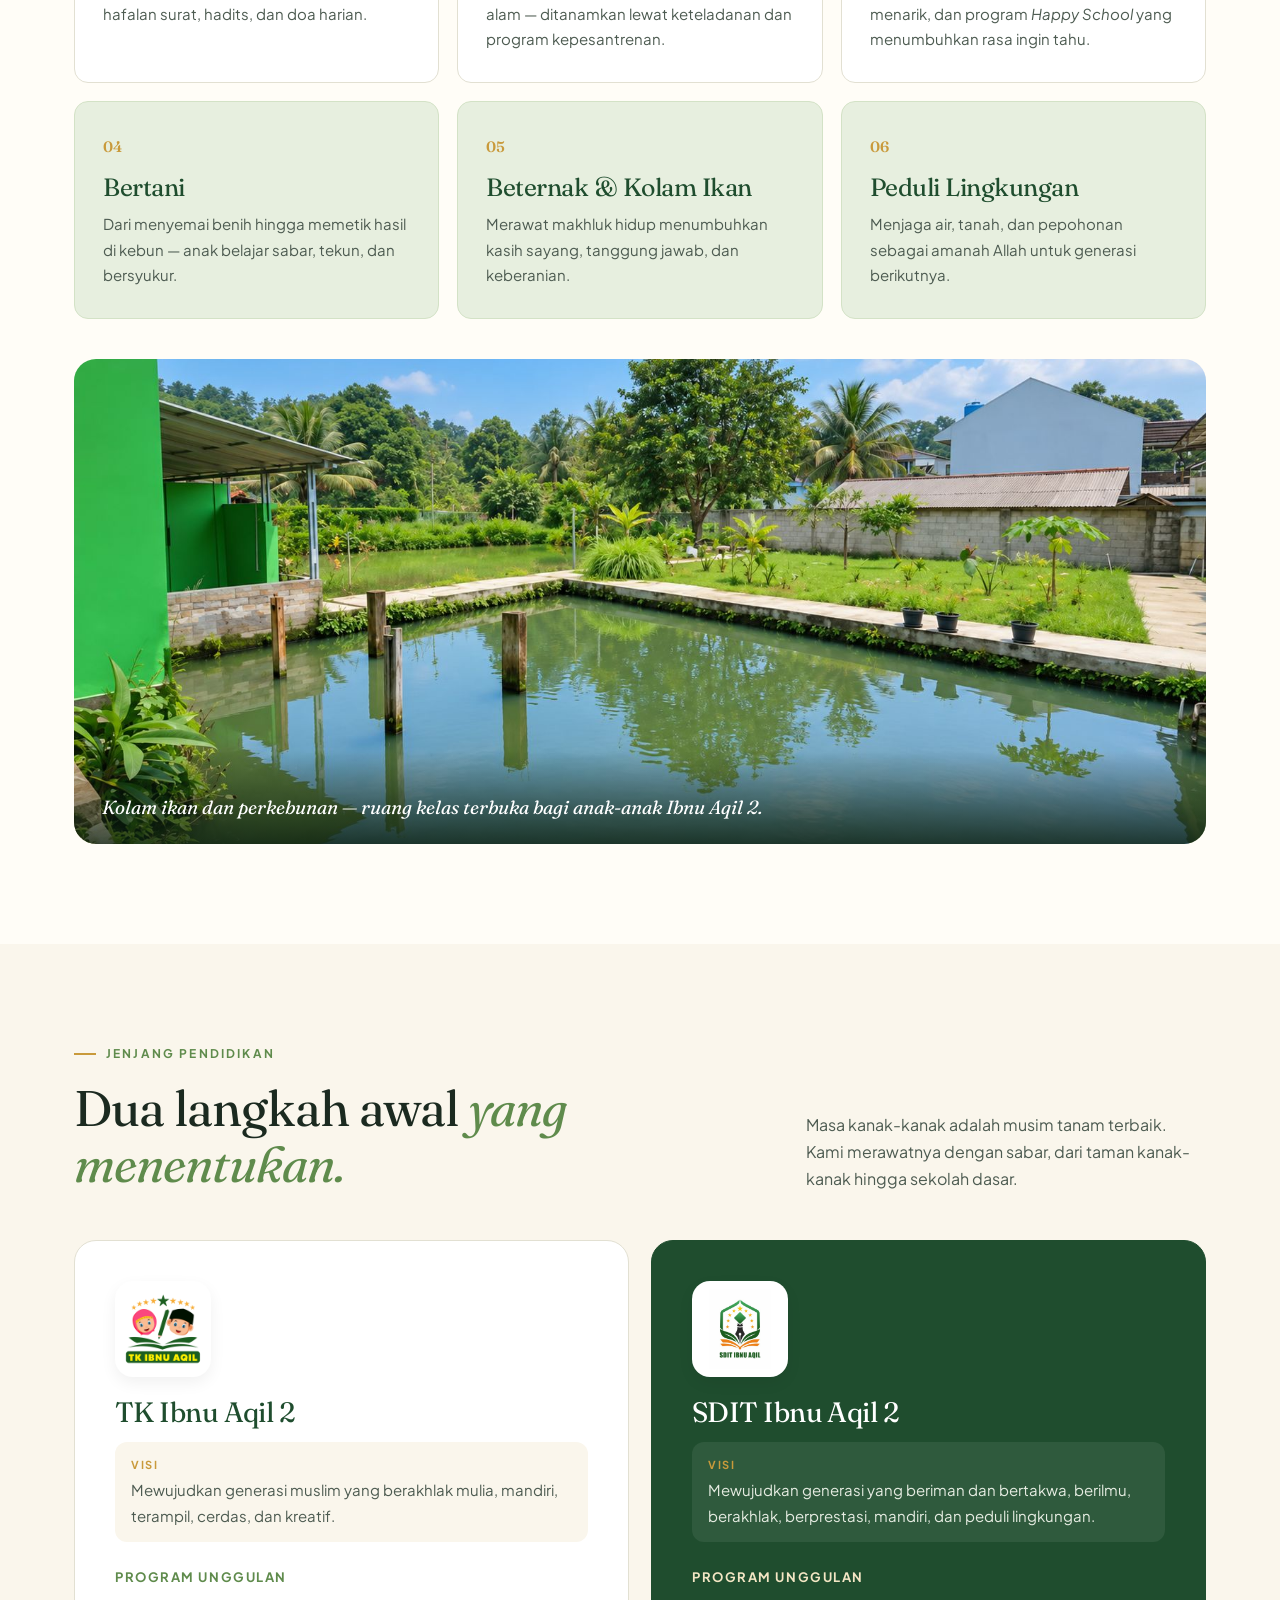
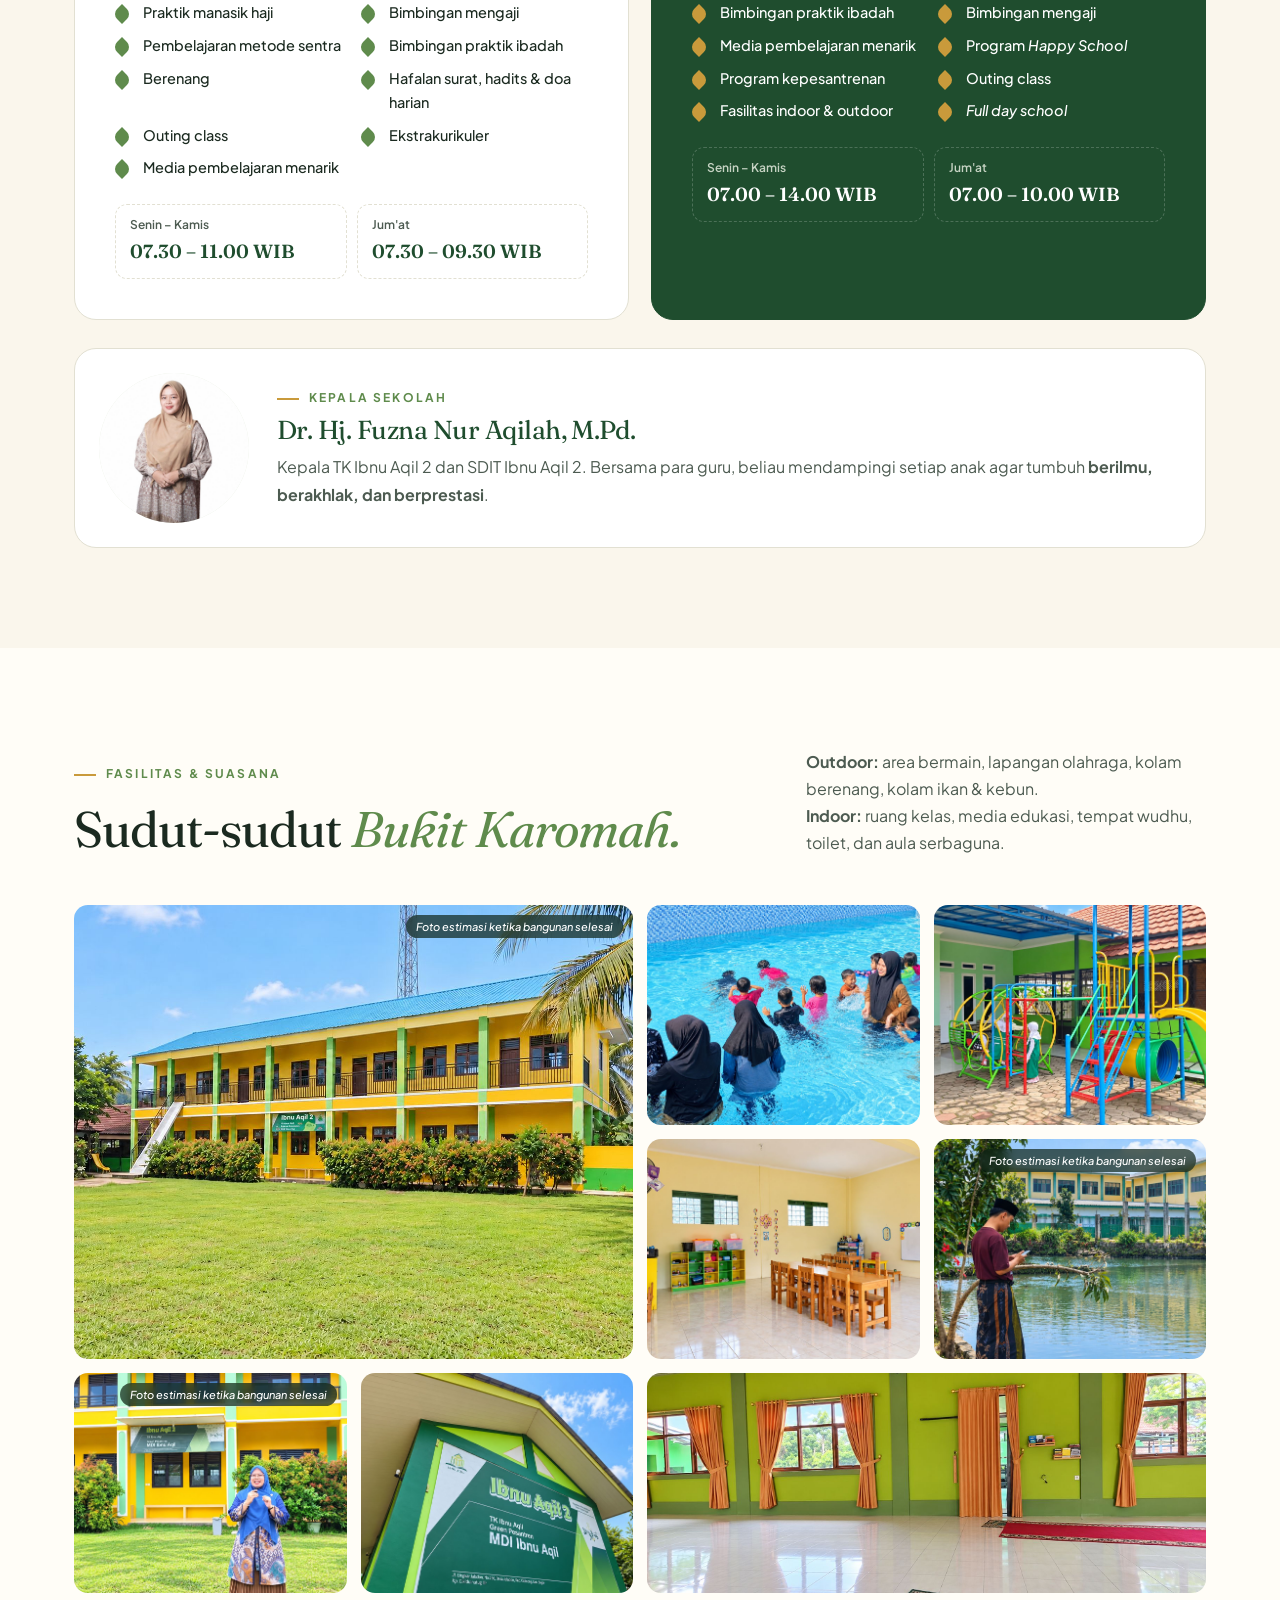
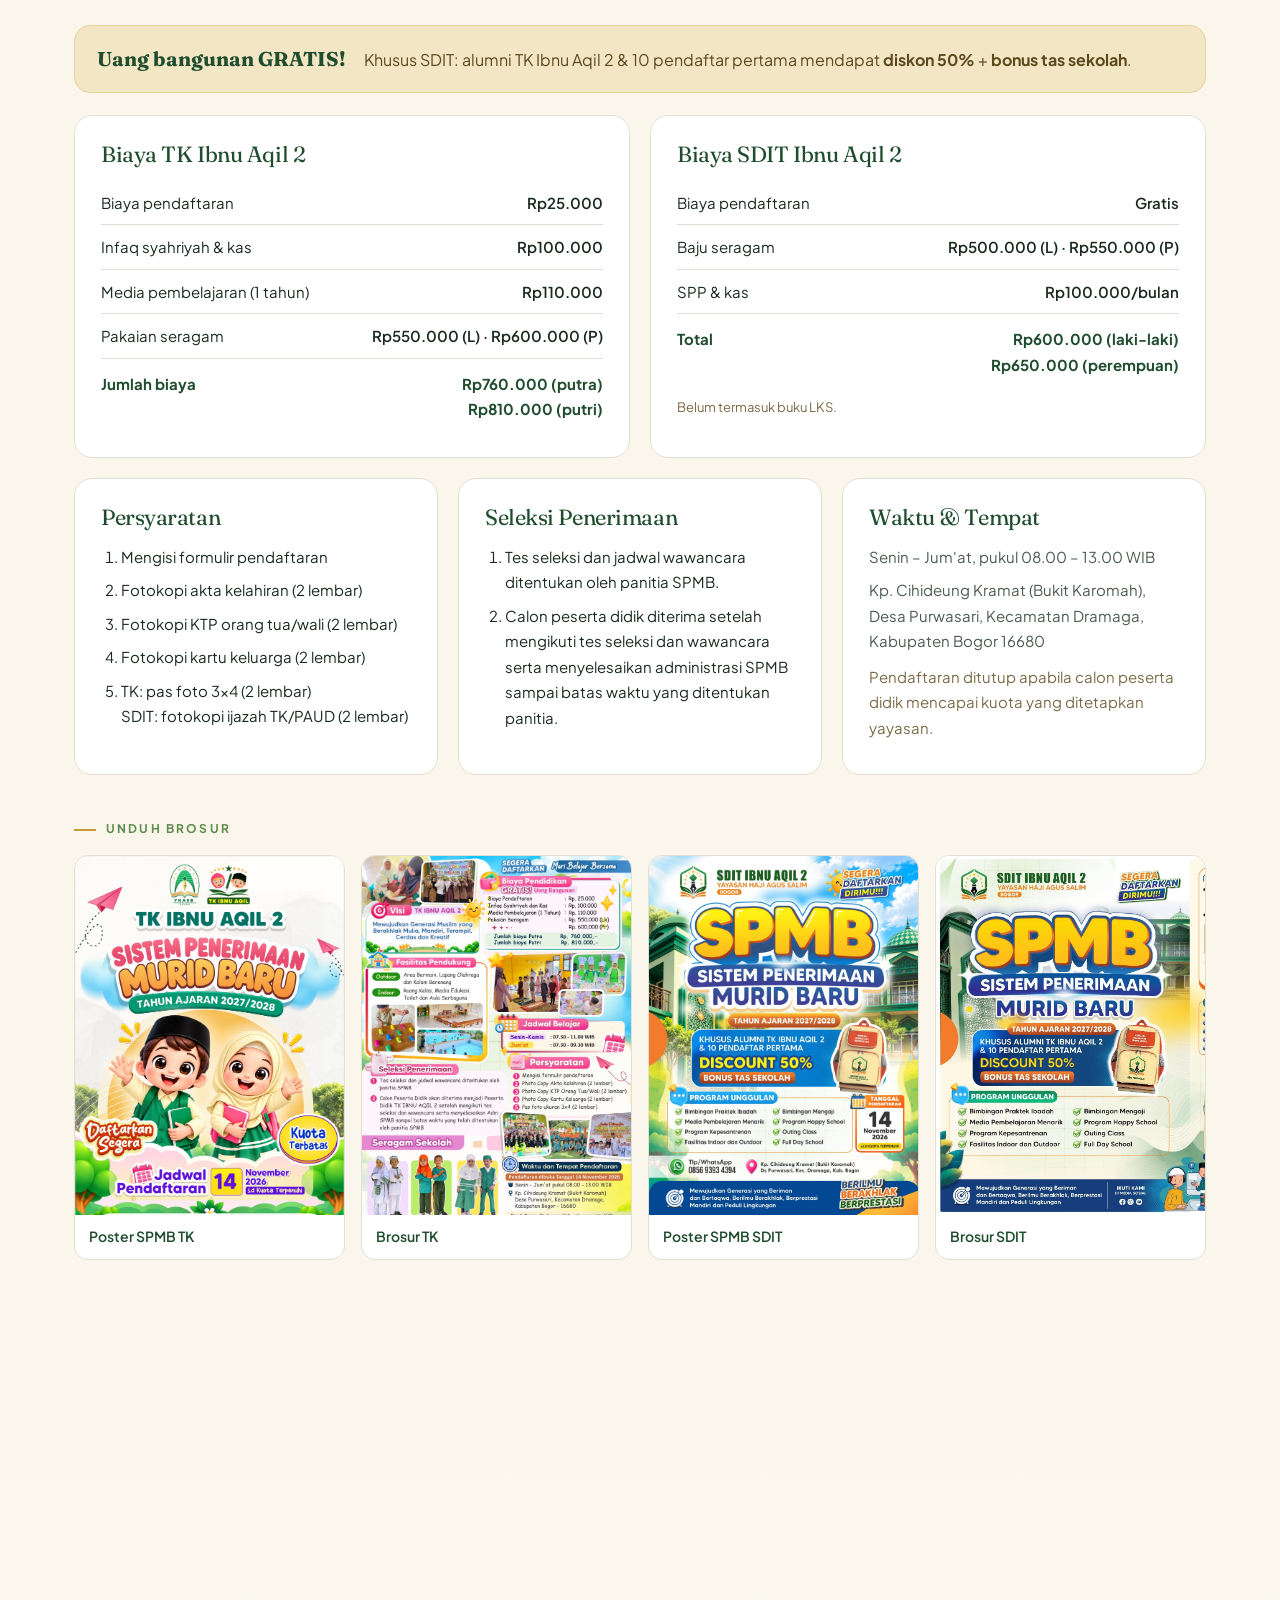
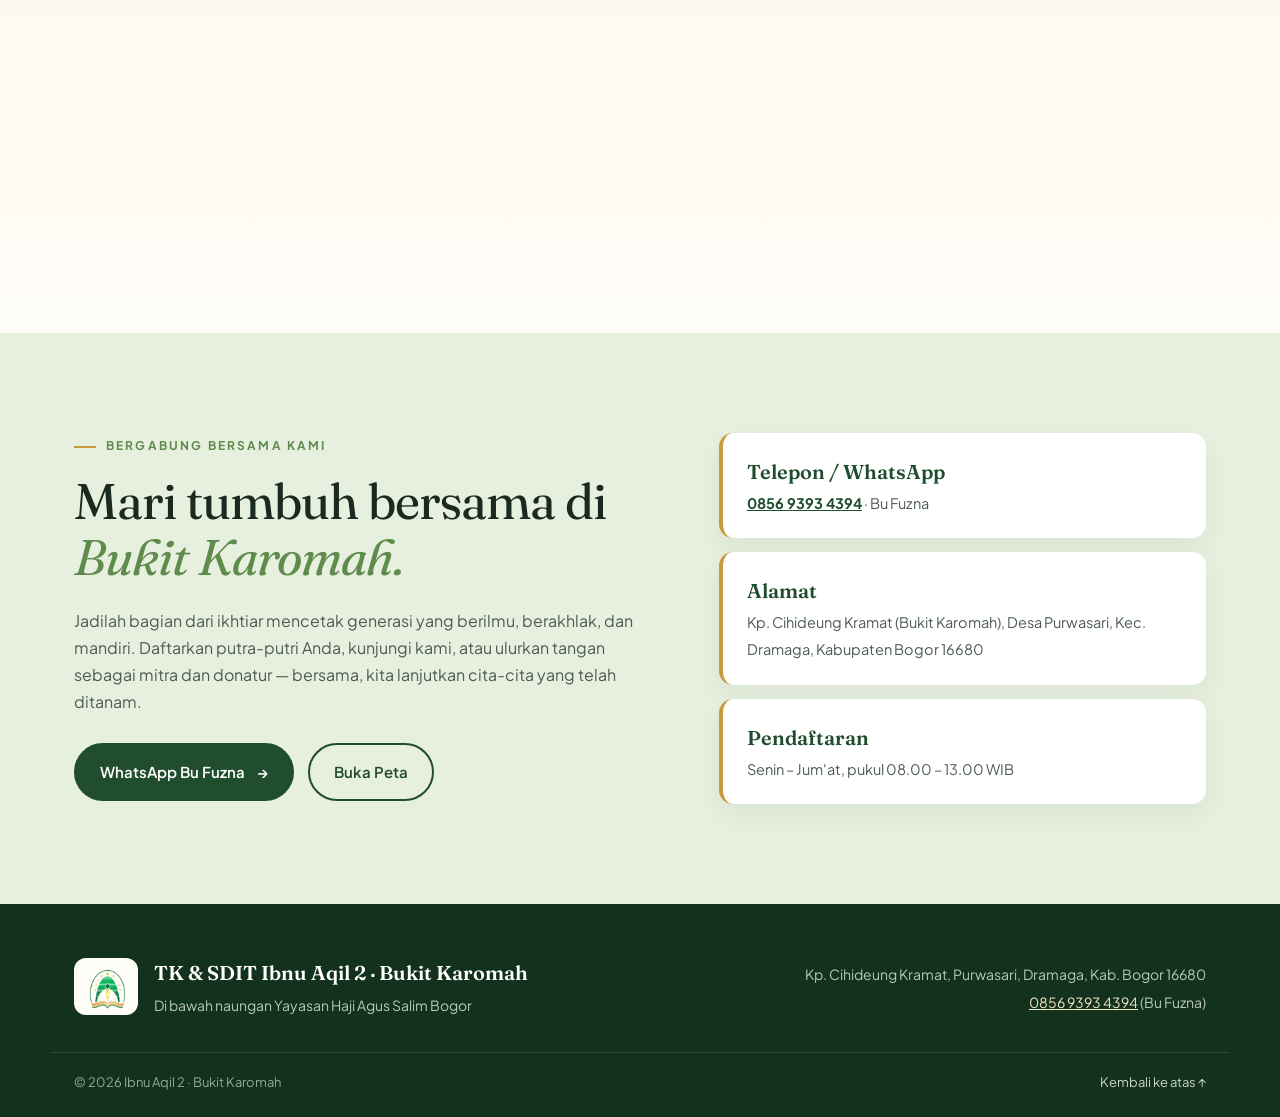
==== commit 3b42f8f5: "Tambah keterangan foto estimasi bangunan selesai Co-Authored-By: Claude Opus 5.5 <noreply@anthropic." ====
--- a/index.html
+++ b/index.html
@@ -50,6 +50,7 @@
       <div class="hero-media" aria-hidden="true">
         <img src="assets/foto/04-halaman-sekolah.jpg" alt="">
       </div>
+      <span class="photo-note hero-photo-note">Foto estimasi ketika bangunan selesai</span>
       <div class="container hero-inner">
         <p class="eyebrow light">Kp. Cihideung Kramat · Dramaga · Bogor</p>
         <h1>Menyemai Ilmu,<br><em>Menumbuhkan Kemandirian.</em></h1>
--- a/assets/css/style.css
+++ b/assets/css/style.css
@@ -243,6 +243,10 @@
 .wa-float{position:fixed;right:20px;bottom:20px;z-index:60;display:flex;align-items:center;gap:8px;background:#25d366;color:#fff;text-decoration:none;font-weight:700;font-size:14px;padding:12px 18px 12px 14px;border-radius:999px;box-shadow:0 10px 24px rgba(0,0,0,.2)}
 .wa-float svg{width:24px;height:24px;fill:#fff}
 
+.photo-note{position:absolute;top:10px;right:10px;z-index:3;background:rgba(10,30,16,.68);color:#fff;font-size:11px;font-weight:500;font-style:italic;padding:4px 10px;border-radius:999px;backdrop-filter:blur(4px);pointer-events:none;line-height:1.4}
+.hero-photo-note{top:16px;right:24px}
+@media(max-width:600px){.photo-note{font-size:10px;top:6px;right:6px;padding:3px 8px}.hero-photo-note{top:10px;right:12px}}
+
 /* Reveal */
 .reveal{opacity:0;transform:translateY(24px);transition:opacity .8s ease,transform .8s ease}
 .reveal.in{opacity:1;transform:none}
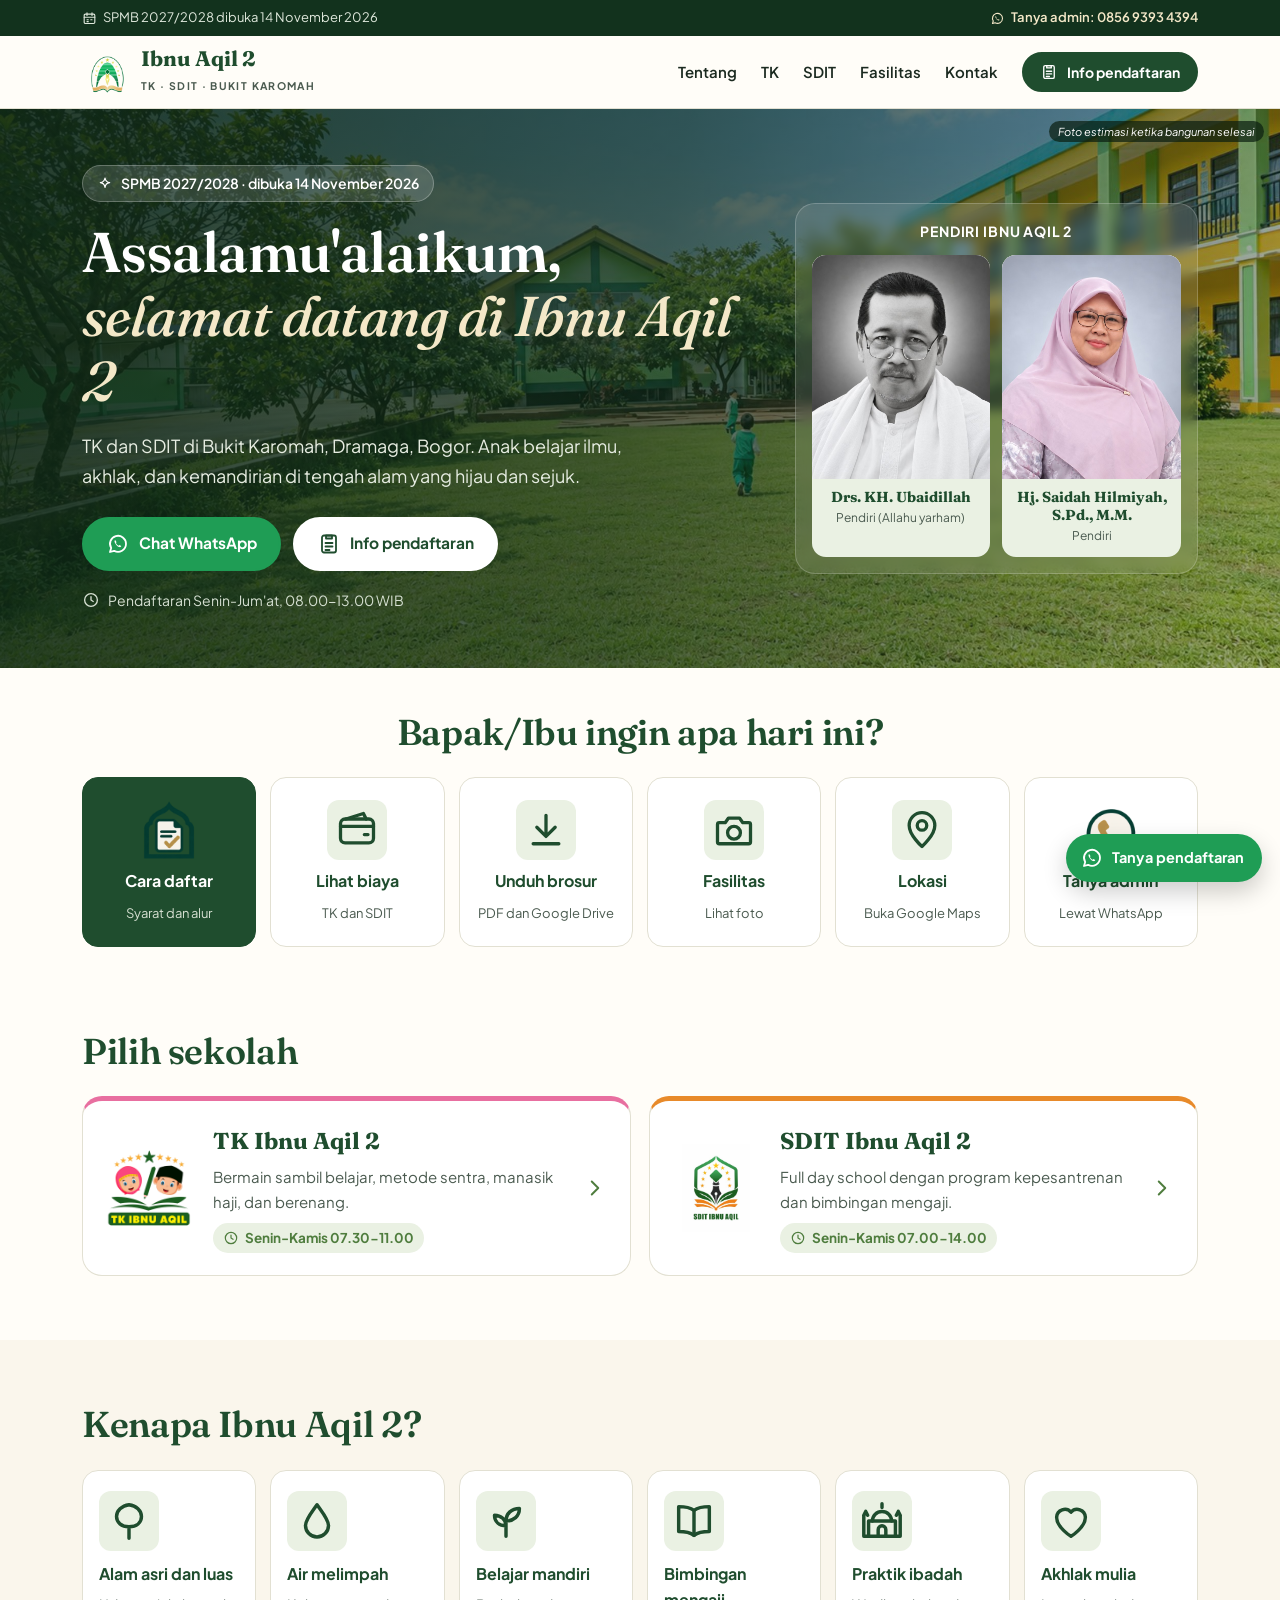
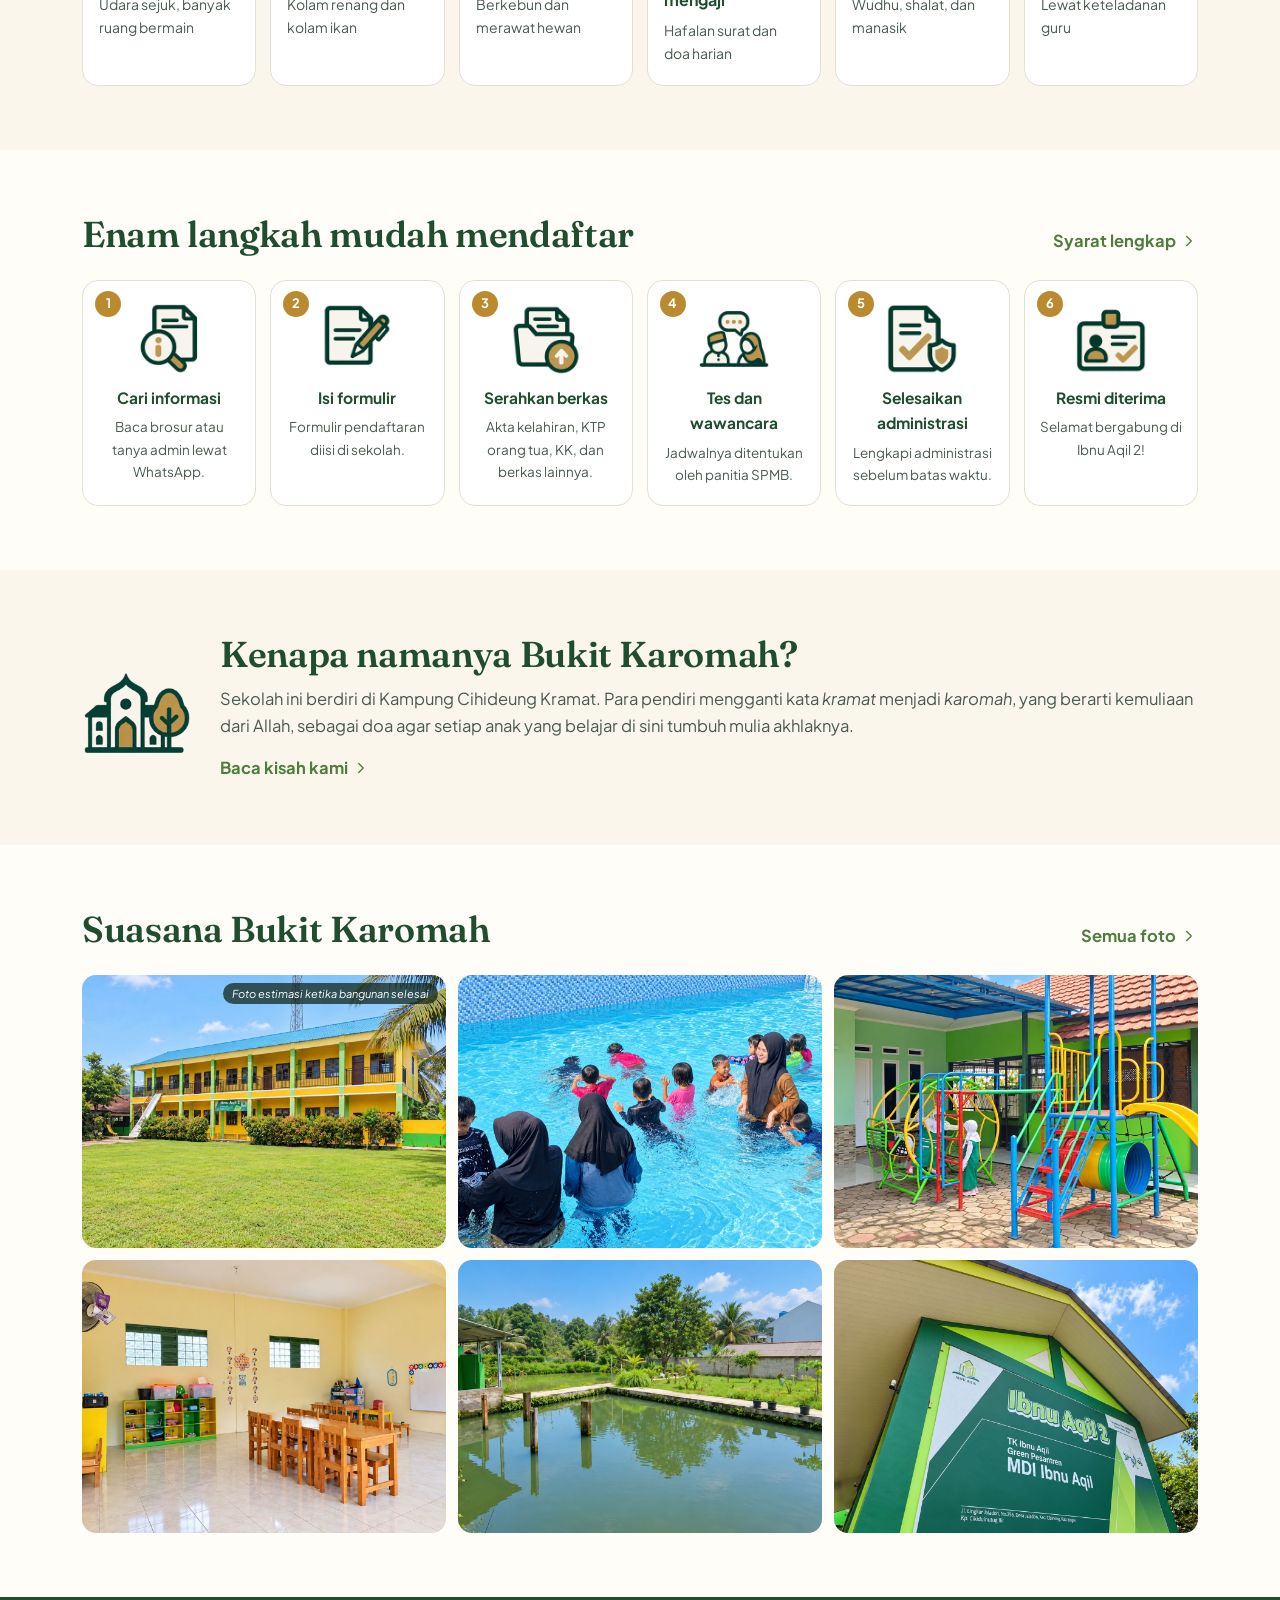
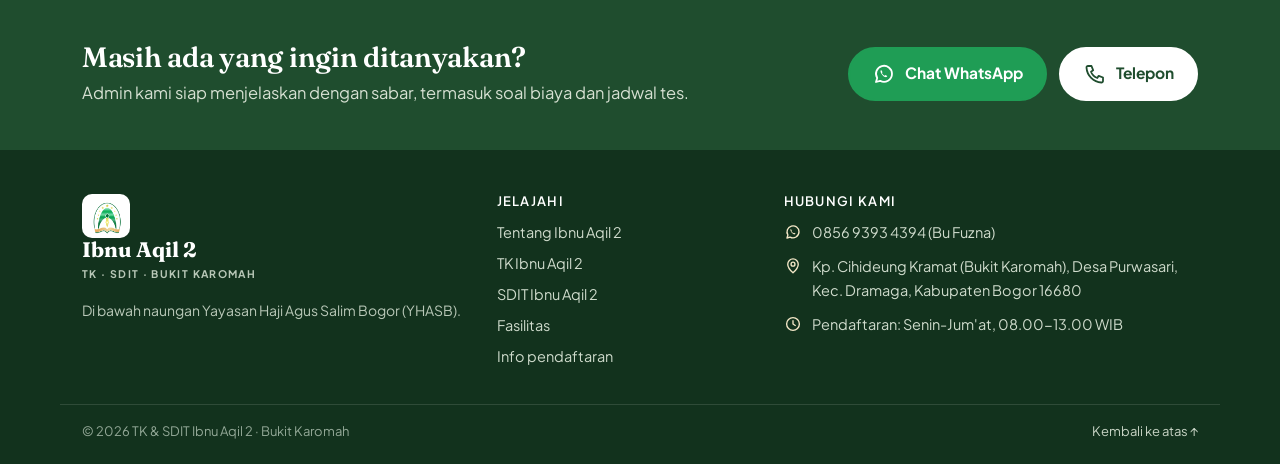
==== commit 4873b131: "Susun ulang jadi multi-halaman, ikon, lightbox, brosur PDF dan Drive Co-Authored-By: Claude Opus 5.5" ====
--- a/index.html
+++ b/index.html
@@ -1,385 +1,159 @@
 <!DOCTYPE html>
 <html lang="id">
 <head>
-  <meta charset="utf-8">
-  <meta name="viewport" content="width=device-width, initial-scale=1">
-  <title>TK &amp; SDIT Ibnu Aqil 2 · Bukit Karomah — Menyemai Ilmu, Menumbuhkan Kemandirian</title>
-  <meta name="description" content="TK Ibnu Aqil 2 dan SDIT Ibnu Aqil 2 di Bukit Karomah, Kp. Cihideung Kramat, Purwasari, Dramaga, Kabupaten Bogor. Penerimaan murid baru Tahun Ajaran 2027/2028 dibuka 14 November 2026.">
-  <meta name="theme-color" content="#1f4d2e">
-  <link rel="canonical" href="https://tk-sd.ibnuaqileducationcenter.id/">
-  <meta property="og:type" content="website">
-  <meta property="og:url" content="https://tk-sd.ibnuaqileducationcenter.id/">
-  <meta property="og:title" content="TK &amp; SDIT Ibnu Aqil 2 · Bukit Karomah">
-  <meta property="og:description" content="Menyemai ilmu, menumbuhkan kemandirian — di tengah alam yang luas, sejuk, dan berlimpah air. SPMB 2027/2028 dibuka 14 November 2026.">
-  <meta property="og:image" content="https://tk-sd.ibnuaqileducationcenter.id/assets/foto/04-halaman-sekolah.jpg">
-  <link rel="icon" type="image/png" href="assets/img/favicon.png">
-  <link rel="preconnect" href="https://fonts.googleapis.com">
-  <link rel="preconnect" href="https://fonts.gstatic.com" crossorigin>
-  <link href="https://fonts.googleapis.com/css2?family=Fraunces:ital,opsz,wght@0,9..144,400;0,9..144,600;1,9..144,400&family=Plus+Jakarta+Sans:wght@400;500;600;700&family=Amiri:wght@400;700&display=swap" rel="stylesheet">
-  <link rel="stylesheet" href="assets/css/style.css">
+<meta charset="utf-8">
+<meta name="viewport" content="width=device-width, initial-scale=1">
+<title>TK & SDIT Ibnu Aqil 2 · Bukit Karomah, Dramaga, Bogor</title>
+<meta name="description" content="TK Ibnu Aqil 2 dan SDIT Ibnu Aqil 2 di Bukit Karomah, Purwasari, Dramaga, Bogor. SPMB 2027/2028 dibuka 14 November 2026.">
+<meta name="theme-color" content="#1f4d2e">
+<link rel="canonical" href="https://tk-sd.ibnuaqileducationcenter.id/">
+<meta property="og:type" content="website">
+<meta property="og:url" content="https://tk-sd.ibnuaqileducationcenter.id/">
+<meta property="og:title" content="TK & SDIT Ibnu Aqil 2 · Bukit Karomah, Dramaga, Bogor">
+<meta property="og:description" content="TK Ibnu Aqil 2 dan SDIT Ibnu Aqil 2 di Bukit Karomah, Purwasari, Dramaga, Bogor. SPMB 2027/2028 dibuka 14 November 2026.">
+<meta property="og:image" content="https://tk-sd.ibnuaqileducationcenter.id/assets/foto/04-halaman-sekolah.jpg">
+<link rel="icon" type="image/png" href="assets/img/favicon.png">
+<link rel="preconnect" href="https://fonts.googleapis.com">
+<link rel="preconnect" href="https://fonts.gstatic.com" crossorigin>
+<link href="https://fonts.googleapis.com/css2?family=Fraunces:ital,opsz,wght@0,9..144,500;0,9..144,600;1,9..144,500&family=Plus+Jakarta+Sans:wght@400;500;600;700&family=Amiri:wght@400;700&display=swap" rel="stylesheet">
+<link rel="stylesheet" href="assets/css/style.css">
+<script src="assets/js/main.js" defer></script>
 </head>
 <body>
-  <a class="skip-link" href="#utama">Lewati ke konten</a>
+<a class="skip-link" href="#utama">Lewati ke konten</a>
+<div class="topline"><div class="container"><span><svg class="ic" viewBox="0 0 24 24" width="15" height="15" fill="none" stroke="currentColor" stroke-width="1.8" stroke-linecap="round" stroke-linejoin="round" aria-hidden="true"><rect x="3.5" y="5" width="17" height="15" rx="2"/><path d="M3.5 10h17M8 3v4M16 3v4M8 14h2M14 14h2M8 17h2"/></svg> SPMB 2027/2028 dibuka 14 November 2026</span><a href="https://wa.me/6285693934394?text=Assalamu%27alaikum%2C%20saya%20ingin%20bertanya%20tentang%20pendaftaran%20di%20TK/SDIT%20Ibnu%20Aqil%202." target="_blank" rel="noopener"><svg class="ic" viewBox="0 0 24 24" width="15" height="15" fill="none" stroke="currentColor" stroke-width="1.8" stroke-linecap="round" stroke-linejoin="round" aria-hidden="true"><path d="M20 11.8a8 8 0 0 1-11.9 7L4 20l1.2-4A8 8 0 1 1 20 11.8Z"/><path d="M8.6 8.4c-.6 1.8 1.8 5.6 4.7 6.7 1.1.4 2-.8 2-1.1l-2-1-.7.7c-1.2-.7-2.2-1.6-2.7-2.7l.6-.7-1-2Z" fill="currentColor" stroke="none"/></svg> Tanya admin: 0856 9393 4394</a></div></div>
+<header class="site-header">
+  <div class="container header-inner">
+    <a class="brand" href="index.html" aria-label="Ibnu Aqil 2, beranda">
+      <img src="assets/img/logo-yhasb.png" alt="Logo Yayasan Haji Agus Salim Bogor" width="48" height="43">
+      <span class="brand-text"><strong>Ibnu Aqil 2</strong><small>TK · SDIT · Bukit Karomah</small></span>
+    </a>
+    <button class="menu-toggle" aria-expanded="false" aria-controls="nav-utama" aria-label="Buka menu"><span></span><span></span><span></span></button>
+    <nav class="primary-nav" id="nav-utama" aria-label="Navigasi utama">
+      <a href="tentang.html">Tentang</a><a href="tk.html">TK</a><a href="sdit.html">SDIT</a><a href="fasilitas.html">Fasilitas</a><a href="kontak.html">Kontak</a>
+      <a class="btn btn-small" href="pendaftaran.html"><svg class="ic" viewBox="0 0 24 24" width="18" height="18" fill="none" stroke="currentColor" stroke-width="1.8" stroke-linecap="round" stroke-linejoin="round" aria-hidden="true"><rect x="5" y="3.5" width="14" height="17" rx="2"/><path d="M9 3.5h6v3H9zM8.5 11h7M8.5 14.5h7M8.5 18h4"/></svg> Info pendaftaran</a>
+    </nav>
+  </div>
+</header>
+<main id="utama">
 
-  <header class="site-header" id="atas">
-    <div class="container header-inner">
-      <a class="brand" href="#atas" aria-label="Ibnu Aqil 2, kembali ke atas">
-        <img src="assets/img/logo-yhasb.png" alt="Logo Yayasan Haji Agus Salim Bogor" width="52" height="46">
-        <span class="brand-text">
-          <strong>Ibnu Aqil 2</strong>
-          <small>TK · SDIT · Bukit Karomah</small>
-        </span>
+<section class="hero">
+  <img class="hero-bg" src="assets/foto/04-halaman-sekolah.jpg" alt="" width="1600" height="900" fetchpriority="high">
+  <span class="photo-note hero-note">Foto estimasi ketika bangunan selesai</span>
+  <div class="container hero-inner">
+    <div class="hero-copy">
+      <p class="pill"><svg class="ic" viewBox="0 0 24 24" width="16" height="16" fill="none" stroke="currentColor" stroke-width="1.8" stroke-linecap="round" stroke-linejoin="round" aria-hidden="true"><path d="M12 3c.6 4.2 2.8 6.4 7 7-4.2.6-6.4 2.8-7 7-.6-4.2-2.8-6.4-7-7 4.2-.6 6.4-2.8 7-7Z"/></svg> SPMB 2027/2028 · dibuka 14 November 2026</p>
+      <h1>Assalamu'alaikum,<br><span>selamat datang di Ibnu Aqil 2</span></h1>
+      <p class="hero-lead">TK dan SDIT di Bukit Karomah, Dramaga, Bogor. Anak belajar ilmu, akhlak, dan kemandirian di tengah alam yang hijau dan sejuk.</p>
+      <div class="hero-actions">
+        <a class="btn btn-wa" href="https://wa.me/6285693934394?text=Assalamu%27alaikum%2C%20saya%20ingin%20bertanya%20tentang%20pendaftaran%20di%20TK/SDIT%20Ibnu%20Aqil%202." target="_blank" rel="noopener"><svg class="ic" viewBox="0 0 24 24" width="24" height="24" fill="none" stroke="currentColor" stroke-width="1.8" stroke-linecap="round" stroke-linejoin="round" aria-hidden="true"><path d="M20 11.8a8 8 0 0 1-11.9 7L4 20l1.2-4A8 8 0 1 1 20 11.8Z"/><path d="M8.6 8.4c-.6 1.8 1.8 5.6 4.7 6.7 1.1.4 2-.8 2-1.1l-2-1-.7.7c-1.2-.7-2.2-1.6-2.7-2.7l.6-.7-1-2Z" fill="currentColor" stroke="none"/></svg> Chat WhatsApp</a>
+        <a class="btn btn-light" href="pendaftaran.html"><svg class="ic" viewBox="0 0 24 24" width="24" height="24" fill="none" stroke="currentColor" stroke-width="1.8" stroke-linecap="round" stroke-linejoin="round" aria-hidden="true"><rect x="5" y="3.5" width="14" height="17" rx="2"/><path d="M9 3.5h6v3H9zM8.5 11h7M8.5 14.5h7M8.5 18h4"/></svg> Info pendaftaran</a>
+      </div>
+      <p class="hero-hint"><svg class="ic" viewBox="0 0 24 24" width="18" height="18" fill="none" stroke="currentColor" stroke-width="1.8" stroke-linecap="round" stroke-linejoin="round" aria-hidden="true"><circle cx="12" cy="12" r="8.5"/><path d="M12 7.5V12l3 2"/></svg> Pendaftaran Senin-Jum'at, 08.00-13.00 WIB</p>
+    </div>
+    <div class="hero-side">
+      <p class="hero-side-title">Pendiri Ibnu Aqil 2</p>
+      <div class="founders founders-hero">
+  <figure class="founder zoom"><img src="assets/foto/pendiri-kh-ubaidillah.jpg" alt="Almarhum Drs. KH. Ubaidillah" width="700" height="875" data-zoom><figcaption><strong>Drs. KH. Ubaidillah</strong><span>Pendiri (Allahu yarham)</span></figcaption></figure>
+  <figure class="founder zoom"><img src="assets/foto/pendiri-hj-saidah-hilmiyah.jpg" alt="Hj. Saidah Hilmiyah, S.Pd., M.M." width="700" height="875" data-zoom><figcaption><strong>Hj. Saidah Hilmiyah, S.Pd., M.M.</strong><span>Pendiri</span></figcaption></figure>
+</div>
+    </div>
+  </div>
+</section>
+
+<section class="quick">
+  <div class="container">
+    <h2 class="title">Bapak/Ibu ingin apa hari ini?</h2>
+    <div class="quick-grid">
+      <a class="tile tile-green" href="pendaftaran.html"><img class="ikon" src="assets/ikon/pendaftaran.png" alt="" width="56" height="56" loading="lazy"><strong>Cara daftar</strong><span>Syarat dan alur</span></a>
+      <a class="tile" href="pendaftaran.html#biaya"><svg class="ic" viewBox="0 0 24 24" width="34" height="34" fill="none" stroke="currentColor" stroke-width="1.8" stroke-linecap="round" stroke-linejoin="round" aria-hidden="true"><rect x="3" y="6" width="18" height="13" rx="2.5"/><path d="M3 10h18M16 14.5h2"/><path d="M6 6 15.5 3 17 6"/></svg><strong>Lihat biaya</strong><span>TK dan SDIT</span></a>
+      <a class="tile" href="pendaftaran.html#brosur"><svg class="ic" viewBox="0 0 24 24" width="34" height="34" fill="none" stroke="currentColor" stroke-width="1.8" stroke-linecap="round" stroke-linejoin="round" aria-hidden="true"><path d="M12 4v11M7 10.5l5 5 5-5M5 19.5h14"/></svg><strong>Unduh brosur</strong><span>PDF dan Google Drive</span></a>
+      <a class="tile" href="fasilitas.html"><svg class="ic" viewBox="0 0 24 24" width="34" height="34" fill="none" stroke="currentColor" stroke-width="1.8" stroke-linecap="round" stroke-linejoin="round" aria-hidden="true"><path d="M4 8h3.2L9 5.5h6L16.8 8H20a1 1 0 0 1 1 1v9.5a1 1 0 0 1-1 1H4a1 1 0 0 1-1-1V9a1 1 0 0 1 1-1Z"/><circle cx="12" cy="13.5" r="3.5"/></svg><strong>Fasilitas</strong><span>Lihat foto</span></a>
+      <a class="tile" href="https://share.google/VIJD6dRZKIfdeL0yL" target="_blank" rel="noopener"><svg class="ic" viewBox="0 0 24 24" width="34" height="34" fill="none" stroke="currentColor" stroke-width="1.8" stroke-linecap="round" stroke-linejoin="round" aria-hidden="true"><path d="M12 21s-7-6.2-7-11.5a7 7 0 0 1 14 0C19 14.8 12 21 12 21Z"/><circle cx="12" cy="9.5" r="2.6"/></svg><strong>Lokasi</strong><span>Buka Google Maps</span></a>
+      <a class="tile" href="https://wa.me/6285693934394?text=Assalamu%27alaikum%2C%20saya%20ingin%20bertanya%20tentang%20pendaftaran%20di%20TK/SDIT%20Ibnu%20Aqil%202." target="_blank" rel="noopener"><img class="ikon" src="assets/ikon/whatsapp.png" alt="" width="56" height="56" loading="lazy"><strong>Tanya admin</strong><span>Lewat WhatsApp</span></a>
+    </div>
+  </div>
+</section>
+
+<section class="section">
+  <div class="container">
+    <div class="head"><h2 class="title">Pilih sekolah</h2></div>
+    <div class="units">
+      <a class="unit unit-tk" href="tk.html">
+        <img src="assets/img/logo-tk-ibnu-aqil.png" alt="Logo TK Ibnu Aqil" width="88" height="88">
+        <div><strong>TK Ibnu Aqil 2</strong><span>Bermain sambil belajar, metode sentra, manasik haji, dan berenang.</span>
+        <em><svg class="ic" viewBox="0 0 24 24" width="16" height="16" fill="none" stroke="currentColor" stroke-width="1.8" stroke-linecap="round" stroke-linejoin="round" aria-hidden="true"><circle cx="12" cy="12" r="8.5"/><path d="M12 7.5V12l3 2"/></svg> Senin-Kamis 07.30-11.00</em></div><svg class="ic unit-arrow" viewBox="0 0 24 24" width="26" height="26" fill="none" stroke="currentColor" stroke-width="1.8" stroke-linecap="round" stroke-linejoin="round" aria-hidden="true"><path d="m9 6 6 6-6 6"/></svg>
       </a>
-      <button class="menu-toggle" aria-expanded="false" aria-controls="nav-utama" aria-label="Buka menu">
-        <span></span><span></span><span></span>
-      </button>
-      <nav class="primary-nav" id="nav-utama" aria-label="Navigasi utama">
-        <a href="#kisah">Kisah Kami</a>
-        <a href="#karomah">Bukit Karomah</a>
-        <a href="#jenjang">Jenjang</a>
-        <a href="#fasilitas">Fasilitas</a>
-        <a href="#spmb">SPMB 2027/2028</a>
-        <a class="btn btn-small" href="#kontak">Hubungi Kami</a>
-      </nav>
+      <a class="unit unit-sd" href="sdit.html">
+        <img src="assets/img/logo-sdit-ibnu-aqil.jpg" alt="Logo SDIT Ibnu Aqil" width="88" height="114">
+        <div><strong>SDIT Ibnu Aqil 2</strong><span>Full day school dengan program kepesantrenan dan bimbingan mengaji.</span>
+        <em><svg class="ic" viewBox="0 0 24 24" width="16" height="16" fill="none" stroke="currentColor" stroke-width="1.8" stroke-linecap="round" stroke-linejoin="round" aria-hidden="true"><circle cx="12" cy="12" r="8.5"/><path d="M12 7.5V12l3 2"/></svg> Senin-Kamis 07.00-14.00</em></div><svg class="ic unit-arrow" viewBox="0 0 24 24" width="26" height="26" fill="none" stroke="currentColor" stroke-width="1.8" stroke-linecap="round" stroke-linejoin="round" aria-hidden="true"><path d="m9 6 6 6-6 6"/></svg>
+      </a>
     </div>
-  </header>
+  </div>
+</section>
 
-  <main id="utama">
-    <!-- HERO -->
-    <section class="hero">
-      <div class="hero-media" aria-hidden="true">
-        <img src="assets/foto/04-halaman-sekolah.jpg" alt="">
-      </div>
-      <span class="photo-note hero-photo-note">Foto estimasi ketika bangunan selesai</span>
-      <div class="container hero-inner">
-        <p class="eyebrow light">Kp. Cihideung Kramat · Dramaga · Bogor</p>
-        <h1>Menyemai Ilmu,<br><em>Menumbuhkan Kemandirian.</em></h1>
-        <p class="hero-lead">TK Ibnu Aqil 2 dan SDIT Ibnu Aqil 2 tumbuh di atas bukit yang hijau, luas, dan berlimpah air — tempat anak-anak belajar mengenal Allah, mencintai ilmu, dan terbiasa berdiri di atas kaki sendiri.</p>
-        <div class="hero-actions">
-          <a class="btn btn-gold" href="#spmb">SPMB 2027/2028 <span aria-hidden="true">→</span></a>
-          <a class="link-light" href="#kisah">Kenali kisah kami</a>
-        </div>
-        <p class="hero-note"><span class="dot" aria-hidden="true"></span>Pendaftaran dibuka 14 November 2026 · kuota terbatas</p>
-      </div>
-      <div class="hero-wave" aria-hidden="true">
-        <svg viewBox="0 0 1440 120" preserveAspectRatio="none"><path d="M0 80 C 240 20 480 120 720 70 S 1200 10 1440 60 V120 H0 Z"/></svg>
-      </div>
-    </section>
+<section class="section section-soft">
+  <div class="container">
+    <h2 class="title">Kenapa Ibnu Aqil 2?</h2>
+    <ul class="reasons">
+      <li><svg class="ic" viewBox="0 0 24 24" width="32" height="32" fill="none" stroke="currentColor" stroke-width="1.8" stroke-linecap="round" stroke-linejoin="round" aria-hidden="true"><path d="M12 21v-6M12 15c-4 0-6.5-2.3-6.5-5.3S8.2 4 12 3.5c3.8.5 6.5 3 6.5 6.2S16 15 12 15Z"/></svg><strong>Alam asri dan luas</strong><span>Udara sejuk, banyak ruang bermain</span></li>
+      <li><svg class="ic" viewBox="0 0 24 24" width="32" height="32" fill="none" stroke="currentColor" stroke-width="1.8" stroke-linecap="round" stroke-linejoin="round" aria-hidden="true"><path d="M12 3.5c3 4.3 6 7.8 6 10.8a6 6 0 0 1-12 0c0-3 3-6.5 6-10.8Z"/></svg><strong>Air melimpah</strong><span>Kolam renang dan kolam ikan</span></li>
+      <li><svg class="ic" viewBox="0 0 24 24" width="32" height="32" fill="none" stroke="currentColor" stroke-width="1.8" stroke-linecap="round" stroke-linejoin="round" aria-hidden="true"><path d="M12 20v-8M12 12c0-4 3-6.5 7-6.5 0 4-3 6.5-7 6.5ZM12 14.5c0-3-2.5-5.5-6-5.5 0 3.5 2.5 5.5 6 5.5Z"/></svg><strong>Belajar mandiri</strong><span>Berkebun dan merawat hewan</span></li>
+      <li><svg class="ic" viewBox="0 0 24 24" width="32" height="32" fill="none" stroke="currentColor" stroke-width="1.8" stroke-linecap="round" stroke-linejoin="round" aria-hidden="true"><path d="M12 6.5C10 5 7.5 4.5 4 4.5v13c3.5 0 6 .5 8 2 2-1.5 4.5-2 8-2v-13c-3.5 0-6 .5-8 2Z"/><path d="M12 6.5v13"/></svg><strong>Bimbingan mengaji</strong><span>Hafalan surat dan doa harian</span></li>
+      <li><svg class="ic" viewBox="0 0 24 24" width="32" height="32" fill="none" stroke="currentColor" stroke-width="1.8" stroke-linecap="round" stroke-linejoin="round" aria-hidden="true"><path d="M12 3v2M7 12a5 5 0 0 1 10 0"/><path d="M5 12h14v8H5zM10 20v-3.5a2 2 0 0 1 4 0V20M2.5 20V9M21.5 20V9M2.5 9l1-2 1 2M19.5 9l1-2 1 2M2.5 20h19"/></svg><strong>Praktik ibadah</strong><span>Wudhu, shalat, dan manasik</span></li>
+      <li><svg class="ic" viewBox="0 0 24 24" width="32" height="32" fill="none" stroke="currentColor" stroke-width="1.8" stroke-linecap="round" stroke-linejoin="round" aria-hidden="true"><path d="M12 20s-7.5-4.6-7.5-10A4.3 4.3 0 0 1 12 7.4 4.3 4.3 0 0 1 19.5 10C19.5 15.4 12 20 12 20Z"/></svg><strong>Akhlak mulia</strong><span>Lewat keteladanan guru</span></li>
+    </ul>
+  </div>
+</section>
 
-    <!-- KEUNGGULAN ALAM -->
-    <section class="nature-strip" aria-label="Keunggulan tempat">
-      <div class="container nature-grid">
-        <div class="nature-item">
-          <span class="icon" aria-hidden="true"><svg viewBox="0 0 24 24"><path d="M3 20h18M5 20l5-9 3 5 2-3 4 7"/></svg></span>
-          <div><strong>Lahan Luas</strong><p>Ruang lapang untuk bermain, berkebun, dan menjelajah.</p></div>
-        </div>
-        <div class="nature-item">
-          <span class="icon" aria-hidden="true"><svg viewBox="0 0 24 24"><path d="M12 3c3 4.5 6 8 6 11a6 6 0 0 1-12 0c0-3 3-6.5 6-11z"/></svg></span>
-          <div><strong>Air Melimpah</strong><p>Sumber air yang menghidupi kebun, kolam ikan, dan kolam renang.</p></div>
-        </div>
-        <div class="nature-item">
-          <span class="icon" aria-hidden="true"><svg viewBox="0 0 24 24"><path d="M12 21V11M12 11c0-4 3-7 7-7 0 4-3 7-7 7zM12 14c0-3-2.5-5.5-6-5.5 0 3.5 2.5 5.5 6 5.5z"/></svg></span>
-          <div><strong>Subur untuk Bertani</strong><p>Tanah yang ramah untuk sayur, buah, dan tanaman pangan.</p></div>
-        </div>
-        <div class="nature-item">
-          <span class="icon" aria-hidden="true"><svg viewBox="0 0 24 24"><path d="M4 18c0-6 4-10 8-10s8 4 8 10M8 9 6 5M16 9l2-4M9 14h.01M15 14h.01"/></svg></span>
-          <div><strong>Suasana Asri</strong><p>Udara sejuk dan hijau — ruang belajar terbaik bagi anak.</p></div>
-        </div>
-      </div>
-    </section>
+<section class="section">
+  <div class="container">
+    <div class="head"><h2 class="title">Enam langkah mudah mendaftar</h2><a class="more" href="pendaftaran.html">Syarat lengkap <svg class="ic" viewBox="0 0 24 24" width="18" height="18" fill="none" stroke="currentColor" stroke-width="1.8" stroke-linecap="round" stroke-linejoin="round" aria-hidden="true"><path d="m9 6 6 6-6 6"/></svg></a></div>
+    <ol class="steps"><li><span class="step-num">1</span><img class="ikon" src="assets/ikon/cari-info.png" alt="" width="72" height="72" loading="lazy"><strong>Cari informasi</strong><span>Baca brosur atau tanya admin lewat WhatsApp.</span></li><li><span class="step-num">2</span><img class="ikon" src="assets/ikon/isi-formulir.png" alt="" width="72" height="72" loading="lazy"><strong>Isi formulir</strong><span>Formulir pendaftaran diisi di sekolah.</span></li><li><span class="step-num">3</span><img class="ikon" src="assets/ikon/serahkan-berkas.png" alt="" width="72" height="72" loading="lazy"><strong>Serahkan berkas</strong><span>Akta kelahiran, KTP orang tua, KK, dan berkas lainnya.</span></li><li><span class="step-num">4</span><img class="ikon" src="assets/ikon/wawancara.png" alt="" width="72" height="72" loading="lazy"><strong>Tes dan wawancara</strong><span>Jadwalnya ditentukan oleh panitia SPMB.</span></li><li><span class="step-num">5</span><img class="ikon" src="assets/ikon/verifikasi.png" alt="" width="72" height="72" loading="lazy"><strong>Selesaikan administrasi</strong><span>Lengkapi administrasi sebelum batas waktu.</span></li><li><span class="step-num">6</span><img class="ikon" src="assets/ikon/diterima.png" alt="" width="72" height="72" loading="lazy"><strong>Resmi diterima</strong><span>Selamat bergabung di Ibnu Aqil 2!</span></li></ol>
+  </div>
+</section>
 
-    <!-- KISAH -->
-    <section class="section" id="kisah">
-      <div class="container split">
-        <div class="founders">
-          <figure class="founder">
-            <img src="assets/foto/pendiri-kh-ubaidillah.jpg" alt="Almarhum Drs. KH. Ubaidillah" loading="lazy" width="560" height="700">
-            <figcaption><small>Pendiri · Allahu yarham</small><strong>Drs. KH. Ubaidillah</strong></figcaption>
-          </figure>
-          <figure class="founder founder-offset">
-            <img src="assets/foto/pendiri-hj-saidah-hilmiyah.jpg" alt="Hj. Saidah Hilmiyah, S.Pd., M.M." loading="lazy" width="525" height="700">
-            <figcaption><small>Pendiri</small><strong>Hj. Saidah Hilmiyah, S.Pd., M.M.</strong></figcaption>
-          </figure>
-        </div>
-        <div class="split-copy">
-          <p class="eyebrow">Kisah Kami</p>
-          <h2>Sebuah ikhtiar yang <em>ditanam dengan cinta.</em></h2>
-          <p>Ibnu Aqil 2 didirikan oleh <strong>Almarhum Drs. KH. Ubaidillah</strong> bersama istri tercinta, <strong>Hj. Saidah Hilmiyah, S.Pd., M.M.</strong> Keduanya bermimpi menghadirkan sekolah yang tidak hanya mencerdaskan, tetapi juga membekali anak-anak dengan kemandirian — kecakapan untuk menghidupi diri dan bermanfaat bagi sesama.</p>
-          <p>Bukit ini dipilih bukan tanpa alasan. Lahannya luas, sumber airnya melimpah, udaranya sejuk, dan suasananya asri — strategis untuk bertani dan beternak. Di sinilah ilmu, iman, dan kerja tangan bisa tumbuh berdampingan: anak-anak mengaji dan belajar di kelas, lalu menyentuh tanah, menanam benih, dan merawat makhluk hidup.</p>
-          <p>Kini Ibnu Aqil 2 berada di bawah naungan <strong>Yayasan Haji Agus Salim Bogor</strong>, menjadi bagian dari keluarga besar pendidikan Ibnu Aqil.</p>
-        </div>
-      </div>
-    </section>
+<section class="section section-soft karomah-teaser">
+  <div class="container teaser-inner">
+    <img class="ikon" src="assets/ikon/bukit.png" alt="" width="96" height="96" loading="lazy">
+    <div>
+      <h2 class="title">Kenapa namanya Bukit Karomah?</h2>
+      <p>Sekolah ini berdiri di Kampung Cihideung Kramat. Para pendiri mengganti kata <em>kramat</em> menjadi <em>karomah</em>, yang berarti kemuliaan dari Allah, sebagai doa agar setiap anak yang belajar di sini tumbuh mulia akhlaknya.</p>
+      <a class="more" href="tentang.html">Baca kisah kami <svg class="ic" viewBox="0 0 24 24" width="18" height="18" fill="none" stroke="currentColor" stroke-width="1.8" stroke-linecap="round" stroke-linejoin="round" aria-hidden="true"><path d="m9 6 6 6-6 6"/></svg></a>
+    </div>
+  </div>
+</section>
 
-    <!-- KAROMAH -->
-    <section class="section karomah" id="karomah">
-      <div class="container karomah-inner">
-        <div class="arabic" aria-hidden="true">كَرَامَة</div>
-        <p class="eyebrow light">Mengapa “Bukit Karomah”?</p>
-        <h2>Dari <span class="strike">Kramat</span> menjadi <em>Karomah.</em></h2>
-        <div class="karomah-cols">
-          <p>Tempat ini berada di <strong>Kampung Cihideung Kramat</strong>, Desa Purwasari, Kecamatan Dramaga. Oleh para pendirinya, kata <em>kramat</em> diubah menjadi <em>karomah</em> — sebuah perubahan kecil dengan makna yang besar.</p>
-          <p><em>Karomah</em> berarti kemuliaan dan anugerah yang Allah berikan kepada hamba-hamba-Nya yang saleh. Nama ini adalah doa: agar setiap anak yang belajar di sini tumbuh dalam kemuliaan akhlak dan keberkahan ilmu, dan agar bukit ini dikenal karena kebaikan yang lahir darinya, bukan karena kesan mistis yang kerap melekat pada kata “keramat”.</p>
-        </div>
-        <blockquote>“Nama yang baik adalah doa yang terus diucapkan.”</blockquote>
-      </div>
-    </section>
+<section class="section">
+  <div class="container"><div class="head"><h2 class="title">Suasana Bukit Karomah</h2><a class="more" href="fasilitas.html">Semua foto <svg class="ic" viewBox="0 0 24 24" width="18" height="18" fill="none" stroke="currentColor" stroke-width="1.8" stroke-linecap="round" stroke-linejoin="round" aria-hidden="true"><path d="m9 6 6 6-6 6"/></svg></a></div></div>
+  <div class="container"><div class="strip strip-6"><figure class="zoom "><img src="assets/foto/05-gedung-tk-dan-sdit.jpg" alt="Gedung TK dan SDIT" width="1600" height="900" loading="lazy" data-zoom data-est="1"><span class="photo-note">Foto estimasi ketika bangunan selesai</span></figure><figure class="zoom "><img src="assets/foto/12-kolam-berenang.jpg" alt="Kolam berenang" width="1600" height="900" loading="lazy" data-zoom></figure><figure class="zoom "><img src="assets/foto/13-area-bermain-outdoor.jpg" alt="Area bermain outdoor" width="1600" height="900" loading="lazy" data-zoom></figure><figure class="zoom "><img src="assets/foto/07-ruang-kelas.jpg" alt="Ruang kelas" width="1600" height="900" loading="lazy" data-zoom></figure><figure class="zoom "><img src="assets/foto/11-kolam-ikan-dan-perkebunan.jpg" alt="Kolam ikan dan perkebunan" width="1600" height="900" loading="lazy" data-zoom></figure><figure class="zoom "><img src="assets/foto/09-aula-serbaguna.jpg" alt="Aula serbaguna" width="1600" height="900" loading="lazy" data-zoom></figure></div></div>
+</section>
 
-    <!-- KEMANDIRIAN -->
-    <section class="section" id="kemandirian">
-      <div class="container">
-        <div class="section-head">
-          <div>
-            <p class="eyebrow">Pendidikan &amp; Kemandirian</p>
-            <h2>Belajar di kelas, <em>tumbuh bersama alam.</em></h2>
-          </div>
-          <p>Cita-cita para pendiri: pendidikan yang berjalan bersama kemandirian. Anak-anak dikenalkan sejak dini pada nilai kerja, tanggung jawab, dan rasa syukur atas nikmat alam.</p>
-        </div>
-        <div class="pillars">
-          <article class="pillar"><span class="pillar-num">01</span><h3>Iman &amp; Al-Qur'an</h3><p>Bimbingan mengaji, praktik ibadah, serta hafalan surat, hadits, dan doa harian.</p></article>
-          <article class="pillar"><span class="pillar-num">02</span><h3>Akhlak Mulia</h3><p>Adab kepada guru, orang tua, teman, dan alam — ditanamkan lewat keteladanan dan program kepesantrenan.</p></article>
-          <article class="pillar"><span class="pillar-num">03</span><h3>Ilmu yang Bermakna</h3><p>Metode sentra, media pembelajaran menarik, dan program <em>Happy School</em> yang menumbuhkan rasa ingin tahu.</p></article>
-          <article class="pillar pillar-green"><span class="pillar-num">04</span><h3>Bertani</h3><p>Dari menyemai benih hingga memetik hasil di kebun — anak belajar sabar, tekun, dan bersyukur.</p></article>
-          <article class="pillar pillar-green"><span class="pillar-num">05</span><h3>Beternak &amp; Kolam Ikan</h3><p>Merawat makhluk hidup menumbuhkan kasih sayang, tanggung jawab, dan keberanian.</p></article>
-          <article class="pillar pillar-green"><span class="pillar-num">06</span><h3>Peduli Lingkungan</h3><p>Menjaga air, tanah, dan pepohonan sebagai amanah Allah untuk generasi berikutnya.</p></article>
-        </div>
-        <figure class="wide-photo">
-          <img src="assets/foto/11-kolam-ikan-dan-perkebunan.jpg" alt="Kolam ikan dan perkebunan di Bukit Karomah" loading="lazy">
-          <figcaption>Kolam ikan dan perkebunan — ruang kelas terbuka bagi anak-anak Ibnu Aqil 2.</figcaption>
-        </figure>
-      </div>
-    </section>
+<section class="cta-band"><div class="container cta-inner">
+<div><h2>Masih ada yang ingin ditanyakan?</h2><p>Admin kami siap menjelaskan dengan sabar, termasuk soal biaya dan jadwal tes.</p></div>
+<div class="cta-actions"><a class="btn btn-wa" href="https://wa.me/6285693934394?text=Assalamu%27alaikum%2C%20saya%20ingin%20bertanya%20tentang%20pendaftaran%20di%20TK/SDIT%20Ibnu%20Aqil%202." target="_blank" rel="noopener"><svg class="ic" viewBox="0 0 24 24" width="24" height="24" fill="none" stroke="currentColor" stroke-width="1.8" stroke-linecap="round" stroke-linejoin="round" aria-hidden="true"><path d="M20 11.8a8 8 0 0 1-11.9 7L4 20l1.2-4A8 8 0 1 1 20 11.8Z"/><path d="M8.6 8.4c-.6 1.8 1.8 5.6 4.7 6.7 1.1.4 2-.8 2-1.1l-2-1-.7.7c-1.2-.7-2.2-1.6-2.7-2.7l.6-.7-1-2Z" fill="currentColor" stroke="none"/></svg> Chat WhatsApp</a>
+<a class="btn btn-light" href="tel:+6285693934394"><svg class="ic" viewBox="0 0 24 24" width="24" height="24" fill="none" stroke="currentColor" stroke-width="1.8" stroke-linecap="round" stroke-linejoin="round" aria-hidden="true"><path d="M5 4h3.5l1.7 4.3-2.2 1.4a11 11 0 0 0 6.3 6.3l1.4-2.2L20 15.5V19a1.5 1.5 0 0 1-1.6 1.5A16 16 0 0 1 3.5 5.6 1.5 1.5 0 0 1 5 4Z"/></svg> Telepon</a></div></div></section>
 
-    <!-- JENJANG -->
-    <section class="section section-cream" id="jenjang">
-      <div class="container">
-        <div class="section-head">
-          <div>
-            <p class="eyebrow">Jenjang Pendidikan</p>
-            <h2>Dua langkah awal <em>yang menentukan.</em></h2>
-          </div>
-          <p>Masa kanak-kanak adalah musim tanam terbaik. Kami merawatnya dengan sabar, dari taman kanak-kanak hingga sekolah dasar.</p>
-        </div>
-        <div class="levels">
-          <article class="level">
-            <img class="level-logo" src="assets/img/logo-tk-ibnu-aqil.png" alt="Logo TK Ibnu Aqil" width="110" height="110" loading="lazy">
-            <h3>TK Ibnu Aqil 2</h3>
-            <p class="level-visi"><span>Visi</span>Mewujudkan generasi muslim yang berakhlak mulia, mandiri, terampil, cerdas, dan kreatif.</p>
-            <h4>Program Unggulan</h4>
-            <ul class="checks">
-              <li>Praktik manasik haji</li>
-              <li>Bimbingan mengaji</li>
-              <li>Pembelajaran metode sentra</li>
-              <li>Bimbingan praktik ibadah</li>
-              <li>Berenang</li>
-              <li>Hafalan surat, hadits &amp; doa harian</li>
-              <li>Outing class</li>
-              <li>Ekstrakurikuler</li>
-              <li>Media pembelajaran menarik</li>
-            </ul>
-            <dl class="schedule">
-              <div><dt>Senin – Kamis</dt><dd>07.30 – 11.00 WIB</dd></div>
-              <div><dt>Jum'at</dt><dd>07.30 – 09.30 WIB</dd></div>
-            </dl>
-          </article>
-          <article class="level level-dark">
-            <img class="level-logo" src="assets/img/logo-sdit-ibnu-aqil.jpg" alt="Logo SDIT Ibnu Aqil" width="110" height="142" loading="lazy">
-            <h3>SDIT Ibnu Aqil 2</h3>
-            <p class="level-visi"><span>Visi</span>Mewujudkan generasi yang beriman dan bertakwa, berilmu, berakhlak, berprestasi, mandiri, dan peduli lingkungan.</p>
-            <h4>Program Unggulan</h4>
-            <ul class="checks">
-              <li>Bimbingan praktik ibadah</li>
-              <li>Bimbingan mengaji</li>
-              <li>Media pembelajaran menarik</li>
-              <li>Program <em>Happy School</em></li>
-              <li>Program kepesantrenan</li>
-              <li>Outing class</li>
-              <li>Fasilitas indoor &amp; outdoor</li>
-              <li><em>Full day school</em></li>
-            </ul>
-            <dl class="schedule">
-              <div><dt>Senin – Kamis</dt><dd>07.00 – 14.00 WIB</dd></div>
-              <div><dt>Jum'at</dt><dd>07.00 – 10.00 WIB</dd></div>
-            </dl>
-          </article>
-        </div>
-
-        <div class="principal">
-          <img src="assets/foto/kepsek-fuzna-nur-aqilah.jpg" alt="Dr. Hj. Fuzna Nur Aqilah, M.Pd." loading="lazy" width="300" height="300">
-          <div>
-            <p class="eyebrow">Kepala Sekolah</p>
-            <h3>Dr. Hj. Fuzna Nur Aqilah, M.Pd.</h3>
-            <p>Kepala TK Ibnu Aqil 2 dan SDIT Ibnu Aqil 2. Bersama para guru, beliau mendampingi setiap anak agar tumbuh <strong>berilmu, berakhlak, dan berprestasi</strong>.</p>
-          </div>
-        </div>
-      </div>
-    </section>
-
-    <!-- FASILITAS -->
-    <section class="section" id="fasilitas">
-      <div class="container">
-        <div class="section-head">
-          <div>
-            <p class="eyebrow">Fasilitas &amp; Suasana</p>
-            <h2>Sudut-sudut <em>Bukit Karomah.</em></h2>
-          </div>
-          <p><strong>Outdoor:</strong> area bermain, lapangan olahraga, kolam berenang, kolam ikan &amp; kebun.<br><strong>Indoor:</strong> ruang kelas, media edukasi, tempat wudhu, toilet, dan aula serbaguna.</p>
-        </div>
-        <div class="gallery" id="gallery-grid"></div>
-      </div>
-    </section>
-
-    <!-- VIDEO -->
-    <section class="section video-section" aria-labelledby="judul-video">
-      <div class="container video-inner">
-        <div>
-          <p class="eyebrow light">Video Perkenalan</p>
-          <h2 id="judul-video">Melihat lebih dekat <em>Ibnu Aqil 2.</em></h2>
-          <p>Saksikan suasana belajar, fasilitas, dan keseharian anak-anak di Bukit Karomah.</p>
-        </div>
-        <video controls preload="none" playsinline poster="assets/video/perkenalan-poster.jpg">
-          <source src="assets/video/perkenalan-ibnu-aqil-2.mp4" type="video/mp4">
-          Peramban Anda tidak mendukung pemutaran video.
-        </video>
-      </div>
-    </section>
-
-    <!-- SPMB -->
-    <section class="section section-cream" id="spmb">
-      <div class="container">
-        <div class="section-head">
-          <div>
-            <p class="eyebrow">Sistem Penerimaan Murid Baru</p>
-            <h2>SPMB Tahun Ajaran <em>2027/2028.</em></h2>
-          </div>
-          <div class="spmb-date">
-            <span>Pendaftaran dibuka</span>
-            <strong>14 November 2026</strong>
-            <small>s.d. kuota terpenuhi</small>
-          </div>
-        </div>
-
-        <div class="promo">
-          <strong>Uang bangunan GRATIS!</strong>
-          <span>Khusus SDIT: alumni TK Ibnu Aqil 2 &amp; 10 pendaftar pertama mendapat <b>diskon 50%</b> + <b>bonus tas sekolah</b>.</span>
-        </div>
-
-        <div class="fees">
-          <article class="fee">
-            <h3>Biaya TK Ibnu Aqil 2</h3>
-            <table>
-              <tr><td>Biaya pendaftaran</td><td>Rp25.000</td></tr>
-              <tr><td>Infaq syahriyah &amp; kas</td><td>Rp100.000</td></tr>
-              <tr><td>Media pembelajaran (1 tahun)</td><td>Rp110.000</td></tr>
-              <tr><td>Pakaian seragam</td><td>Rp550.000 (L) · Rp600.000 (P)</td></tr>
-              <tr class="total"><td>Jumlah biaya</td><td>Rp760.000 (putra)<br>Rp810.000 (putri)</td></tr>
-            </table>
-          </article>
-          <article class="fee">
-            <h3>Biaya SDIT Ibnu Aqil 2</h3>
-            <table>
-              <tr><td>Biaya pendaftaran</td><td>Gratis</td></tr>
-              <tr><td>Baju seragam</td><td>Rp500.000 (L) · Rp550.000 (P)</td></tr>
-              <tr><td>SPP &amp; kas</td><td>Rp100.000/bulan</td></tr>
-              <tr class="total"><td>Total</td><td>Rp600.000 (laki-laki)<br>Rp650.000 (perempuan)</td></tr>
-            </table>
-            <p class="fee-note">Belum termasuk buku LKS.</p>
-          </article>
-        </div>
-
-        <div class="spmb-grid">
-          <article class="spmb-card">
-            <h3>Persyaratan</h3>
-            <ol>
-              <li>Mengisi formulir pendaftaran</li>
-              <li>Fotokopi akta kelahiran (2 lembar)</li>
-              <li>Fotokopi KTP orang tua/wali (2 lembar)</li>
-              <li>Fotokopi kartu keluarga (2 lembar)</li>
-              <li>TK: pas foto 3×4 (2 lembar)<br>SDIT: fotokopi ijazah TK/PAUD (2 lembar)</li>
-            </ol>
-          </article>
-          <article class="spmb-card">
-            <h3>Seleksi Penerimaan</h3>
-            <ol>
-              <li>Tes seleksi dan jadwal wawancara ditentukan oleh panitia SPMB.</li>
-              <li>Calon peserta didik diterima setelah mengikuti tes seleksi dan wawancara serta menyelesaikan administrasi SPMB sampai batas waktu yang ditentukan panitia.</li>
-            </ol>
-          </article>
-          <article class="spmb-card">
-            <h3>Waktu &amp; Tempat</h3>
-            <p>Senin – Jum'at, pukul 08.00 – 13.00 WIB</p>
-            <p>Kp. Cihideung Kramat (Bukit Karomah), Desa Purwasari, Kecamatan Dramaga, Kabupaten Bogor 16680</p>
-            <p class="fee-note">Pendaftaran ditutup apabila calon peserta didik mencapai kuota yang ditetapkan yayasan.</p>
-          </article>
-        </div>
-
-        <div class="brochures">
-          <p class="eyebrow">Unduh Brosur</p>
-          <div class="brochure-list">
-            <a href="assets/brosur/poster-spmb-tk-2027.jpg" target="_blank" rel="noopener"><img src="assets/brosur/poster-spmb-tk-2027.jpg" alt="" loading="lazy"><span>Poster SPMB TK</span></a>
-            <a href="assets/brosur/brosur-tk-belakang-2026.jpg" target="_blank" rel="noopener"><img src="assets/brosur/brosur-tk-belakang-2026.jpg" alt="" loading="lazy"><span>Brosur TK</span></a>
-            <a href="assets/brosur/poster-spmb-sdit-2027.jpg" target="_blank" rel="noopener"><img src="assets/brosur/poster-spmb-sdit-2027.jpg" alt="" loading="lazy"><span>Poster SPMB SDIT</span></a>
-            <a href="assets/brosur/brosur-sdit-ibnu-aqil-2.jpg" target="_blank" rel="noopener"><img src="assets/brosur/brosur-sdit-ibnu-aqil-2.jpg" alt="" loading="lazy"><span>Brosur SDIT</span></a>
-          </div>
-        </div>
-      </div>
-    </section>
-
-    <!-- AMANAH -->
-    <section class="legacy">
-      <div class="container legacy-inner">
-        <p class="arabic-small" aria-hidden="true">اَللّٰهُمَّ اغْفِرْ لَهُ وَارْحَمْهُ</p>
-        <h2>Beliau tidak sempat menyaksikan bukit ini berkembang.<br><em>Kini, kitalah yang melanjutkan.</em></h2>
-        <p>Almarhum Drs. KH. Ubaidillah telah lebih dahulu berpulang sebelum sempat melihat cita-citanya tumbuh. Namun benih yang beliau tanam tidak pernah berhenti tumbuh. Setiap anak yang belajar di sini, setiap pohon yang berbuah, dan setiap kebaikan yang lahir dari bukit ini adalah kelanjutan dari ikhtiar beliau — semoga menjadi amal jariyah yang terus mengalir.</p>
-      </div>
-    </section>
-
-    <!-- KONTAK -->
-    <section class="section join" id="kontak">
-      <div class="container join-inner">
-        <div>
-          <p class="eyebrow">Bergabung Bersama Kami</p>
-          <h2>Mari tumbuh bersama di <em>Bukit Karomah.</em></h2>
-          <p>Jadilah bagian dari ikhtiar mencetak generasi yang berilmu, berakhlak, dan mandiri. Daftarkan putra-putri Anda, kunjungi kami, atau ulurkan tangan sebagai mitra dan donatur — bersama, kita lanjutkan cita-cita yang telah ditanam.</p>
-          <div class="join-actions">
-            <a class="btn" href="https://wa.me/6285693934394?text=Assalamu%27alaikum%20Bu%20Fuzna%2C%20saya%20ingin%20bertanya%20tentang%20pendaftaran%20TK%2FSDIT%20Ibnu%20Aqil%202." target="_blank" rel="noopener">WhatsApp Bu Fuzna <span aria-hidden="true">→</span></a>
-            <a class="btn btn-outline" href="https://www.google.com/maps/search/?api=1&amp;query=Kp.+Cihideung+Kramat+Purwasari+Dramaga+Bogor" target="_blank" rel="noopener">Buka Peta</a>
-          </div>
-        </div>
-        <ul class="join-cards">
-          <li><strong>Telepon / WhatsApp</strong><span><a href="tel:+6285693934394">0856 9393 4394</a> · Bu Fuzna</span></li>
-          <li><strong>Alamat</strong><span>Kp. Cihideung Kramat (Bukit Karomah), Desa Purwasari, Kec. Dramaga, Kabupaten Bogor 16680</span></li>
-          <li><strong>Pendaftaran</strong><span>Senin – Jum'at, pukul 08.00 – 13.00 WIB</span></li>
-        </ul>
-      </div>
-    </section>
-  </main>
-
-  <footer class="site-footer">
-    <div class="container footer-inner">
-      <div class="footer-brand">
-        <img src="assets/img/logo-yhasb.png" alt="Logo Yayasan Haji Agus Salim Bogor" width="64" height="57" loading="lazy">
-        <div>
-          <strong>TK &amp; SDIT Ibnu Aqil 2 · Bukit Karomah</strong>
-          <p>Di bawah naungan Yayasan Haji Agus Salim Bogor</p>
-        </div>
-      </div>
-      <div class="footer-meta">
-        <p>Kp. Cihideung Kramat, Purwasari, Dramaga, Kab. Bogor 16680</p>
-        <p><a href="https://wa.me/6285693934394" target="_blank" rel="noopener">0856 9393 4394</a> (Bu Fuzna)</p>
-      </div>
+</main>
+<footer class="site-footer">
+  <div class="container footer-main">
+    <div class="footer-brand">
+      <a class="brand brand-light" href="index.html"><img src="assets/img/logo-yhasb.png" alt="Logo Yayasan Haji Agus Salim Bogor" width="48" height="43"><span class="brand-text"><strong>Ibnu Aqil 2</strong><small>TK · SDIT · Bukit Karomah</small></span></a>
+      <p>Di bawah naungan Yayasan Haji Agus Salim Bogor (YHASB).</p>
     </div>
-    <div class="container footer-bottom">
-      <span>© <span id="tahun">2026</span> Ibnu Aqil 2 · Bukit Karomah</span>
-      <a href="#atas">Kembali ke atas ↑</a>
+    <div><h2>Jelajahi</h2><a href="tentang.html">Tentang Ibnu Aqil 2</a><a href="tk.html">TK Ibnu Aqil 2</a><a href="sdit.html">SDIT Ibnu Aqil 2</a><a href="fasilitas.html">Fasilitas</a><a href="pendaftaran.html">Info pendaftaran</a></div>
+    <div><h2>Hubungi kami</h2>
+      <ul class="foot-list">
+        <li><svg class="ic" viewBox="0 0 24 24" width="18" height="18" fill="none" stroke="currentColor" stroke-width="1.8" stroke-linecap="round" stroke-linejoin="round" aria-hidden="true"><path d="M20 11.8a8 8 0 0 1-11.9 7L4 20l1.2-4A8 8 0 1 1 20 11.8Z"/><path d="M8.6 8.4c-.6 1.8 1.8 5.6 4.7 6.7 1.1.4 2-.8 2-1.1l-2-1-.7.7c-1.2-.7-2.2-1.6-2.7-2.7l.6-.7-1-2Z" fill="currentColor" stroke="none"/></svg><a href="https://wa.me/6285693934394?text=Assalamu%27alaikum%2C%20saya%20ingin%20bertanya%20tentang%20pendaftaran%20di%20TK/SDIT%20Ibnu%20Aqil%202." target="_blank" rel="noopener">0856 9393 4394 (Bu Fuzna)</a></li>
+        <li><svg class="ic" viewBox="0 0 24 24" width="18" height="18" fill="none" stroke="currentColor" stroke-width="1.8" stroke-linecap="round" stroke-linejoin="round" aria-hidden="true"><path d="M12 21s-7-6.2-7-11.5a7 7 0 0 1 14 0C19 14.8 12 21 12 21Z"/><circle cx="12" cy="9.5" r="2.6"/></svg><a href="https://share.google/VIJD6dRZKIfdeL0yL" target="_blank" rel="noopener">Kp. Cihideung Kramat (Bukit Karomah), Desa Purwasari, Kec. Dramaga, Kabupaten Bogor 16680</a></li>
+        <li><svg class="ic" viewBox="0 0 24 24" width="18" height="18" fill="none" stroke="currentColor" stroke-width="1.8" stroke-linecap="round" stroke-linejoin="round" aria-hidden="true"><circle cx="12" cy="12" r="8.5"/><path d="M12 7.5V12l3 2"/></svg><span>Pendaftaran: Senin-Jum'at, 08.00-13.00 WIB</span></li>
+      </ul>
     </div>
-  </footer>
-
-  <a class="wa-float" href="https://wa.me/6285693934394" target="_blank" rel="noopener" aria-label="Hubungi via WhatsApp">
-    <svg viewBox="0 0 24 24" aria-hidden="true"><path d="M12 2a10 10 0 0 0-8.6 15.1L2 22l5-1.3A10 10 0 1 0 12 2zm5.3 14.1c-.2.6-1.3 1.2-1.8 1.2-.5.1-1 .1-3.2-.8-2.7-1.1-4.4-3.8-4.5-4-.1-.2-1.1-1.4-1.1-2.7s.7-1.9.9-2.2c.2-.3.5-.3.7-.3h.5c.2 0 .4 0 .6.5l.8 2c.1.1.1.3 0 .5l-.3.5-.4.4c-.1.1-.3.3-.1.6.2.3.7 1.2 1.6 1.9 1.1.9 2 1.2 2.3 1.4.3.1.5.1.6-.1l.9-1.1c.2-.3.4-.2.6-.1l1.9.9c.3.1.5.2.5.3.1.2.1.6-.1 1.1z"/></svg>
-    <span>Tanya Pendaftaran</span>
-  </a>
-
-  <script src="assets/js/main.js" defer></script>
+  </div>
+  <div class="container footer-bottom"><span>© <span id="tahun">2026</span> TK &amp; SDIT Ibnu Aqil 2 · Bukit Karomah</span><a href="#utama">Kembali ke atas ↑</a></div>
+</footer>
+<nav class="bottom-nav" aria-label="Menu cepat"><a href="index.html" aria-current="page"><svg class="ic" viewBox="0 0 24 24" width="24" height="24" fill="none" stroke="currentColor" stroke-width="1.8" stroke-linecap="round" stroke-linejoin="round" aria-hidden="true"><path d="m4 11 8-7 8 7"/><path d="M6 9.5V20h4.5v-5.5h3V20H18V9.5"/></svg><span>Beranda</span></a><a href="tentang.html"><svg class="ic" viewBox="0 0 24 24" width="24" height="24" fill="none" stroke="currentColor" stroke-width="1.8" stroke-linecap="round" stroke-linejoin="round" aria-hidden="true"><circle cx="12" cy="12" r="8.5"/><path d="M12 11v5.5"/><circle cx="12" cy="7.8" r=".9" fill="currentColor"/></svg><span>Tentang</span></a><a class="bn-wa" href="https://wa.me/6285693934394?text=Assalamu%27alaikum%2C%20saya%20ingin%20bertanya%20tentang%20pendaftaran%20di%20TK/SDIT%20Ibnu%20Aqil%202." target="_blank" rel="noopener"><svg class="ic" viewBox="0 0 24 24" width="24" height="24" fill="none" stroke="currentColor" stroke-width="1.8" stroke-linecap="round" stroke-linejoin="round" aria-hidden="true"><path d="M20 11.8a8 8 0 0 1-11.9 7L4 20l1.2-4A8 8 0 1 1 20 11.8Z"/><path d="M8.6 8.4c-.6 1.8 1.8 5.6 4.7 6.7 1.1.4 2-.8 2-1.1l-2-1-.7.7c-1.2-.7-2.2-1.6-2.7-2.7l.6-.7-1-2Z" fill="currentColor" stroke="none"/></svg><span>WhatsApp</span></a><a href="pendaftaran.html"><svg class="ic" viewBox="0 0 24 24" width="24" height="24" fill="none" stroke="currentColor" stroke-width="1.8" stroke-linecap="round" stroke-linejoin="round" aria-hidden="true"><rect x="5" y="3.5" width="14" height="17" rx="2"/><path d="M9 3.5h6v3H9zM8.5 11h7M8.5 14.5h7M8.5 18h4"/></svg><span>Daftar</span></a><a href="https://share.google/VIJD6dRZKIfdeL0yL" target="_blank" rel="noopener"><svg class="ic" viewBox="0 0 24 24" width="24" height="24" fill="none" stroke="currentColor" stroke-width="1.8" stroke-linecap="round" stroke-linejoin="round" aria-hidden="true"><path d="M12 21s-7-6.2-7-11.5a7 7 0 0 1 14 0C19 14.8 12 21 12 21Z"/><circle cx="12" cy="9.5" r="2.6"/></svg><span>Lokasi</span></a></nav>
+<a class="wa-float" href="https://wa.me/6285693934394?text=Assalamu%27alaikum%2C%20saya%20ingin%20bertanya%20tentang%20pendaftaran%20di%20TK/SDIT%20Ibnu%20Aqil%202." target="_blank" rel="noopener" aria-label="Tanya pendaftaran lewat WhatsApp"><svg class="ic" viewBox="0 0 24 24" width="24" height="24" fill="none" stroke="currentColor" stroke-width="1.8" stroke-linecap="round" stroke-linejoin="round" aria-hidden="true"><path d="M20 11.8a8 8 0 0 1-11.9 7L4 20l1.2-4A8 8 0 1 1 20 11.8Z"/><path d="M8.6 8.4c-.6 1.8 1.8 5.6 4.7 6.7 1.1.4 2-.8 2-1.1l-2-1-.7.7c-1.2-.7-2.2-1.6-2.7-2.7l.6-.7-1-2Z" fill="currentColor" stroke="none"/></svg><span>Tanya pendaftaran</span></a>
 </body>
 </html>
--- a/assets/css/style.css
+++ b/assets/css/style.css
@@ -1,297 +1,367 @@
 :root{
-  --green:#1f4d2e;--green-deep:#12321d;--leaf:#5f8b4c;--leaf-soft:#e7efdf;
-  --gold:#c99a3b;--gold-soft:#f3e6c4;--cream:#faf6ec;--paper:#fffdf7;
-  --ink:#1b2a20;--body:#4d5b51;--line:#e2e0d2;
+  --green:#1f4d2e;--green-deep:#12321d;--leaf:#4f7d3e;--leaf-soft:#eaf1e3;
+  --gold:#b98a2f;--gold-soft:#f4e8c8;--cream:#faf6ec;--paper:#fffdf8;
+  --ink:#1b2a20;--body:#4a5a4f;--line:#e2e0d2;--wa:#1f9d55;
   --serif:'Fraunces',Georgia,serif;--sans:'Plus Jakarta Sans',system-ui,sans-serif;--arab:'Amiri',serif;
-  --radius:14px;--container:1180px;
+  --r:16px;--container:1160px;
 }
 *{box-sizing:border-box}
-html{scroll-behavior:smooth;scroll-padding-top:84px}
-body{margin:0;font-family:var(--sans);color:var(--ink);background:var(--paper);line-height:1.7;font-size:16px;-webkit-font-smoothing:antialiased}
-img{max-width:100%;display:block}
+html{scroll-behavior:smooth;scroll-padding-top:90px}
+body{margin:0;font-family:var(--sans);color:var(--ink);background:var(--paper);line-height:1.65;font-size:16.5px;-webkit-font-smoothing:antialiased}
+img{max-width:100%;display:block;height:auto}
 a{color:inherit}
-h1,h2,h3{font-family:var(--serif);font-weight:400;line-height:1.12;margin:0;letter-spacing:-.02em}
-h1 em,h2 em{font-style:italic;color:var(--leaf)}
-p{margin:0 0 1em;color:var(--body)}
-.container{max-width:var(--container);margin:0 auto;padding:0 24px}
-.skip-link{position:fixed;top:-60px;left:16px;background:var(--green);color:#fff;padding:10px 16px;border-radius:8px;z-index:100}
-.skip-link:focus{top:12px}
+h1,h2,h3{font-family:var(--serif);font-weight:600;line-height:1.15;margin:0;letter-spacing:-.01em}
+p{margin:0 0 .9em;color:var(--body)}
+.container{max-width:var(--container);margin:0 auto;padding:0 22px}
+.skip-link{position:fixed;top:-80px;left:12px;background:var(--green);color:#fff;padding:10px 16px;border-radius:8px;z-index:200}
+.skip-link:focus{top:10px}
 :focus-visible{outline:3px solid var(--gold);outline-offset:3px}
+.ic{flex:none}
+.small{font-size:14px}.center{text-align:center}
+.eyebrow{font-size:12px;font-weight:700;letter-spacing:.14em;text-transform:uppercase;color:var(--leaf);margin-bottom:6px}
 
 /* Buttons */
-.btn{display:inline-flex;align-items:center;gap:12px;background:var(--green);color:#fff;text-decoration:none;font-weight:600;font-size:15px;padding:14px 24px;border-radius:999px;border:2px solid var(--green);transition:transform .2s,background .2s}
+.btn{display:inline-flex;align-items:center;justify-content:center;gap:9px;background:var(--green);color:#fff;text-decoration:none;font-weight:700;font-size:15.5px;padding:13px 22px;border-radius:999px;border:2px solid var(--green);transition:transform .15s,background .15s;cursor:pointer;line-height:1.2}
 .btn:hover{transform:translateY(-2px);background:var(--green-deep)}
-.btn-small{padding:9px 18px;font-size:14px}
-.btn-gold{background:var(--gold);border-color:var(--gold);color:var(--green-deep)}
-.btn-gold:hover{background:#dcb15a}
+.btn-small{padding:9px 16px;font-size:14px}
+.btn-wa{background:var(--wa);border-color:var(--wa)}
+.btn-wa:hover{background:#178246}
+.btn-light{background:#fff;color:var(--green);border-color:#fff}
+.btn-light:hover{background:var(--leaf-soft)}
 .btn-outline{background:transparent;color:var(--green)}
 .btn-outline:hover{background:var(--leaf-soft)}
-.link-light{color:#f3efe1;font-weight:600;text-underline-offset:5px}
-.eyebrow{font-size:12px;font-weight:700;letter-spacing:.18em;text-transform:uppercase;color:var(--leaf);margin-bottom:16px}
-.eyebrow::before{content:"";display:inline-block;width:22px;height:2px;background:var(--gold);vertical-align:middle;margin-right:10px}
-.eyebrow.light{color:var(--gold-soft)}
-
-/* Header */
-.site-header{position:sticky;top:0;z-index:50;background:rgba(255,253,247,.92);backdrop-filter:blur(10px);border-bottom:1px solid var(--line)}
-.header-inner{display:flex;align-items:center;justify-content:space-between;height:76px;gap:20px}
-.brand{display:flex;align-items:center;gap:12px;text-decoration:none}
-.brand img{width:52px;height:auto}
-.brand-text strong{display:block;font-family:var(--serif);font-size:22px;font-weight:600;color:var(--green);line-height:1.1}
-.brand-text small{font-size:11px;letter-spacing:.14em;text-transform:uppercase;color:var(--body);font-weight:600}
-.primary-nav{display:flex;align-items:center;gap:28px}
-.primary-nav a:not(.btn){text-decoration:none;font-weight:500;font-size:15px;position:relative}
-.primary-nav a:not(.btn)::after{content:"";position:absolute;left:0;bottom:-4px;width:0;height:2px;background:var(--gold);transition:width .25s}
-.primary-nav a:not(.btn):hover::after{width:100%}
+
+/* Topline + header */
+.topline{background:var(--green-deep);color:#dfe8dc;font-size:13px}
+.topline .container{display:flex;justify-content:space-between;align-items:center;gap:12px;min-height:36px}
+.topline span,.topline a{display:inline-flex;align-items:center;gap:6px}
+.topline a{text-decoration:none;color:var(--gold-soft);font-weight:600}
+.site-header{position:sticky;top:0;z-index:50;background:rgba(255,253,248,.95);backdrop-filter:blur(10px);border-bottom:1px solid var(--line)}
+.header-inner{display:flex;align-items:center;justify-content:space-between;height:72px;gap:16px}
+.brand{display:flex;align-items:center;gap:11px;text-decoration:none}
+.brand img{width:48px;height:auto}
+.brand-text strong{display:block;font-family:var(--serif);font-size:21px;color:var(--green);line-height:1.1}
+.brand-text small{font-size:10.5px;letter-spacing:.13em;text-transform:uppercase;color:var(--body);font-weight:700}
+.primary-nav{display:flex;align-items:center;gap:24px}
+.primary-nav a:not(.btn){text-decoration:none;font-weight:600;font-size:15px}
+.primary-nav a:not(.btn):hover,.primary-nav a[aria-current]{color:var(--leaf)}
+.primary-nav a[aria-current]{text-decoration:underline;text-decoration-color:var(--gold);text-decoration-thickness:2px;text-underline-offset:8px}
 .menu-toggle{display:none;background:none;border:1px solid var(--line);border-radius:10px;width:44px;height:42px;padding:11px;cursor:pointer}
 .menu-toggle span{display:block;height:2px;background:var(--green);margin:4px 0;transition:.2s}
 .menu-toggle[aria-expanded=true] span:nth-child(1){transform:translateY(6px) rotate(45deg)}
 .menu-toggle[aria-expanded=true] span:nth-child(2){opacity:0}
 .menu-toggle[aria-expanded=true] span:nth-child(3){transform:translateY(-6px) rotate(-45deg)}
 
+/* Photo note */
+.photo-note{position:absolute;top:8px;right:8px;z-index:3;background:rgba(10,30,16,.7);color:#fff;font-size:11px;font-style:italic;padding:3px 9px;border-radius:999px;pointer-events:none;line-height:1.4}
+
 /* Hero */
-.hero{position:relative;min-height:min(88vh,760px);display:flex;align-items:center;color:#fff;overflow:hidden;
-  background:radial-gradient(circle at 80% 20%,#e8c97a55 0,transparent 40%),linear-gradient(160deg,#2d6a3e 0%,var(--green) 45%,var(--green-deep) 100%)}
-.hero-media{position:absolute;inset:0}
-.hero-media img{width:100%;height:100%;object-fit:cover;transform:scale(1.04);animation:slowzoom 18s ease-out forwards}
-.hero-media::after{content:"";position:absolute;inset:0;background:linear-gradient(100deg,rgba(14,40,22,.88) 0%,rgba(14,40,22,.6) 45%,rgba(14,40,22,.15) 100%)}
-@keyframes slowzoom{to{transform:scale(1)}}
-.hero-inner{position:relative;z-index:2;padding-top:90px;padding-bottom:140px}
-.hero h1{font-size:clamp(42px,6.4vw,82px);color:#fff;max-width:820px}
-.hero h1 em{color:var(--gold-soft)}
-.hero-lead{color:#e7eadf;font-size:clamp(16px,1.6vw,19px);max-width:600px;margin:26px 0 34px}
-.hero-actions{display:flex;flex-wrap:wrap;align-items:center;gap:26px}
-.hero-wave{position:absolute;bottom:-1px;left:0;right:0;z-index:2;line-height:0}
-.hero-wave svg{width:100%;height:90px;fill:var(--paper)}
-
-/* Nature strip */
-.nature-strip{margin-top:-30px;position:relative;z-index:3}
-.nature-grid{display:grid;grid-template-columns:repeat(4,1fr);gap:16px}
-.nature-item{display:flex;gap:14px;background:#fff;border:1px solid var(--line);border-radius:var(--radius);padding:20px;box-shadow:0 12px 30px rgba(31,77,46,.07)}
-.nature-item .icon{flex:none;width:44px;height:44px;border-radius:12px;background:var(--leaf-soft);display:grid;place-items:center}
-.nature-item svg{width:24px;height:24px;fill:none;stroke:var(--green);stroke-width:1.8;stroke-linecap:round;stroke-linejoin:round}
-.nature-item strong{display:block;font-size:15px;margin-bottom:2px}
-.nature-item p{font-size:13.5px;line-height:1.55;margin:0}
+.hero{position:relative;color:#fff;overflow:hidden;background:var(--green-deep)}
+.hero-bg{position:absolute;inset:0;width:100%;height:100%;object-fit:cover}
+.hero::after{content:"";position:absolute;inset:0;background:linear-gradient(100deg,rgba(14,40,22,.9) 0%,rgba(14,40,22,.72) 50%,rgba(14,40,22,.35) 100%)}
+.hero-note{top:12px;right:16px}
+.hero-inner{position:relative;z-index:2;display:grid;grid-template-columns:1.25fr .75fr;gap:40px;align-items:center;padding-top:56px;padding-bottom:56px}
+.pill{display:inline-flex;align-items:center;gap:8px;background:rgba(255,255,255,.14);border:1px solid rgba(255,255,255,.25);color:#fff;font-size:14px;font-weight:600;padding:6px 14px;border-radius:999px;margin-bottom:18px}
+.hero h1{font-size:clamp(34px,4.6vw,56px);color:#fff}
+.hero h1 span{color:var(--gold-soft);font-style:italic;font-weight:500}
+.hero-lead{color:#e6ece1;font-size:18px;max-width:560px;margin:18px 0 26px}
+.hero-actions{display:flex;flex-wrap:wrap;gap:12px}
+.hero-hint{display:flex;align-items:center;gap:8px;color:#d6e0d2;font-size:14px;margin:18px 0 0}
+.hero-side{background:rgba(255,255,255,.1);border:1px solid rgba(255,255,255,.2);border-radius:20px;padding:16px;backdrop-filter:blur(6px)}
+.hero-side-title{color:#fff;font-weight:700;font-size:14px;letter-spacing:.06em;text-transform:uppercase;text-align:center;margin-bottom:12px}
+
+/* Founders: dua foto sama besar dan sejajar */
+.founders{display:grid;grid-template-columns:minmax(0,1fr) minmax(0,1fr);gap:12px;align-items:stretch}
+.founder{margin:0;border-radius:12px;overflow:hidden;background:#fff;display:flex;flex-direction:column;cursor:zoom-in}
+.founders .founder>img{width:100%;height:auto;aspect-ratio:4/5;object-fit:cover;object-position:center top;background:#e9ece5}
+.founder figcaption{padding:9px 10px 11px;flex:1;text-align:center}
+.founder strong{display:block;font-family:var(--serif);font-size:14.5px;color:var(--green);line-height:1.25}
+.founder span{display:block;font-size:12px;color:var(--body);margin-top:2px}
+.founders-story{max-width:420px;width:100%;justify-self:end}
 
 /* Sections */
-.section{padding:100px 0}
-.section-cream{background:var(--cream)}
-.section h2{font-size:clamp(32px,4vw,50px)}
-.section-head{display:flex;justify-content:space-between;align-items:flex-end;gap:40px;margin-bottom:48px}
-.section-head>p{max-width:400px;margin:0}
-
-/* Kisah */
-.split{display:grid;grid-template-columns:1fr 1.05fr;gap:72px;align-items:center}
-  background:linear-gradient(170deg,#9cbf84,#3f7a4c 60%,var(--green-deep))}
-.split-copy h2{margin-bottom:26px}
-
-/* Karomah */
-.karomah{background:var(--green-deep);color:#fff;position:relative;overflow:hidden}
-.karomah::before{content:"";position:absolute;width:620px;height:620px;border:1px solid #ffffff14;border-radius:50%;right:-180px;top:-200px}
-.karomah-inner{position:relative;text-align:center;max-width:880px}
-.karomah .arabic{font-family:var(--arab);font-size:clamp(80px,12vw,150px);color:var(--gold);opacity:.22;line-height:1;margin-bottom:-30px}
-.karomah h2{color:#fff;margin-bottom:34px}
+.section{padding:64px 0}
+.section-soft{background:var(--cream)}
+.title{font-size:clamp(26px,3vw,36px);color:var(--green);margin-bottom:24px}
+.head{display:flex;justify-content:space-between;align-items:baseline;gap:16px;flex-wrap:wrap}
+.more{display:inline-flex;align-items:center;gap:4px;font-weight:700;color:var(--leaf);text-decoration:none}
+.more:hover{text-decoration:underline}
+
+/* Quick tiles */
+.quick{padding:44px 0 20px}
+.quick .title{text-align:center}
+.quick-grid{display:grid;grid-template-columns:repeat(6,1fr);gap:14px}
+.tile{display:flex;flex-direction:column;align-items:center;text-align:center;gap:8px;padding:22px 12px;background:#fff;border:1px solid var(--line);border-radius:var(--r);text-decoration:none;color:var(--green);transition:transform .15s,box-shadow .15s}
+.tile:hover{transform:translateY(-3px);box-shadow:0 12px 26px rgba(31,77,46,.1)}
+.tile .ic{width:44px;height:44px;padding:8px;border-radius:12px;background:var(--leaf-soft);box-sizing:content-box}
+.tile .ikon{width:60px;height:60px}
+.tile strong{font-size:16px}
+.tile span{font-size:13px;color:var(--body)}
+.tile-green{background:var(--green);border-color:var(--green);color:#fff}
+.tile-green span{color:#d6e0d2}
+
+/* Units */
+.units{display:grid;grid-template-columns:1fr 1fr;gap:18px}
+.unit{display:flex;align-items:center;gap:20px;padding:22px;border-radius:20px;text-decoration:none;border:1px solid var(--line);background:#fff;transition:transform .15s,box-shadow .15s}
+.unit:hover{transform:translateY(-3px);box-shadow:0 14px 30px rgba(31,77,46,.1)}
+.unit img{width:88px;height:88px;object-fit:contain;flex:none}
+.unit strong{display:block;font-family:var(--serif);font-size:23px;color:var(--green)}
+.unit span{display:block;color:var(--body);font-size:15px;margin:4px 0 8px}
+.unit em{display:inline-flex;align-items:center;gap:6px;font-style:normal;font-size:13.5px;font-weight:700;color:var(--leaf);background:var(--leaf-soft);padding:4px 10px;border-radius:999px}
+.unit-arrow{margin-left:auto;color:var(--leaf)}
+.unit-tk{border-top:5px solid #e86fa0}.unit-sd{border-top:5px solid #e88a2a}
+
+/* Reasons */
+.reasons{list-style:none;margin:0;padding:0;display:grid;grid-template-columns:repeat(6,1fr);gap:14px}
+.reasons-3{grid-template-columns:repeat(3,1fr)}
+.reasons li{background:#fff;border:1px solid var(--line);border-radius:var(--r);padding:20px 16px;display:flex;flex-direction:column;gap:6px}
+.reasons .ic{color:var(--green);width:46px;height:46px;padding:7px;border-radius:12px;background:var(--leaf-soft);box-sizing:content-box;margin-bottom:4px}
+.reasons strong{font-size:16px;color:var(--green)}
+.reasons span{font-size:14px;color:var(--body)}
+
+/* Steps (ikon pendaftaran) */
+.steps{list-style:none;margin:0;padding:0;display:grid;grid-template-columns:repeat(6,1fr);gap:14px;counter-reset:s}
+.steps li{position:relative;background:#fff;border:1px solid var(--line);border-radius:var(--r);padding:22px 14px 18px;text-align:center;display:flex;flex-direction:column;align-items:center;gap:6px}
+.steps .ikon{width:72px;height:72px;margin-bottom:4px}
+.steps strong{font-size:15.5px;color:var(--green)}
+.steps span:not(.step-num){font-size:13.5px;color:var(--body)}
+.step-num{position:absolute;top:10px;left:12px;width:26px;height:26px;border-radius:50%;background:var(--gold);color:#fff;font-weight:700;font-size:13px;display:grid;place-items:center}
+
+/* Teaser */
+.teaser-inner{display:flex;gap:28px;align-items:center}
+.teaser-inner .ikon{width:110px;height:110px;flex:none}
+.teaser-inner .title{margin-bottom:10px}
+
+/* Strip foto */
+.strip{display:grid;grid-template-columns:repeat(3,1fr);gap:12px}
+.strip-4{grid-template-columns:repeat(4,1fr)}
+.strip .zoom{aspect-ratio:4/3}
+.zoom{margin:0;position:relative;border-radius:14px;overflow:hidden;background:var(--leaf-soft);cursor:zoom-in}
+.zoom>img{width:100%;height:100%;object-fit:cover;transition:transform .4s}
+.zoom:hover>img{transform:scale(1.04)}
+.founder>img,.brosur-img>img{transition:none}.founder:hover>img,.brosur-img:hover>img{transform:none}
+
+/* CTA */
+.cta-band{background:var(--green);color:#fff;padding:44px 0}
+.cta-inner{display:flex;justify-content:space-between;align-items:center;gap:24px;flex-wrap:wrap}
+.cta-band h2{color:#fff;font-size:28px;margin-bottom:6px}
+.cta-band p{color:#d6e0d2;margin:0}
+.cta-actions{display:flex;gap:12px;flex-wrap:wrap}
+
+/* Page head */
+.page-head{background:var(--cream);border-bottom:1px solid var(--line)}
+.page-head-inner{display:flex;justify-content:space-between;align-items:center;gap:24px;padding-top:34px;padding-bottom:34px}
+.page-head h1{font-size:clamp(30px,4vw,46px);color:var(--green);margin:6px 0 8px}
+.page-head p{margin:0;font-size:17px;max-width:640px}
+.ph-ikon{width:110px;height:110px;flex:none}
+.ph-ic{flex:none;width:86px;height:86px;border-radius:24px;background:var(--leaf-soft);color:var(--green);display:grid;place-items:center}
+.crumb{font-size:13.5px;color:var(--body)}
+.crumb a{color:var(--leaf);font-weight:600;text-decoration:none}
+
+/* Tentang */
+.story{display:grid;grid-template-columns:1.2fr .8fr;gap:48px;align-items:center}
+.karomah{background:var(--green-deep);color:#fff;text-align:center;overflow:hidden}
+.karomah .arabic{font-family:var(--arab);font-size:clamp(70px,10vw,120px);color:var(--gold);opacity:.3;line-height:1;margin-bottom:-18px}
+.karomah h2{color:#fff;font-size:clamp(28px,3.4vw,40px);margin-bottom:28px}
 .karomah h2 em{color:var(--gold-soft)}
-.strike{text-decoration:line-through;text-decoration-color:var(--gold);text-decoration-thickness:3px;opacity:.65}
-.karomah-cols{display:grid;grid-template-columns:1fr 1.4fr;gap:36px;text-align:left}
-.karomah-cols p{color:#d6dfd3}
+.strike{text-decoration:line-through;text-decoration-color:var(--gold);text-decoration-thickness:3px;opacity:.6}
+.karomah-cols{display:grid;grid-template-columns:repeat(3,1fr);gap:16px;text-align:left}
+.karomah-cols>div{background:rgba(255,255,255,.07);border:1px solid rgba(255,255,255,.14);border-radius:var(--r);padding:20px}
+.karomah-cols .ic{color:var(--gold-soft);margin-bottom:8px}
+.karomah-cols p{color:#d8e2d5;margin:0}
 .karomah-cols strong,.karomah-cols em{color:#fff}
-.karomah blockquote{margin:40px auto 0;font-family:var(--serif);font-style:italic;font-size:22px;color:var(--gold-soft);border-top:1px solid #ffffff22;padding-top:28px;max-width:560px}
-
-/* Pillars */
-.pillars{display:grid;grid-template-columns:repeat(3,1fr);gap:18px}
-.pillar{border:1px solid var(--line);border-radius:var(--radius);padding:30px 28px;background:#fff;transition:transform .25s,box-shadow .25s}
-.pillar:hover{transform:translateY(-4px);box-shadow:0 18px 36px rgba(31,77,46,.09)}
-.pillar-num{font-family:var(--serif);font-size:15px;color:var(--gold);font-weight:600}
-.pillar h3{font-size:25px;margin:14px 0 10px;color:var(--green)}
-.pillar p{margin:0;font-size:15px}
-.pillar-green{background:var(--leaf-soft);border-color:#d3e2c6}
-
-/* Levels */
-.levels{display:grid;grid-template-columns:1fr 1fr;gap:22px}
-.level{background:#fff;border:1px solid var(--line);border-radius:22px;padding:40px;position:relative;overflow:hidden}
-.level-tag{display:inline-grid;place-items:center;min-width:64px;height:64px;padding:0 14px;border-radius:32px 32px 8px 8px;background:var(--gold-soft);color:var(--green);font-family:var(--serif);font-size:26px;font-weight:600;margin-bottom:22px}
-.level h3{font-size:28px;margin-bottom:14px;color:var(--green)}
-.level ul{list-style:none;padding:0;margin:20px 0 0;display:grid;gap:10px}
-.level li{padding-left:28px;position:relative;font-weight:500}
-.level li::before{content:"";position:absolute;left:0;top:7px;width:14px;height:14px;border-radius:50% 0;background:var(--leaf);transform:rotate(-45deg)}
-.level-dark{background:var(--green);border-color:var(--green)}
-.level-dark h3,.level-dark li{color:#fff}
-.level-dark p{color:#d6dfd3}
-.level-dark .level-tag{background:var(--gold)}
-.level-dark li::before{background:var(--gold)}
+.principal{display:grid;grid-template-columns:220px 1fr;gap:36px;align-items:center}
+.principal-photo{aspect-ratio:1;border-radius:50%;background:#fff}
+.principal-photo img{object-position:top}
+.principal .title{margin-bottom:10px}
+.legacy{padding:72px 0;text-align:center}
+.legacy-inner{max-width:780px}
+.arabic-small{font-family:var(--arab);font-size:28px;color:var(--gold);margin-bottom:12px}
+.legacy h2{font-size:clamp(24px,3vw,34px);color:var(--green);margin-bottom:18px}
+.legacy h2 em{color:var(--leaf);font-weight:500}
+
+/* Unit pages */
+.unit-head{color:#fff}
+.unit-head-tk{background:linear-gradient(135deg,#1f4d2e,#2d6a3e)}
+.unit-head-sd{background:linear-gradient(135deg,#1f4d2e,#356b3a)}
+.unit-head-inner{display:flex;justify-content:space-between;align-items:center;gap:28px;padding-top:36px;padding-bottom:40px}
+.unit-head .crumb,.unit-head .crumb a{color:#cfe0c9}
+.unit-head h1{font-size:clamp(32px,4.4vw,50px);margin:6px 0 10px;color:#fff}
+.unit-head p{color:#e2eadd;font-size:17px;max-width:600px;margin-bottom:20px}
+.unit-logo{width:150px;height:150px;object-fit:contain;background:#fff;border-radius:28px;padding:14px;flex:none}
+.unit-grid{display:grid;grid-template-columns:1.3fr 1fr 1fr;gap:16px}
+.card{background:#fff;border:1px solid var(--line);border-radius:var(--r);padding:22px}
+.card>.ic{color:var(--green);width:46px;height:46px;padding:7px;border-radius:12px;background:var(--leaf-soft);box-sizing:content-box;margin-bottom:10px}
+.card h2,.card h3{font-size:21px;color:var(--green);margin-bottom:10px}
+.card .big{font-weight:700;color:var(--green);font-size:17px;margin-bottom:4px}
+.schedule{margin:0;display:grid;gap:8px}
+.schedule div{display:flex;justify-content:space-between;gap:10px;border-bottom:1px dashed var(--line);padding-bottom:6px}
+.schedule dt{color:var(--body)}.schedule dd{margin:0;font-weight:700;color:var(--green)}
+.promo{display:flex;align-items:flex-start;gap:10px;background:var(--gold-soft);border:1px solid #e6d29e;border-radius:14px;padding:14px 18px;margin:18px 0 0;color:#5a4a1e}
+.promo .ic{color:var(--gold);margin-top:2px}
+.programs{list-style:none;margin:0;padding:0;display:grid;grid-template-columns:repeat(3,1fr);gap:12px}
+.programs li{display:flex;align-items:center;gap:12px;background:#fff;border:1px solid var(--line);border-radius:14px;padding:14px 16px;font-weight:600;color:var(--green)}
+.programs .ic{width:42px;height:42px;padding:8px;border-radius:12px;background:var(--leaf-soft);box-sizing:content-box}
+.facts{display:grid;gap:8px;margin-bottom:20px}
+.facts p{display:flex;align-items:flex-start;gap:10px;margin:0}
+.facts .ic{color:var(--leaf);margin-top:1px}
+.dl-row{display:flex;justify-content:space-between;align-items:center;gap:20px;flex-wrap:wrap}
+.dl-row>div:first-child{display:flex;gap:16px;align-items:center}
+.dl-row>div:first-child>.ic{color:var(--green);width:52px;height:52px;padding:10px;border-radius:14px;background:#fff;box-sizing:content-box}
+.dl-row h2{font-size:23px;color:var(--green);margin-bottom:4px}
+.dl-row p{margin:0}
+.dl-actions{display:flex;gap:10px;flex-wrap:wrap}
 
 /* Gallery */
-.gallery{display:grid;grid-auto-flow:dense;grid-template-columns:repeat(4,1fr);grid-auto-rows:220px;gap:14px}
-.gallery figure{margin:0;border-radius:var(--radius);overflow:hidden;position:relative;background:linear-gradient(150deg,#b9d3a5,#4f8a57)}
-.gallery figure:nth-child(1){grid-column:span 2;grid-row:span 2}
-.gallery figure:nth-child(8){grid-column:span 2}
-.gallery figure:nth-child(11){grid-column:span 2;grid-row:span 2}
-.gallery figure:nth-child(3n){background:linear-gradient(150deg,#f0dfb3,#c99a3b)}
-.gallery figure:nth-child(4n){background:linear-gradient(150deg,#9cc0b6,#2d6a5a)}
-.gallery img{width:100%;height:100%;object-fit:cover;transition:transform .5s}
-.gallery figure:hover img{transform:scale(1.05)}
-".gallery figcaption{position:absolute;left:0;right:0;bottom:0;padding:28px 14px 10px;color:#fff;font-size:13px;font-weight:600;background:linear-gradient(transparent,rgba(10,30,16,.75));pointer-events:none}
-.lightbox{position:fixed;inset:0;background:rgba(10,24,14,.92);display:none;align-items:center;justify-content:center;z-index:200;padding:24px}
-.lightbox.open{display:flex}
-.lightbox img{max-height:88vh;border-radius:10px}
-.lightbox button{position:absolute;top:18px;right:22px;background:none;border:0;color:#fff;font-size:38px;cursor:pointer}
-
-/* Legacy */
-.legacy{padding:110px 0;text-align:center;background:linear-gradient(180deg,var(--cream),var(--paper))}
-.legacy-inner{max-width:820px}
-.arabic-small{font-family:var(--arab);font-size:30px;color:var(--gold);margin-bottom:18px}
-.legacy h2{font-size:clamp(28px,3.6vw,44px);margin-bottom:26px}
-.legacy p{font-size:17px}
-
-/* Join */
-.join{background:var(--leaf-soft)}
-.join-inner{display:grid;grid-template-columns:1.2fr 1fr;gap:60px;align-items:center}
-.join h2{margin-bottom:22px}
-.join-actions{display:flex;flex-wrap:wrap;gap:14px;margin-top:28px}
-.join-cards{list-style:none;margin:0;padding:0;display:grid;gap:14px}
-.join-cards li{background:#fff;border-radius:var(--radius);padding:22px 24px;border-left:4px solid var(--gold);box-shadow:0 10px 26px rgba(31,77,46,.06)}
-.join-cards strong{display:block;font-family:var(--serif);font-size:20px;color:var(--green);font-weight:600}
-.join-cards span{font-size:14.5px;color:var(--body)}
-
-/* Footer */
-.site-footer{background:var(--green-deep);color:#d6dfd3;padding-top:52px}
-.footer-inner{display:flex;justify-content:space-between;align-items:center;gap:30px;flex-wrap:wrap;padding-bottom:34px}
-.footer-brand{display:flex;align-items:center;gap:16px}
-.footer-brand img{width:64px;background:#fffdf7;border-radius:12px;padding:6px}
-.footer-brand strong{font-family:var(--serif);font-size:20px;color:#fff;font-weight:600}
-.footer-brand p,.footer-meta p{margin:4px 0 0;color:#b9c8b8;font-size:14px}
-.footer-meta{text-align:right}
-.footer-meta a{color:var(--gold-soft)}
-.footer-bottom{display:flex;justify-content:space-between;border-top:1px solid #ffffff1c;padding-top:18px;padding-bottom:24px;font-size:13px;color:#93a897}
-.footer-bottom a{color:#c8d4c5;text-decoration:none}
-
-/* Hero note */
-.hero-note{margin:28px 0 0;color:#e7eadf;font-size:14px;font-weight:600;display:flex;align-items:center;gap:10px}
-.hero-note .dot{width:9px;height:9px;border-radius:50%;background:var(--gold);box-shadow:0 0 0 0 #c99a3b99;animation:pulse 2s infinite}
-@keyframes pulse{70%{box-shadow:0 0 0 10px #c99a3b00}100%{box-shadow:0 0 0 0 #c99a3b00}}
-
-/* Founders */
-.founders{display:grid;grid-template-columns:1fr 1fr;gap:18px;align-items:start}
-.founder{margin:0;border-radius:var(--radius);overflow:hidden;background:#eef0e6;position:relative;box-shadow:0 18px 40px rgba(18,50,29,.12)}
-.founder img{width:100%;aspect-ratio:4/5;object-fit:cover;object-position:top}
-.founder figcaption{padding:14px 16px 16px;background:var(--paper)}
-.founder small{display:block;font-size:11px;letter-spacing:.12em;text-transform:uppercase;color:var(--leaf);font-weight:700}
-.founder strong{font-family:var(--serif);font-weight:600;color:var(--green);font-size:17px;line-height:1.25;display:block;margin-top:2px}
-.founder-offset{margin-top:56px}
-
-.wide-photo{margin:40px 0 0;border-radius:22px;overflow:hidden;position:relative}
-.wide-photo img{width:100%;aspect-ratio:21/9;object-fit:cover}
-.wide-photo figcaption{position:absolute;left:0;bottom:0;right:0;padding:40px 28px 20px;color:#fff;font-family:var(--serif);font-style:italic;font-size:19px;background:linear-gradient(transparent,rgba(10,30,16,.8))}
-
-/* Level details */
-.level-logo{width:96px;height:96px;object-fit:contain;background:#fff;border-radius:18px;padding:8px;margin-bottom:20px;box-shadow:0 6px 16px rgba(0,0,0,.06)}
-.level-visi{background:var(--cream);border-radius:12px;padding:14px 16px;font-size:15px}
-.level-visi span{display:block;font-size:11px;font-weight:700;letter-spacing:.14em;text-transform:uppercase;color:var(--gold);margin-bottom:2px}
-.level-dark .level-visi{background:#ffffff12;color:#e6ece2}
-.level h4{font-family:var(--sans);font-size:13px;letter-spacing:.12em;text-transform:uppercase;margin:24px 0 0;color:var(--leaf)}
-.level-dark h4{color:var(--gold-soft)}
-.level ul.checks{grid-template-columns:1fr 1fr;gap:8px 18px;margin-top:12px}
-.level ul.checks li{font-size:14.5px}
-.schedule{margin:24px 0 0;display:grid;grid-template-columns:1fr 1fr;gap:10px}
-.schedule div{border:1px dashed var(--line);border-radius:12px;padding:10px 14px}
-.level-dark .schedule div{border-color:#ffffff33}
-.schedule dt{font-size:12px;color:var(--body);font-weight:600}
-.schedule dd{margin:0;font-family:var(--serif);font-size:19px;color:var(--green);font-weight:600}
-.level-dark .schedule dt{color:#c6d3c3}.level-dark .schedule dd{color:#fff}
-
-.principal{margin-top:28px;display:flex;gap:28px;align-items:center;background:#fff;border:1px solid var(--line);border-radius:22px;padding:24px}
-.principal img{width:150px;height:150px;border-radius:50%;object-fit:cover;object-position:top;background:var(--leaf-soft);flex:none}
-.principal h3{font-size:26px;color:var(--green);margin-bottom:8px}
-.principal .eyebrow{margin-bottom:8px}
-.principal p:last-child{margin:0}
-
-/* Video */
+.gallery{display:grid;grid-template-columns:repeat(4,1fr);gap:12px}
+.g-item{aspect-ratio:4/3}
+.g-item figcaption{position:absolute;left:0;right:0;bottom:0;padding:26px 12px 9px;color:#fff;font-size:13.5px;font-weight:600;background:linear-gradient(transparent,rgba(10,30,16,.75));pointer-events:none}
 .video-section{background:var(--green);color:#fff}
-.video-inner{display:grid;grid-template-columns:.8fr 1.2fr;gap:50px;align-items:center}
-.video-section h2{color:#fff;margin-bottom:16px}
-.video-section h2 em{color:var(--gold-soft)}
-.video-section p{color:#d6dfd3}
-.video-section video{width:100%;border-radius:18px;background:#000;box-shadow:0 24px 50px rgba(0,0,0,.3)}
-
-/* SPMB */
-.spmb-date{background:var(--green);color:#fff;border-radius:18px;padding:18px 26px;text-align:center;flex:none}
-.spmb-date span,.spmb-date small{display:block;font-size:12px;color:#cfdacb}
-.spmb-date strong{display:block;font-family:var(--serif);font-size:30px;font-weight:600;color:var(--gold-soft);line-height:1.2;margin:2px 0}
-.promo{display:flex;flex-wrap:wrap;gap:8px 18px;align-items:center;background:var(--gold-soft);border:1px solid #e6d29e;border-radius:16px;padding:16px 22px;margin-bottom:22px}
-.promo strong{font-family:var(--serif);font-size:20px;color:var(--green)}
-.promo span{color:#5a4a1e}
-.fees{display:grid;grid-template-columns:1fr 1fr;gap:20px}
-.fee,.spmb-card{background:#fff;border:1px solid var(--line);border-radius:18px;padding:26px}
-.fee h3,.spmb-card h3{font-size:22px;color:var(--green);margin-bottom:14px}
+.video-inner{display:grid;grid-template-columns:.7fr 1.3fr;gap:36px;align-items:center}
+.video-section h2{color:#fff;font-size:30px;margin:10px 0 8px}
+.video-section p{color:#d6e0d2}
+.video-section .ic{color:var(--gold-soft)}
+.video-section video{width:100%;border-radius:16px;background:#000}
+
+/* Pendaftaran */
+.key-facts{display:grid;grid-template-columns:repeat(4,1fr);gap:14px;margin-bottom:44px}
+.key-facts div{background:var(--green);color:#fff;border-radius:var(--r);padding:18px;display:flex;flex-direction:column;gap:2px}
+.key-facts .ic{color:var(--gold-soft);margin-bottom:6px}
+.key-facts strong{font-size:18px}
+.key-facts span{font-size:13.5px;color:#d6e0d2}
+.two{display:grid;grid-template-columns:1fr 1fr;gap:16px}
+.card .ikon{width:56px;height:56px;margin-bottom:8px}
+.checks{list-style:none;margin:0;padding:0;display:grid;gap:8px}
+.checks li{padding-left:28px;position:relative}
+.checks li::before{content:"";position:absolute;left:0;top:3px;width:18px;height:18px;border-radius:50%;background:var(--leaf-soft) url("data:image/svg+xml,%3Csvg xmlns='http://www.w3.org/2000/svg' viewBox='0 0 24 24' fill='none' stroke='%231f4d2e' stroke-width='3' stroke-linecap='round' stroke-linejoin='round'%3E%3Cpath d='m6 12.5 4 4 8-9'/%3E%3C/svg%3E") center/12px no-repeat}
+.note-box{display:flex;gap:16px;align-items:center;background:#fff;border:1px solid var(--line);border-radius:var(--r);padding:18px 20px;margin-top:16px}
+.note-box .ikon{width:56px;height:56px;flex:none}
+.note-box p{margin:0}
+.fee h3{display:flex;align-items:center;gap:8px}
 .fee table{width:100%;border-collapse:collapse;font-size:15px}
 .fee td{padding:9px 0;border-bottom:1px solid var(--line);vertical-align:top}
-.fee td:last-child{text-align:right;font-weight:600;padding-left:12px}
-.fee tr.total td{border-bottom:0;color:var(--green);font-weight:700;padding-top:12px}
-.fee-note{font-size:13px;margin:10px 0 0;color:#7a6b47}
-.spmb-grid{display:grid;grid-template-columns:repeat(3,1fr);gap:20px;margin-top:20px}
-.spmb-card ol{margin:0;padding-left:20px;display:grid;gap:8px;font-size:15px}
-.spmb-card p{font-size:15px;margin-bottom:8px}
-.brochures{margin-top:44px}
-.brochure-list{display:grid;grid-template-columns:repeat(4,1fr);gap:16px}
-.brochure-list a{text-decoration:none;background:#fff;border:1px solid var(--line);border-radius:14px;overflow:hidden;transition:transform .2s}
-.brochure-list a:hover{transform:translateY(-4px)}
-.brochure-list img{width:100%;aspect-ratio:3/4;object-fit:cover;object-position:left top}
-.brochure-list span{display:block;padding:10px 14px;font-weight:600;font-size:14px;color:var(--green)}
-.join-cards a{color:var(--green);font-weight:700}
-
-/* WA float */
-.wa-float{position:fixed;right:20px;bottom:20px;z-index:60;display:flex;align-items:center;gap:8px;background:#25d366;color:#fff;text-decoration:none;font-weight:700;font-size:14px;padding:12px 18px 12px 14px;border-radius:999px;box-shadow:0 10px 24px rgba(0,0,0,.2)}
-.wa-float svg{width:24px;height:24px;fill:#fff}
-
-.photo-note{position:absolute;top:10px;right:10px;z-index:3;background:rgba(10,30,16,.68);color:#fff;font-size:11px;font-weight:500;font-style:italic;padding:4px 10px;border-radius:999px;backdrop-filter:blur(4px);pointer-events:none;line-height:1.4}
-.hero-photo-note{top:16px;right:24px}
-@media(max-width:600px){.photo-note{font-size:10px;top:6px;right:6px;padding:3px 8px}.hero-photo-note{top:10px;right:12px}}
-
-/* Reveal */
-.reveal{opacity:0;transform:translateY(24px);transition:opacity .8s ease,transform .8s ease}
-.reveal.in{opacity:1;transform:none}
-@media(prefers-reduced-motion:reduce){*{animation:none!important;transition:none!important}.reveal{opacity:1;transform:none}html{scroll-behavior:auto}}
+.fee td:last-child{text-align:right;font-weight:600;padding-left:12px;white-space:nowrap}
+.fee tr.total td{border-bottom:0;color:var(--green);font-weight:700}
+.brosur-grid{display:grid;grid-template-columns:1fr 1fr;gap:18px;margin-bottom:16px}
+.brosur{background:#fff;border:1px solid var(--line);border-radius:var(--r);overflow:hidden;display:grid;grid-template-columns:200px 1fr}
+.brosur-img{border-radius:0;aspect-ratio:3/4;background:#f3f1e8}
+.brosur-img>img{object-fit:contain}
+.brosur-body{padding:20px;display:flex;flex-direction:column;align-items:flex-start;gap:10px;justify-content:center}
+.brosur-body h3{font-size:20px;color:var(--green)}
+.center a{color:var(--leaf);font-weight:600}
+
+/* Kontak */
+.contact-grid{display:grid;grid-template-columns:1fr 1.2fr;gap:24px;align-items:start}
+.contact-cards{display:grid;gap:12px}
+.contact-card{display:flex;gap:14px;align-items:center;background:#fff;border:1px solid var(--line);border-radius:var(--r);padding:16px 18px;text-decoration:none}
+a.contact-card:hover{border-color:var(--leaf)}
+.contact-card .ic{color:var(--green);width:46px;height:46px;padding:7px;border-radius:12px;background:var(--leaf-soft);box-sizing:content-box}
+.contact-card .ikon{width:60px;height:60px}
+.contact-card strong{display:block;color:var(--green)}
+.contact-card span{font-size:14.5px;color:var(--body)}
+.map{display:grid;gap:12px}
+.map iframe{width:100%;height:380px;border:0;border-radius:var(--r);background:var(--leaf-soft)}
+
+/* Footer */
+.site-footer{background:var(--green-deep);color:#cfdbcc;padding-top:44px}
+.footer-main{display:grid;grid-template-columns:1.2fr .8fr 1.3fr;gap:32px;padding-bottom:28px}
+.brand-light .brand-text strong{color:#fff}.brand-light .brand-text small{color:#b9c8b8}
+.brand-light img{background:#fff;border-radius:10px;padding:4px}
+.footer-brand p{margin-top:14px;color:#b9c8b8;font-size:14px}
+.site-footer h2{font-family:var(--sans);font-size:13px;letter-spacing:.1em;text-transform:uppercase;color:#fff;margin-bottom:12px}
+.footer-main>div>a{display:block;color:#cfdbcc;text-decoration:none;font-size:14.5px;margin-bottom:7px}
+.footer-main a:hover{color:#fff}
+.foot-list{list-style:none;margin:0;padding:0;display:grid;gap:10px;font-size:14.5px}
+.foot-list li{display:flex;gap:10px;align-items:flex-start}
+.foot-list .ic{color:var(--gold-soft);margin-top:2px}
+.foot-list a{color:#cfdbcc;text-decoration:none}
+.footer-bottom{display:flex;justify-content:space-between;gap:10px;flex-wrap:wrap;border-top:1px solid rgba(255,255,255,.12);padding-top:16px;padding-bottom:22px;font-size:13px;color:#93a897}
+.footer-bottom a{color:#c8d4c5;text-decoration:none}
+
+/* WhatsApp float + bottom nav */
+.wa-float{position:fixed;right:18px;bottom:18px;z-index:60;display:flex;align-items:center;gap:8px;background:var(--wa);color:#fff;text-decoration:none;font-weight:700;font-size:14.5px;padding:12px 18px 12px 14px;border-radius:999px;box-shadow:0 10px 24px rgba(0,0,0,.2)}
+.bottom-nav{display:none}
+
+/* Lightbox */
+.lightbox{position:fixed;inset:0;z-index:300;background:rgba(8,20,12,.94);display:none;flex-direction:column;align-items:center;justify-content:center;padding:56px 12px 20px}
+.lightbox.open{display:flex}
+.lightbox img{max-width:min(1400px,100%);max-height:calc(100vh - 130px);object-fit:contain;border-radius:8px;user-select:none}
+.lb-cap{color:#fff;margin-top:12px;text-align:center;font-size:15px;padding:0 50px}
+.lb-cap small{display:block;color:#f4e8c8;font-style:italic;font-size:12.5px}
+.lb-btn{position:absolute;background:rgba(255,255,255,.14);border:0;color:#fff;width:48px;height:48px;border-radius:50%;font-size:26px;line-height:1;cursor:pointer;display:grid;place-items:center}
+.lb-btn:hover{background:rgba(255,255,255,.28)}
+.lb-close{top:12px;right:12px}
+.lb-prev{left:12px;top:50%;transform:translateY(-50%)}
+.lb-next{right:12px;top:50%;transform:translateY(-50%)}
+.lb-count{position:absolute;top:22px;left:20px;color:#cfdbcc;font-size:14px}
+body.lb-lock{overflow:hidden}
 
 /* Responsive */
-@media(max-width:1000px){
-  .nature-grid{grid-template-columns:repeat(2,1fr)}
-  .split{grid-template-columns:1fr;gap:56px}
-  .founders{max-width:560px;margin:0 auto;width:100%}
-  .video-inner{grid-template-columns:1fr;gap:28px}
-  .spmb-grid{grid-template-columns:1fr}
-  .brochure-list{grid-template-columns:repeat(2,1fr)}
-  .pillars{grid-template-columns:repeat(2,1fr)}
-  .join-inner{grid-template-columns:1fr;gap:40px}
+@media(max-width:1060px){
+  .quick-grid{grid-template-columns:repeat(3,1fr)}
+  .reasons{grid-template-columns:repeat(3,1fr)}
+  .steps{grid-template-columns:repeat(3,1fr)}
   .gallery{grid-template-columns:repeat(3,1fr)}
-  .gallery figure:nth-child(8),.gallery figure:nth-child(11){grid-column:span 1;grid-row:span 1}
+  .programs{grid-template-columns:repeat(2,1fr)}
+  .hero-inner{grid-template-columns:1fr 340px}
 }
-@media(max-width:860px){
+@media(max-width:880px){
   .menu-toggle{display:block}
-  .primary-nav{position:absolute;top:76px;left:0;right:0;background:var(--paper);flex-direction:column;align-items:stretch;gap:0;padding:8px 24px 22px;border-bottom:1px solid var(--line);box-shadow:0 18px 30px rgba(0,0,0,.06);display:none}
+  .primary-nav{position:absolute;top:72px;left:0;right:0;background:var(--paper);flex-direction:column;align-items:stretch;gap:0;padding:6px 22px 20px;border-bottom:1px solid var(--line);box-shadow:0 18px 30px rgba(0,0,0,.06);display:none}
   .primary-nav.open{display:flex}
-  .primary-nav a:not(.btn){padding:14px 0;border-bottom:1px solid var(--line)}
-  .primary-nav .btn{margin-top:16px;justify-content:center}
-  .section-head{flex-direction:column;align-items:flex-start;gap:16px}
-  .karomah-cols{grid-template-columns:1fr;gap:4px}
-  .levels{grid-template-columns:1fr}
-  .fees{grid-template-columns:1fr}
+  .primary-nav a:not(.btn){padding:13px 0;border-bottom:1px solid var(--line)}
+  .primary-nav a[aria-current]{text-decoration:none}
+  .primary-nav .btn{margin-top:14px}
+  .hero-inner{grid-template-columns:1fr;gap:26px;padding-top:44px}
+  .hero-side{max-width:420px}
+  .units,.two,.brosur-grid,.contact-grid,.story,.video-inner{grid-template-columns:1fr}
+  .founders-story{justify-self:start}
+  .unit-grid{grid-template-columns:1fr}
+  .karomah-cols{grid-template-columns:1fr}
+  .key-facts{grid-template-columns:repeat(2,1fr)}
+  .footer-main{grid-template-columns:1fr 1fr}
+  .footer-brand{grid-column:1/-1}
+  .topline span{display:none}
+  .topline .container{justify-content:center}
 }
 @media(max-width:600px){
-  .section{padding:72px 0}
-  .hero-inner{padding-top:64px;padding-bottom:120px}
-  .nature-grid{grid-template-columns:1fr}
-  .pillars{grid-template-columns:1fr}
-  .level{padding:30px 24px}
-  .gallery{grid-template-columns:repeat(2,1fr);grid-auto-rows:160px}
-  .founder-offset{margin-top:32px}
-  .founder strong{font-size:15px}
-  .level ul.checks{grid-template-columns:1fr}
-  .principal{flex-direction:column;text-align:center}
-  .wide-photo img{aspect-ratio:4/3}
-  .wide-photo figcaption{font-size:15px;padding:30px 16px 14px}
-  .wa-float span{display:none}
-  .wa-float{padding:14px}
-  .footer-meta{text-align:left}
-  .footer-bottom{flex-direction:column;gap:8px}
-  .brand-text strong{font-size:19px}
+  body{font-size:16px;padding-bottom:64px}
+  .section{padding:46px 0}
+  .quick-grid{grid-template-columns:repeat(2,1fr);gap:10px}
+  .reasons,.reasons-3{grid-template-columns:repeat(2,1fr);gap:10px}
+  .reasons li{padding:16px 12px}
+  .steps{grid-template-columns:repeat(2,1fr);gap:10px}
+  .steps .ikon{width:60px;height:60px}
+  .gallery{grid-template-columns:repeat(2,1fr);gap:8px}
+  .strip{grid-template-columns:repeat(2,1fr);gap:8px}
+  .programs{grid-template-columns:1fr}
+  .unit{padding:16px;gap:14px}
+  .unit img{width:64px;height:64px}
+  .unit strong{font-size:20px}
+  .teaser-inner{flex-direction:column;align-items:flex-start;gap:12px}
+  .teaser-inner .ikon{width:80px;height:80px}
+  .page-head-inner{padding-top:24px;padding-bottom:24px}
+  .ph-ikon{width:70px;height:70px}.ph-ic{width:64px;height:64px}
+  .unit-head-inner{flex-direction:column-reverse;align-items:flex-start}
+  .unit-logo{width:96px;height:96px;padding:8px;border-radius:20px}
+  .principal{grid-template-columns:1fr;text-align:center;justify-items:center}
+  .principal-photo{width:180px}
+  .brosur{grid-template-columns:130px 1fr}
+  .brosur-body{padding:14px}
+  .footer-main{grid-template-columns:1fr}
+  .wa-float{display:none}
+  .hero-side{max-width:300px;padding:12px}
+  .founder strong{font-size:13px}
+  .founder span{font-size:11px}
+  .photo-note{font-size:9.5px;padding:2px 7px;top:5px;right:5px}
+  .hero-note{top:8px;right:8px}
+  .bottom-nav{display:grid;grid-template-columns:repeat(5,1fr);position:fixed;left:0;right:0;bottom:0;z-index:70;background:#fff;border-top:1px solid var(--line);box-shadow:0 -6px 18px rgba(0,0,0,.06);padding:6px 4px calc(6px + env(safe-area-inset-bottom))}
+  .bottom-nav a{display:flex;flex-direction:column;align-items:center;gap:2px;font-size:11px;font-weight:600;color:var(--body);text-decoration:none;padding:4px 0}
+  .bottom-nav a[aria-current]{color:var(--green)}
+  .bottom-nav .bn-wa{color:#fff}
+  .bottom-nav .bn-wa .ic{background:var(--wa);border-radius:50%;width:42px;height:42px;padding:9px;margin-top:-18px;box-sizing:border-box;box-shadow:0 6px 14px rgba(31,157,85,.4)}
+  .bottom-nav .bn-wa span{color:var(--wa)}
+  .lb-prev,.lb-next{top:auto;bottom:16px;transform:none}
+  .lightbox{padding-bottom:80px}
 }
+@media(prefers-reduced-motion:reduce){*{transition:none!important;scroll-behavior:auto!important}}
